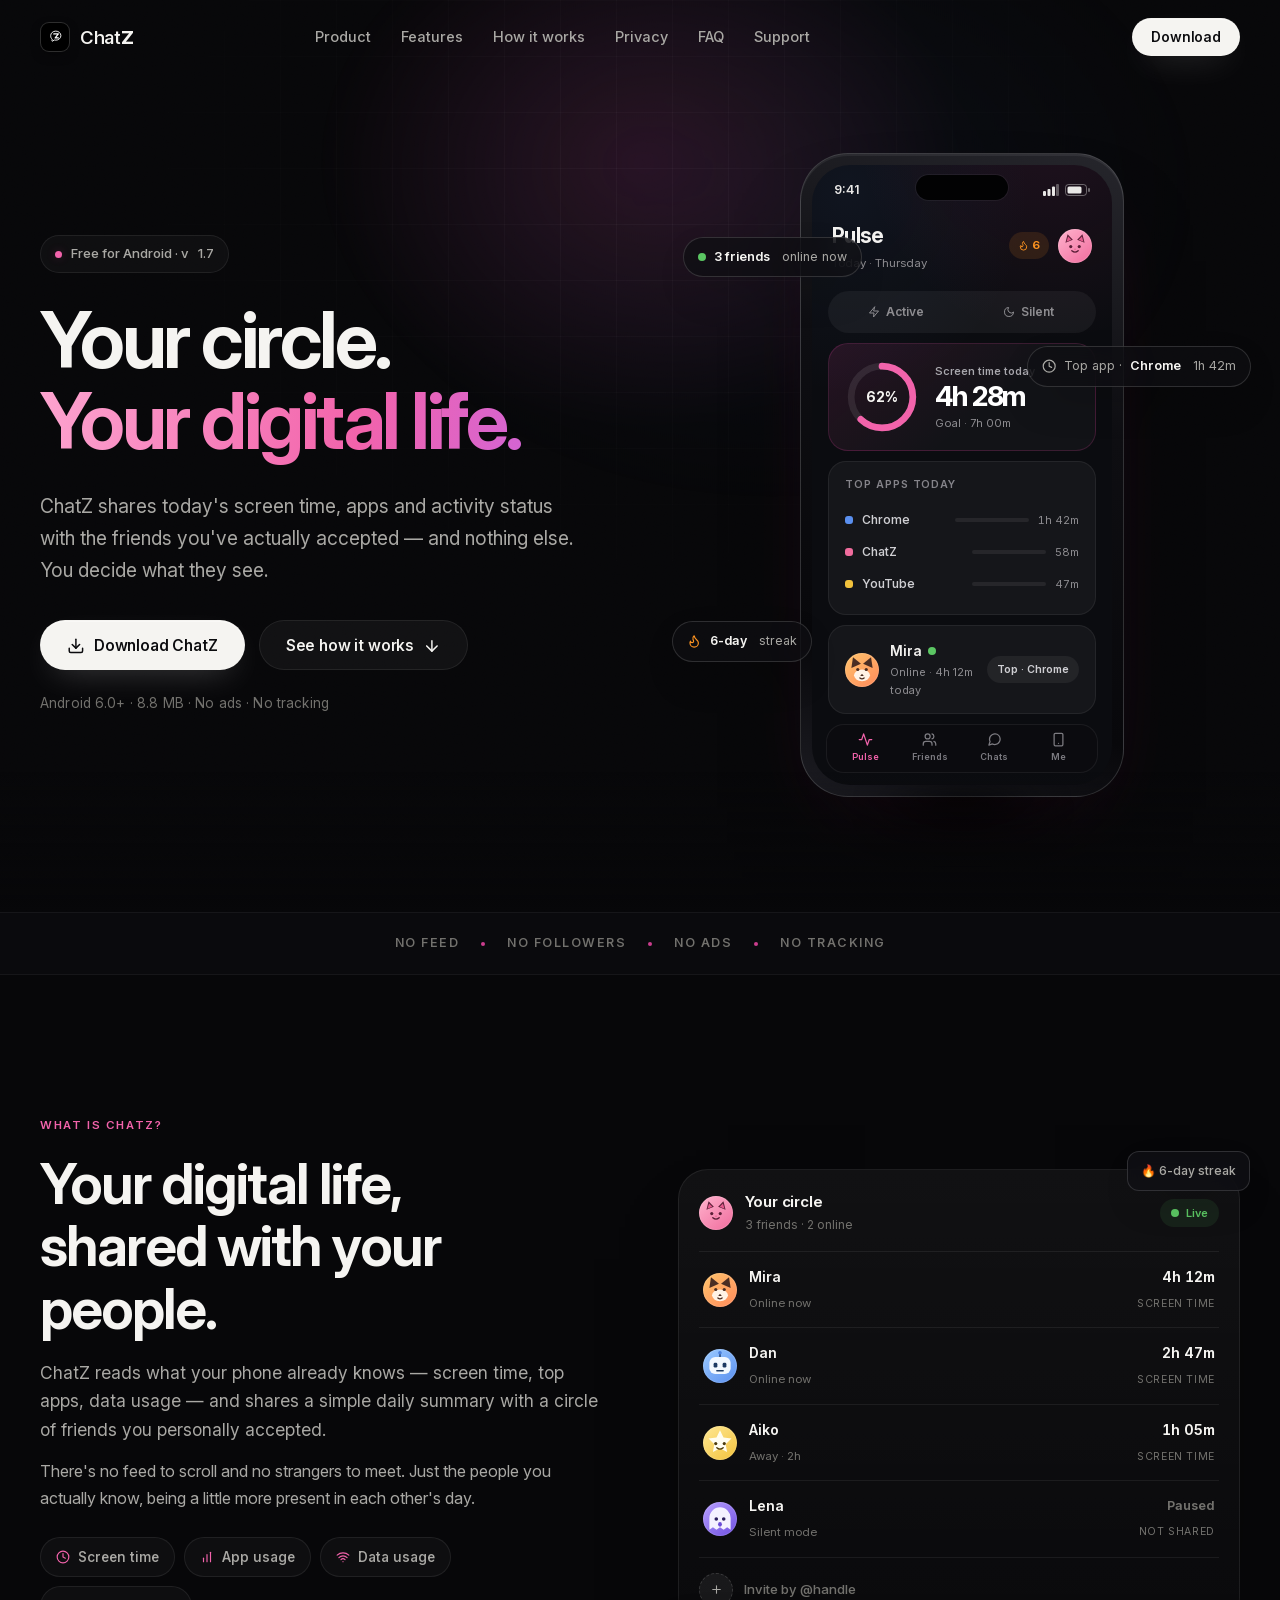
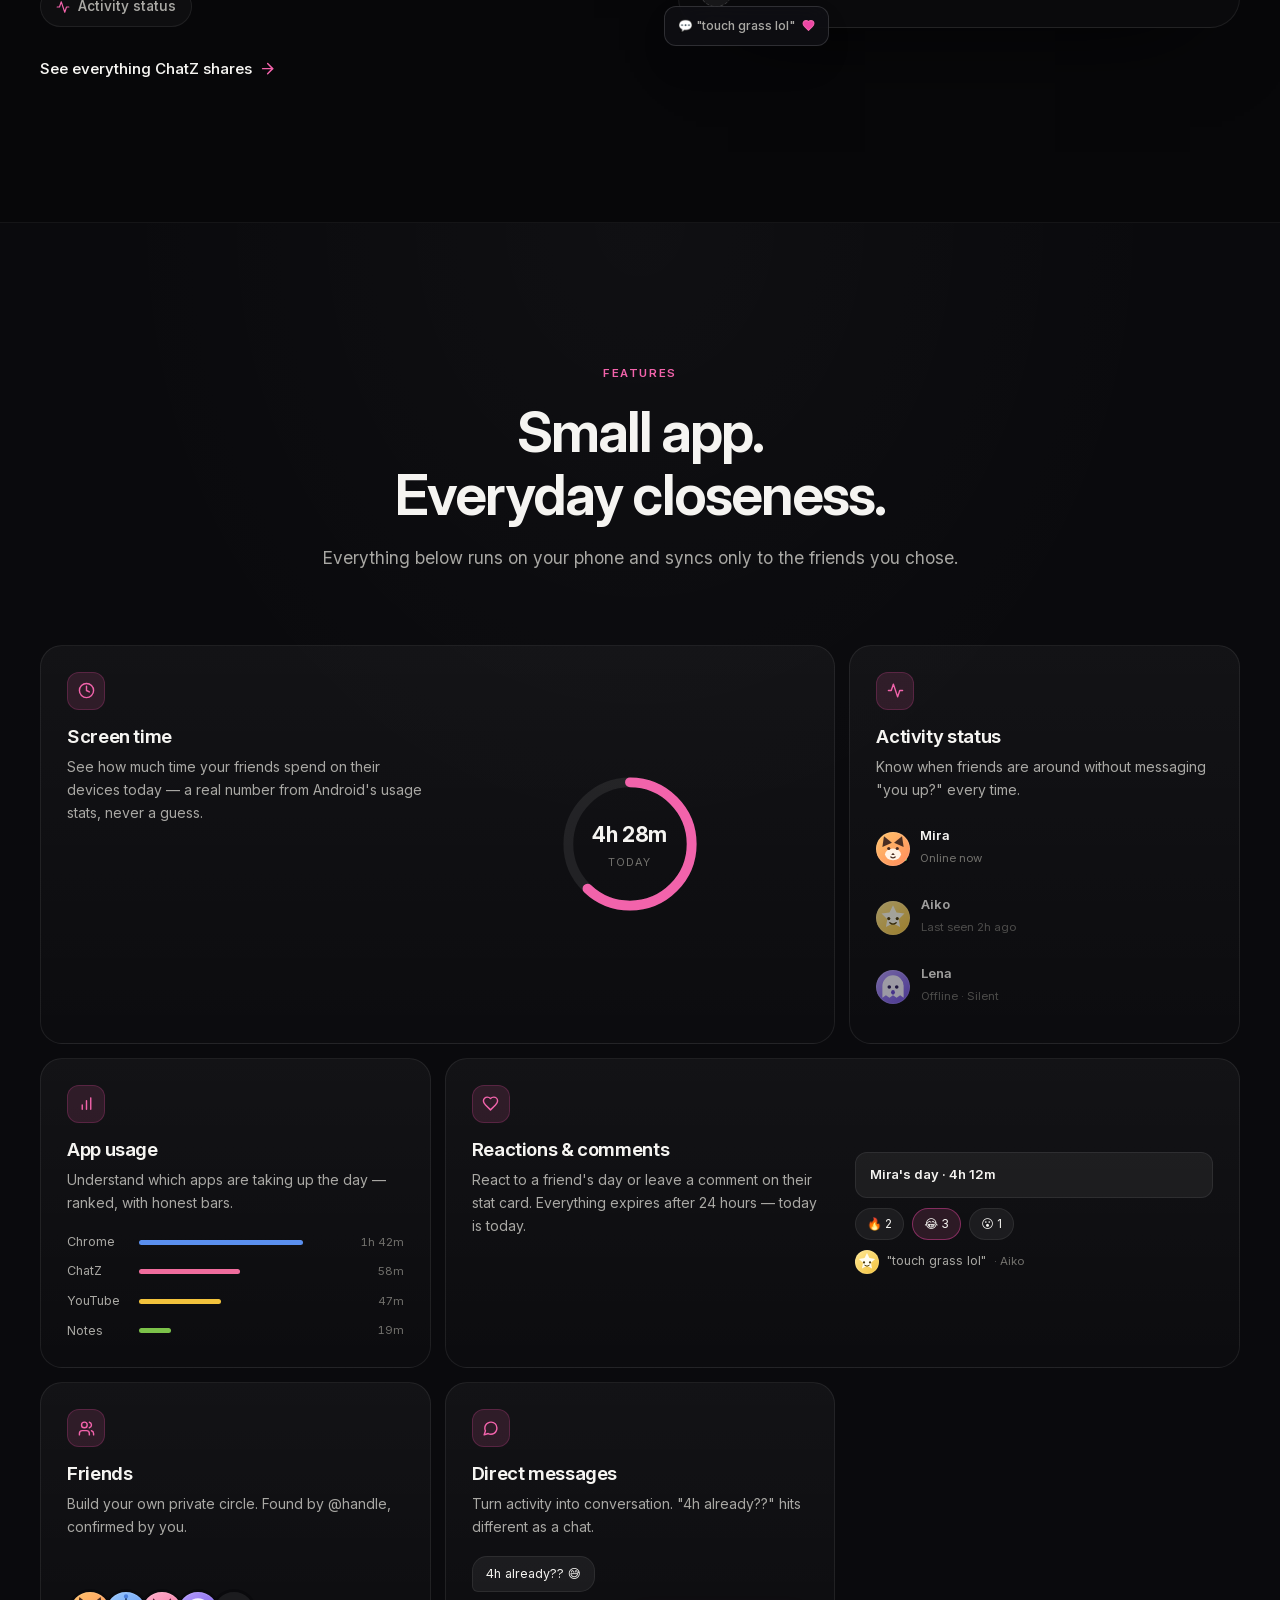
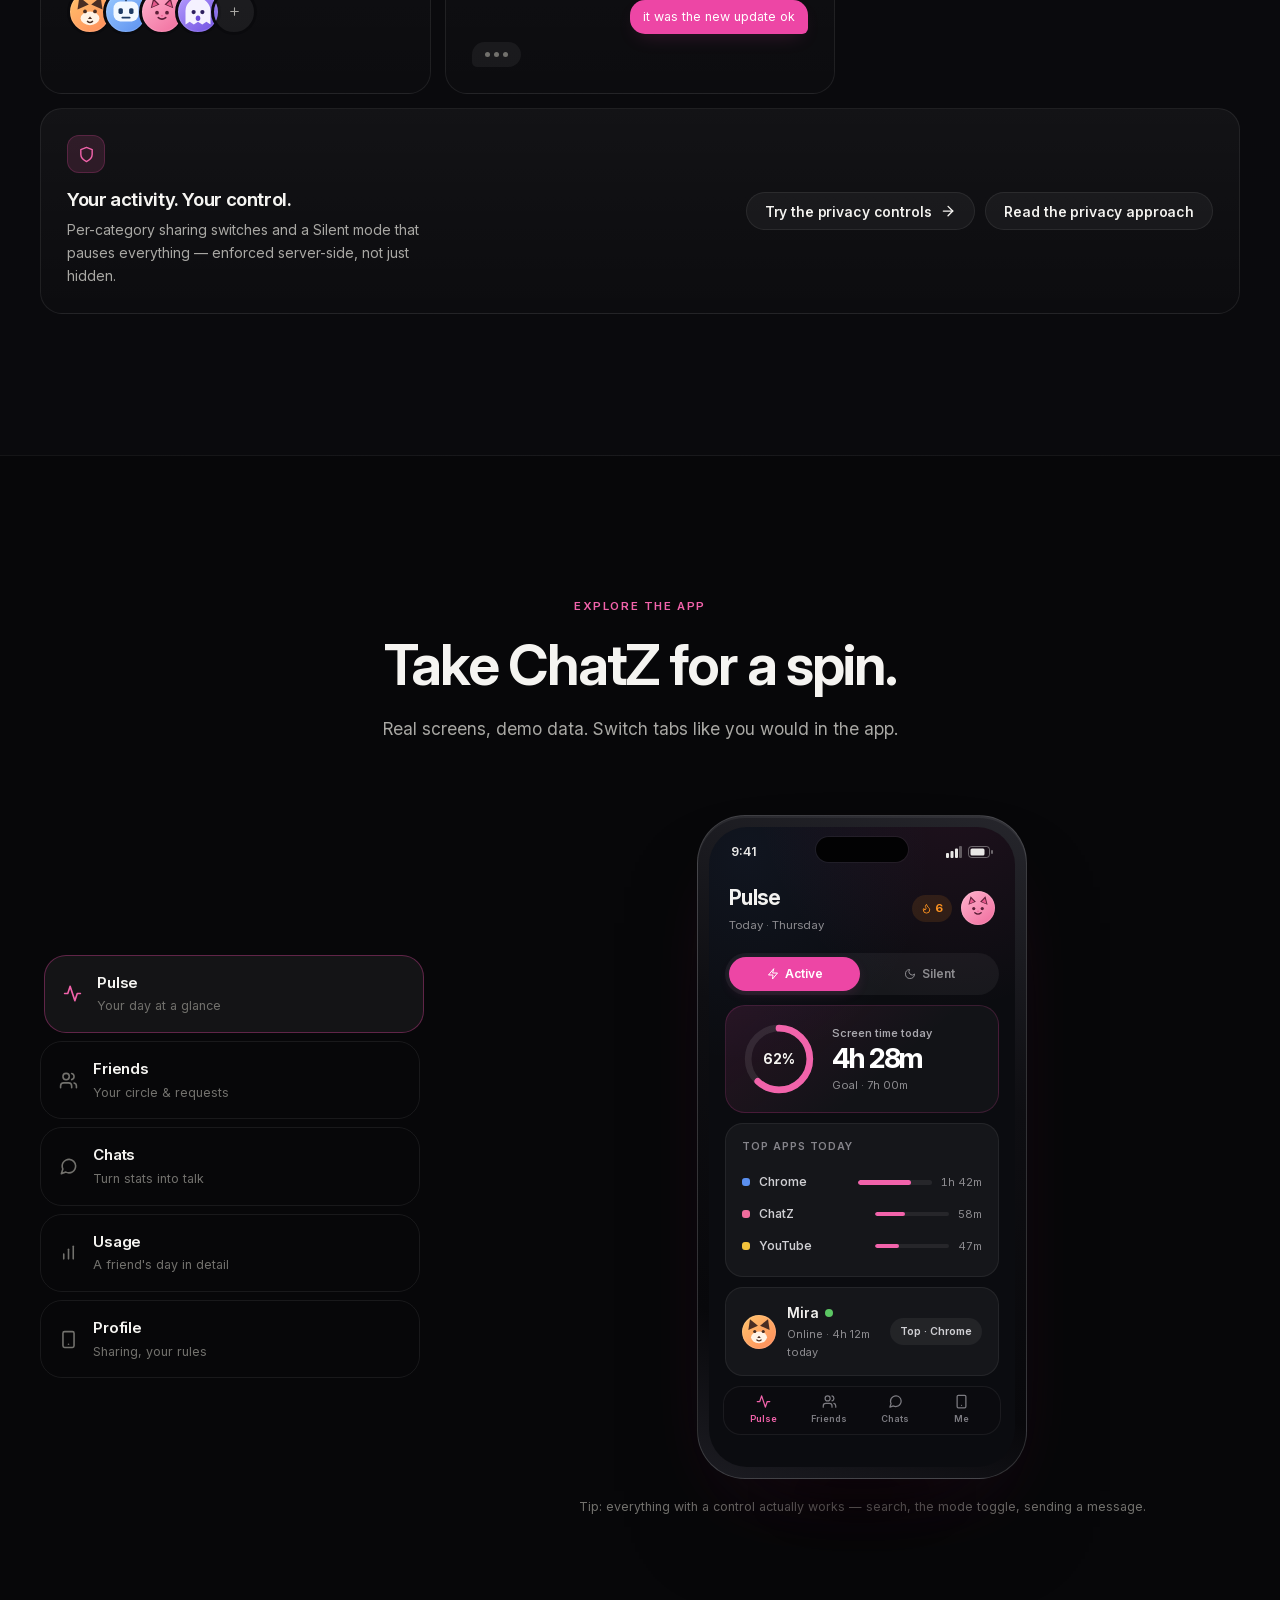
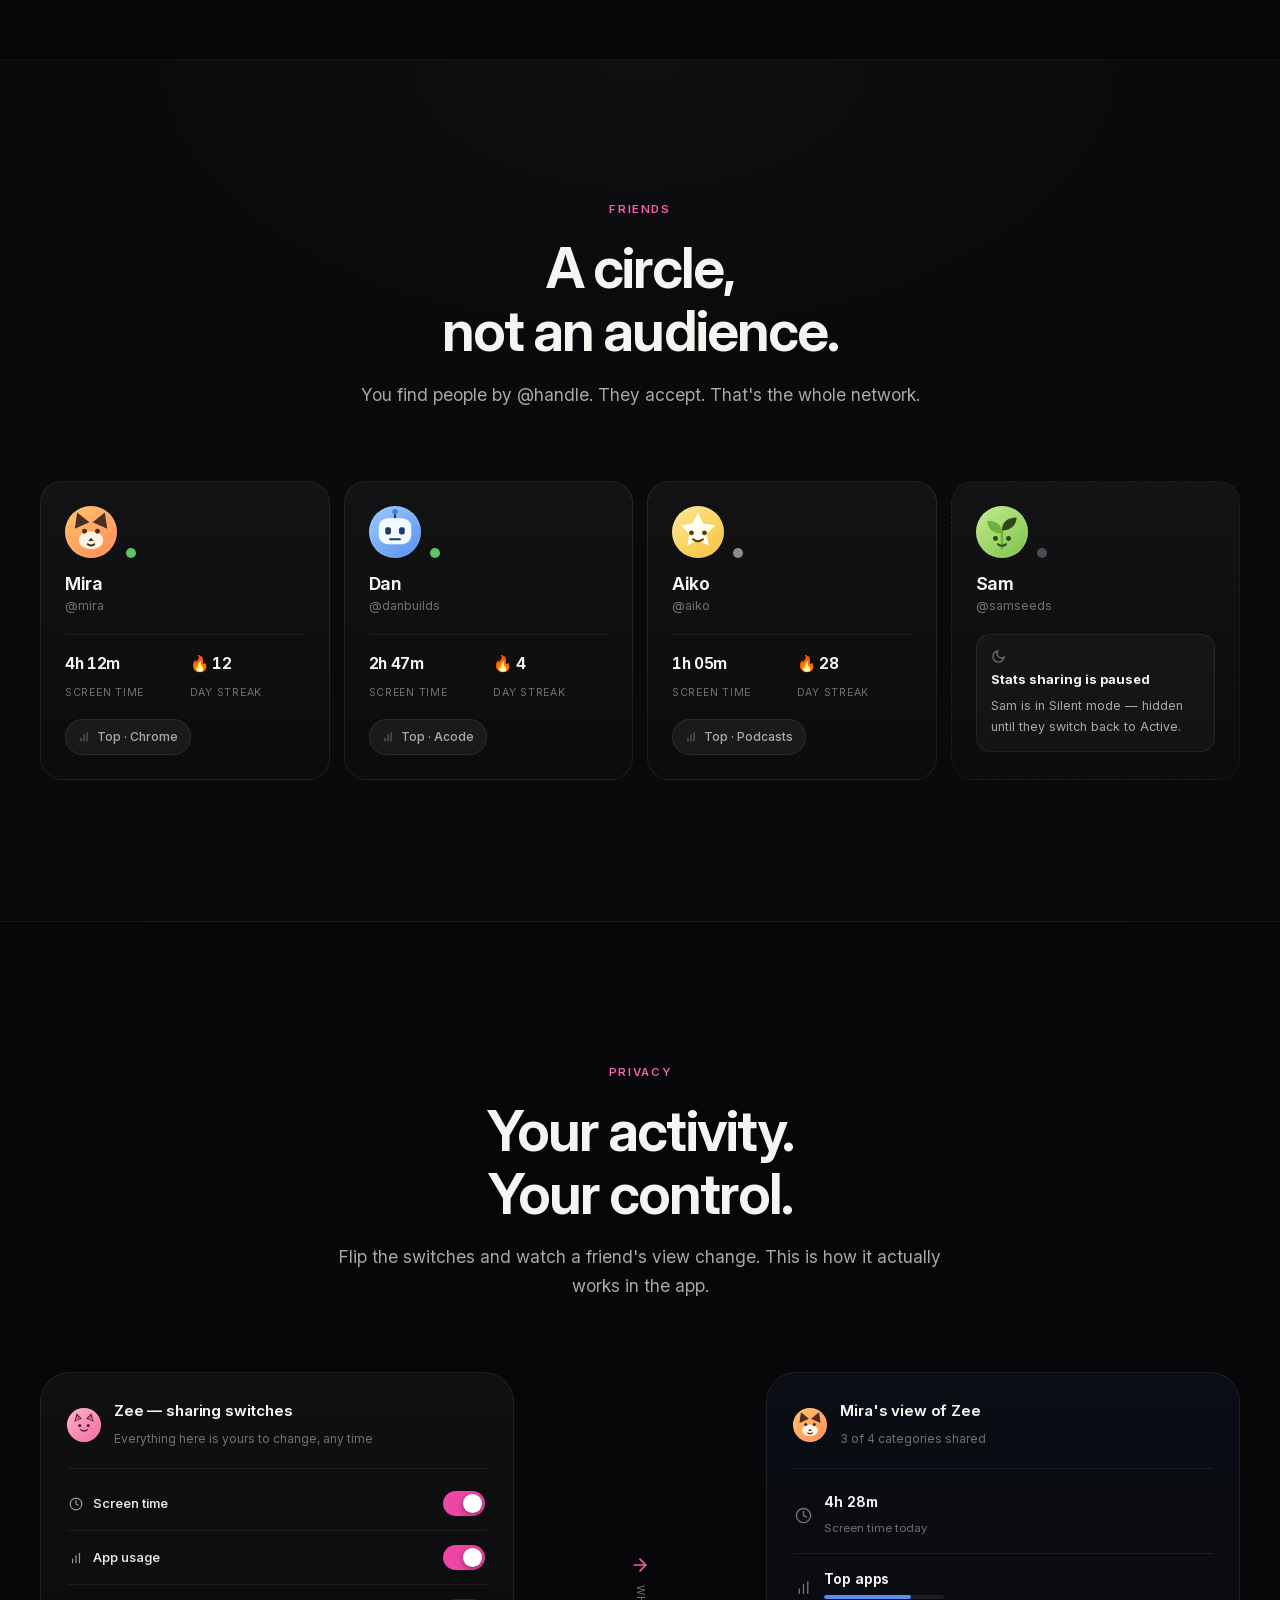
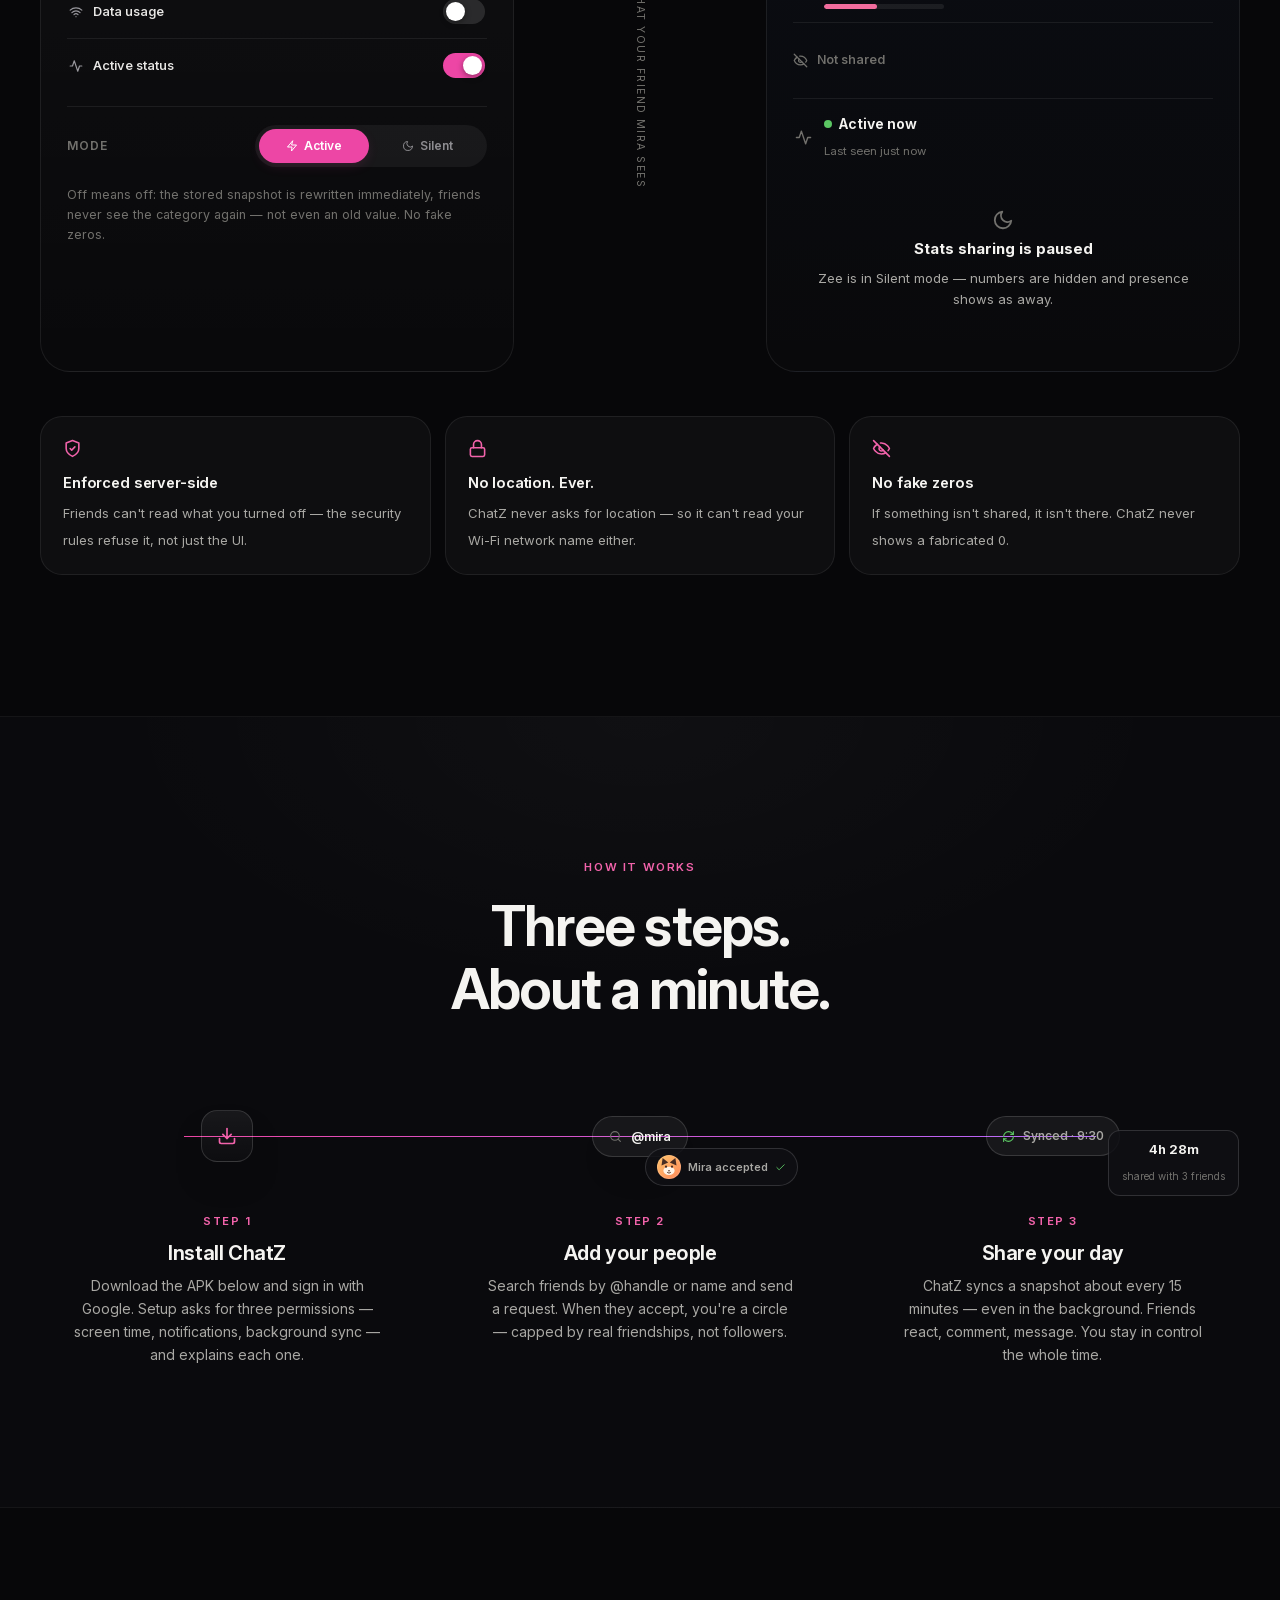
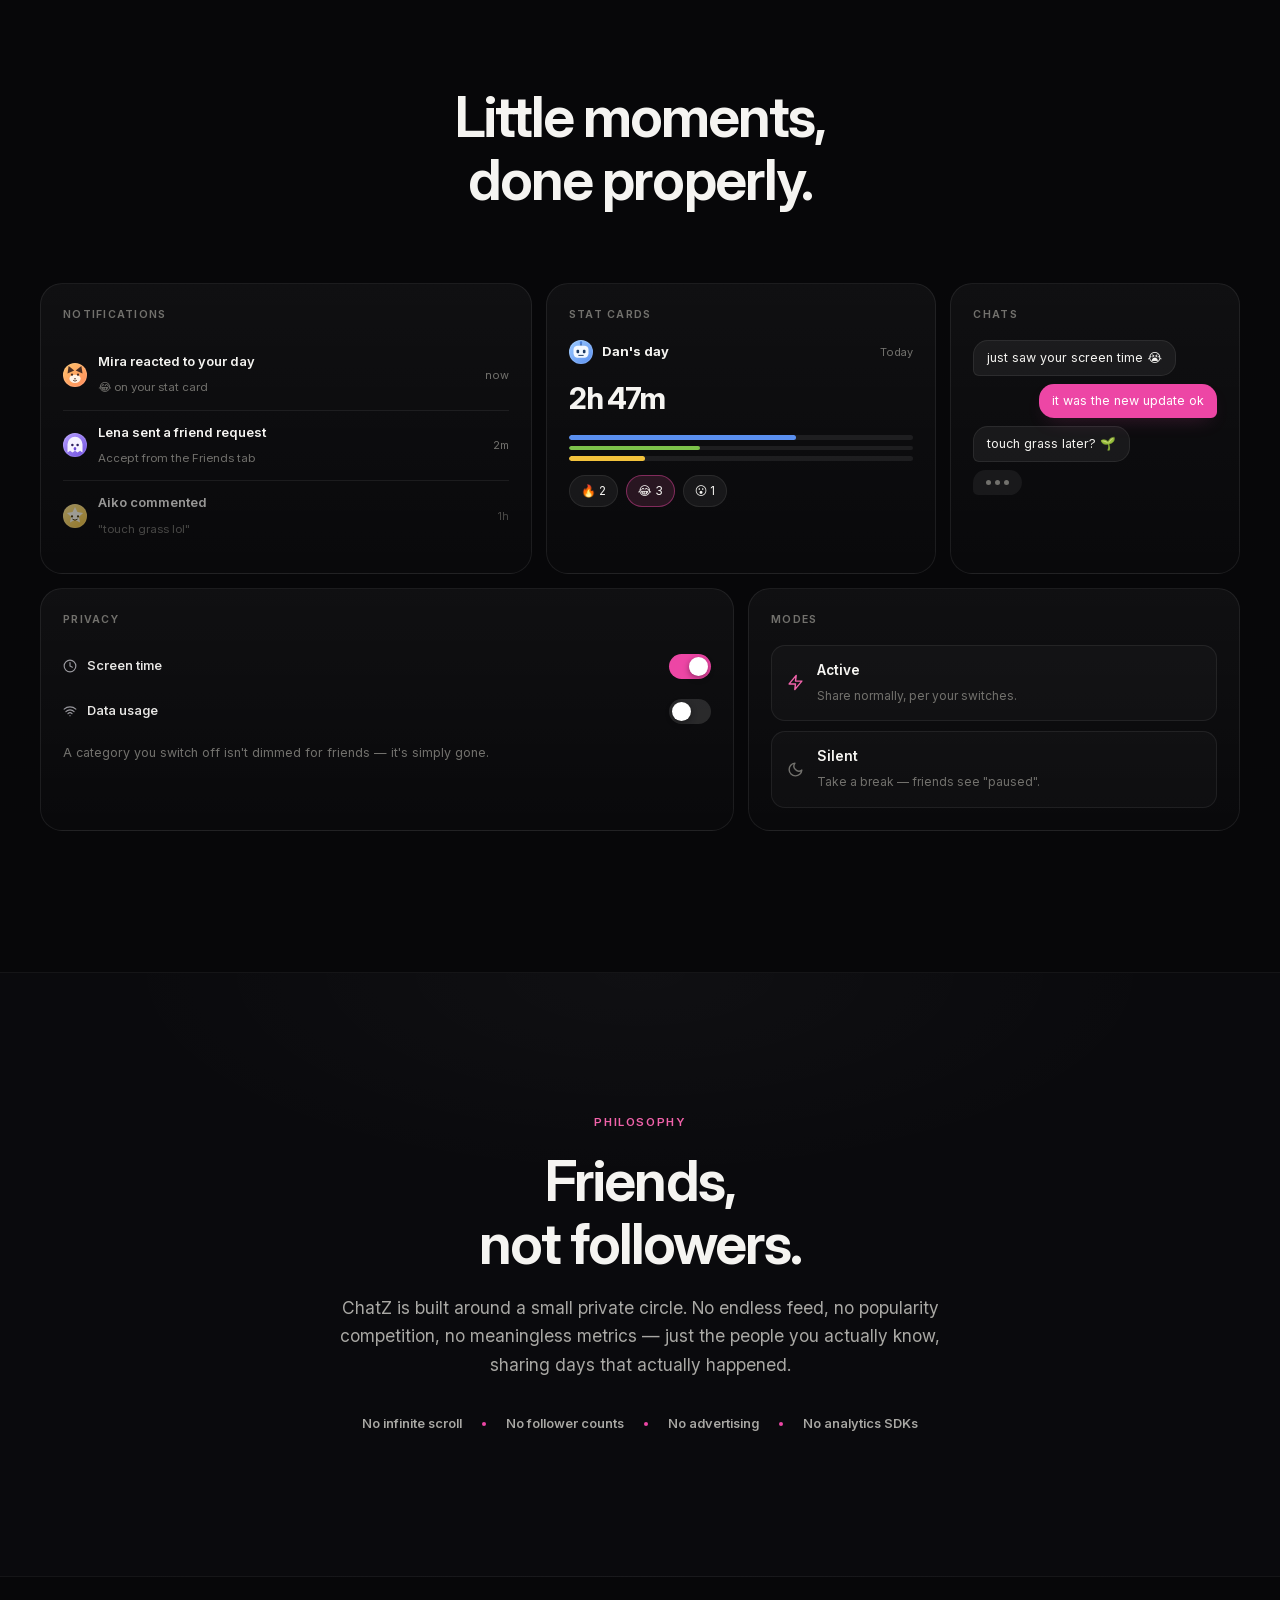
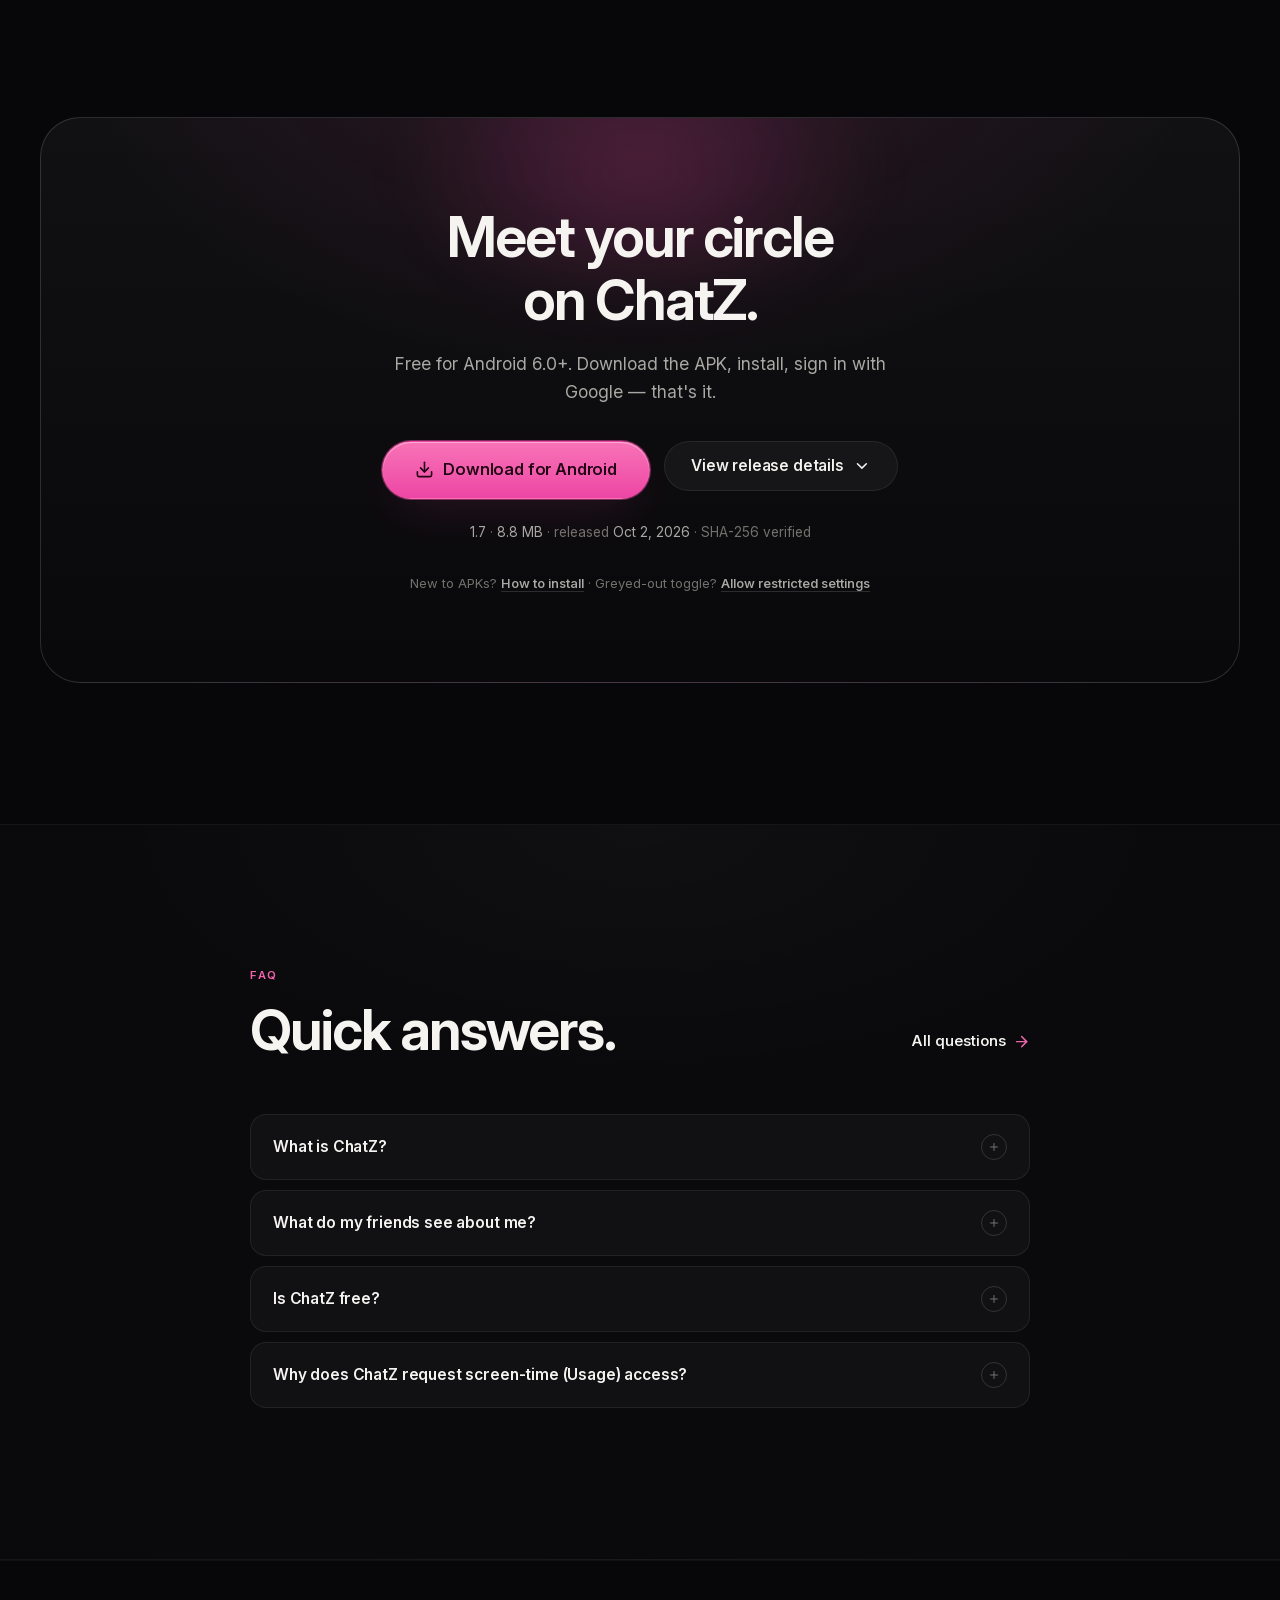
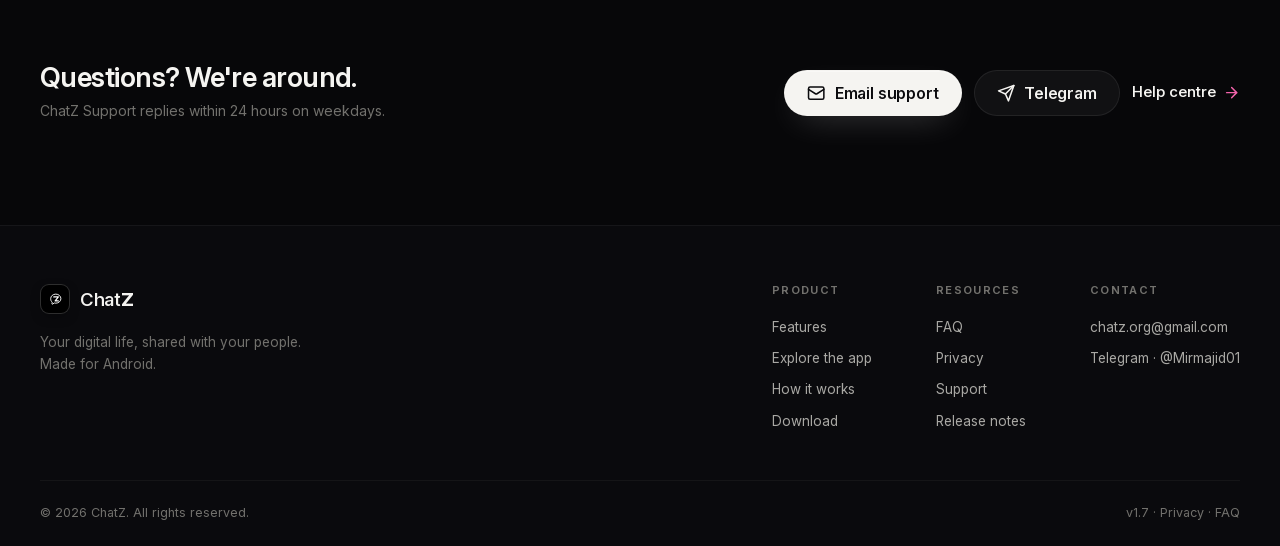
==== index.html @ f1f69fb7 "ChatZ official website — static site with live GitHub Releases integration" ====
<!DOCTYPE html>
<html lang="en">
<head>
  <meta charset="UTF-8" />
  <meta name="viewport" content="width=device-width, initial-scale=1.0, viewport-fit=cover" />
  <title>ChatZ — Screen time, shared with your circle</title>
  <meta name="description" content="ChatZ is a friend-only Android app that shares today's screen time, app usage and activity status with the people you've actually accepted. No feed. No followers. No tracking." />
  <meta name="theme-color" content="#070709" />
  <link rel="icon" type="image/svg+xml" href="assets/favicon.svg" />
  <link rel="preload" href="assets/fonts/InterVariable.woff2" as="font" type="font/woff2" crossorigin />
  <link rel="stylesheet" href="css/styles.css" />

  <!-- Open Graph / Twitter -->
  <meta property="og:type" content="website" />
  <meta property="og:site_name" content="ChatZ" />
  <meta property="og:title" content="ChatZ — Screen time, shared with your circle" />
  <meta property="og:description" content="Share today's screen time, apps and activity with the friends you've actually accepted. No feed. No followers. No tracking." />
  <meta property="og:image" content="assets/og.png" />
  <meta name="twitter:card" content="summary_large_image" />
  <meta name="twitter:title" content="ChatZ — Screen time, shared with your circle" />
  <meta name="twitter:description" content="Share today's screen time, apps and activity with the friends you've actually accepted. No feed. No followers. No tracking." />
  <meta name="twitter:image" content="assets/og.png" />
</head>
<body>

<a class="skip-link" href="#main">Skip to content</a>

<!-- ============ Icon sprite ============ -->
<svg xmlns="http://www.w3.org/2000/svg" style="display:none" aria-hidden="true">
  <symbol id="i-clock" viewBox="0 0 24 24"><circle cx="12" cy="12" r="10"/><polyline points="12 6 12 12 16 14"/></symbol>
  <symbol id="i-activity" viewBox="0 0 24 24"><polyline points="22 12 18 12 15 21 9 3 6 12 2 12"/></symbol>
  <symbol id="i-chart" viewBox="0 0 24 24"><line x1="6" y1="20" x2="6" y2="14"/><line x1="12" y1="20" x2="12" y2="8"/><line x1="18" y1="20" x2="18" y2="4"/></symbol>
  <symbol id="i-users" viewBox="0 0 24 24"><path d="M16 21v-2a4 4 0 0 0-4-4H6a4 4 0 0 0-4 4v2"/><circle cx="9" cy="7" r="4"/><path d="M22 21v-2a4 4 0 0 0-3-3.87"/><path d="M16 3.13a4 4 0 0 1 0 7.75"/></symbol>
  <symbol id="i-message" viewBox="0 0 24 24"><path d="M21 11.5a8.38 8.38 0 0 1-.9 3.8 8.5 8.5 0 0 1-7.6 4.7 8.38 8.38 0 0 1-3.8-.9L3 21l1.9-5.7a8.38 8.38 0 0 1-.9-3.8 8.5 8.5 0 0 1 4.7-7.6 8.38 8.38 0 0 1 3.8-.9h.5a8.48 8.48 0 0 1 8 8v.5z"/></symbol>
  <symbol id="i-shield" viewBox="0 0 24 24"><path d="M12 22s8-4 8-10V5l-8-3-8 3v7c0 6 8 10 8 10z"/></symbol>
  <symbol id="i-shield-check" viewBox="0 0 24 24"><path d="M12 22s8-4 8-10V5l-8-3-8 3v7c0 6 8 10 8 10z"/><path d="m9 12 2 2 4-4"/></symbol>
  <symbol id="i-moon" viewBox="0 0 24 24"><path d="M21 12.79A9 9 0 1 1 11.21 3 7 7 0 0 0 21 12.79z"/></symbol>
  <symbol id="i-zap" viewBox="0 0 24 24"><polygon points="13 2 3 14 12 14 11 22 21 10 12 10"/></symbol>
  <symbol id="i-download" viewBox="0 0 24 24"><path d="M21 15v4a2 2 0 0 1-2 2H5a2 2 0 0 1-2-2v-4"/><polyline points="7 10 12 15 17 10"/><line x1="12" y1="15" x2="12" y2="3"/></symbol>
  <symbol id="i-arrow-right" viewBox="0 0 24 24"><line x1="5" y1="12" x2="19" y2="12"/><polyline points="12 5 19 12 12 19"/></symbol>
  <symbol id="i-arrow-down" viewBox="0 0 24 24"><line x1="12" y1="5" x2="12" y2="19"/><polyline points="19 12 12 19 5 12"/></symbol>
  <symbol id="i-check" viewBox="0 0 24 24"><polyline points="20 6 9 17 4 12"/></symbol>
  <symbol id="i-x" viewBox="0 0 24 24"><line x1="18" y1="6" x2="6" y2="18"/><line x1="6" y1="6" x2="18" y2="18"/></symbol>
  <symbol id="i-eye-off" viewBox="0 0 24 24"><path d="M9.88 9.88a3 3 0 1 0 4.24 4.24"/><path d="M10.73 5.08A10.43 10.43 0 0 1 12 5c7 0 10 7 10 7a13.16 13.16 0 0 1-1.67 2.68"/><path d="M6.61 6.61A13.526 13.526 0 0 0 2 12s3 7 10 7a9.74 9.74 0 0 0 5.39-1.61"/><line x1="2" y1="2" x2="22" y2="22"/></symbol>
  <symbol id="i-eye" viewBox="0 0 24 24"><path d="M2 12s3-7 10-7 10 7 10 7-3 7-10 7-10-7-10-7Z"/><circle cx="12" cy="12" r="3"/></symbol>
  <symbol id="i-flame" viewBox="0 0 24 24"><path d="M8.5 14.5A2.5 2.5 0 0 0 11 12c0-1.38-.5-2-1-3-1.072-2.143-.224-4.054 2-6 .5 2.5 2 4.9 4 6.5 2 1.6 3 3.5 3 5.5a7 7 0 1 1-14 0c0-1.153.433-2.294 1-3a2.5 2.5 0 0 0 2.5 2.5z"/></symbol>
  <symbol id="i-search" viewBox="0 0 24 24"><circle cx="11" cy="11" r="8"/><line x1="21" y1="21" x2="16.65" y2="16.65"/></symbol>
  <symbol id="i-send" viewBox="0 0 24 24"><path d="m22 2-7 20-4-9-9-4Z"/><path d="M22 2 11 13"/></symbol>
  <symbol id="i-wifi" viewBox="0 0 24 24"><path d="M5 13a10 10 0 0 1 14 0"/><path d="M8.5 16.5a5 5 0 0 1 7 0"/><path d="M2 8.82a15 15 0 0 1 20 0"/><line x1="12" y1="20" x2="12.01" y2="20"/></symbol>
  <symbol id="i-battery" viewBox="0 0 24 24"><rect width="16" height="10" x="2" y="7" rx="2"/><line x1="22" y1="11" x2="22" y2="13"/></symbol>
  <symbol id="i-plus" viewBox="0 0 24 24"><line x1="12" y1="5" x2="12" y2="19"/><line x1="5" y1="12" x2="19" y2="12"/></symbol>
  <symbol id="i-chevron" viewBox="0 0 24 24"><polyline points="6 9 12 15 18 9"/></symbol>
  <symbol id="i-copy" viewBox="0 0 24 24"><rect width="13" height="13" x="9" y="9" rx="2"/><path d="M5 15H4a2 2 0 0 1-2-2V4a2 2 0 0 1 2-2h9a2 2 0 0 1 2 2v1"/></symbol>
  <symbol id="i-external" viewBox="0 0 24 24"><path d="M18 13v6a2 2 0 0 1-2 2H5a2 2 0 0 1-2-2V8a2 2 0 0 1 2-2h6"/><polyline points="15 3 21 3 21 9"/><line x1="10" y1="14" x2="21" y2="3"/></symbol>
  <symbol id="i-mail" viewBox="0 0 24 24"><rect width="20" height="16" x="2" y="4" rx="2"/><path d="m22 7-8.97 5.7a1.94 1.94 0 0 1-2.06 0L2 7"/></symbol>
  <symbol id="i-buoy" viewBox="0 0 24 24"><circle cx="12" cy="12" r="10"/><circle cx="12" cy="12" r="4"/><line x1="4.93" y1="4.93" x2="9.17" y2="9.17"/><line x1="14.83" y1="14.83" x2="19.07" y2="19.07"/><line x1="14.83" y1="9.17" x2="19.07" y2="4.93"/><line x1="4.93" y1="19.07" x2="9.17" y2="14.83"/></symbol>
  <symbol id="i-smartphone" viewBox="0 0 24 24"><rect width="14" height="20" x="5" y="2" rx="2"/><line x1="12" y1="18" x2="12.01" y2="18"/></symbol>
  <symbol id="i-refresh" viewBox="0 0 24 24"><path d="M3 12a9 9 0 0 1 9-9 9.75 9.75 0 0 1 6.74 2.74L21 8"/><path d="M21 3v5h-5"/><path d="M21 12a9 9 0 0 1-9 9 9.75 9.75 0 0 1-6.74-2.74L3 16"/><path d="M3 21v-5h5"/></symbol>
  <symbol id="i-lock" viewBox="0 0 24 24"><rect width="18" height="11" x="3" y="11" rx="2"/><path d="M7 11V7a5 5 0 0 1 10 0v4"/></symbol>
  <symbol id="i-github" viewBox="0 0 24 24"><path d="M15 22v-4a4.8 4.8 0 0 0-1-3.5c3 0 6-2 6-5.5.08-1.25-.27-2.48-1-3.5.28-1.15.28-2.35 0-3.5 0 0-1 0-3 1.5-2.64-.5-5.36-.5-8 0C6 2 5 2 5 2c-.3 1.15-.3 2.35 0 3.5A5.403 5.403 0 0 0 4 9c0 3.5 3 5.5 6 5.5-.39.49-.68 1.05-.85 1.65-.17.6-.22 1.23-.15 1.85v4"/><path d="M9 18c-4.51 2-5-2-7-2"/></symbol>
  <symbol id="i-heart" viewBox="0 0 24 24"><path d="M19 14c1.49-1.46 3-3.21 3-5.5A5.5 5.5 0 0 0 16.5 3c-1.76 0-3 .5-4.5 2-1.5-1.5-2.74-2-4.5-2A5.5 5.5 0 0 0 2 8.5c0 2.3 1.5 4.05 3 5.5l7 7Z"/></symbol>
</svg>

<!-- ============ Navigation ============ -->
<header class="nav" id="siteNav">
  <div class="container nav__inner">
    <a class="brand" href="index.html" aria-label="ChatZ — home">
      <span class="brand__mark" aria-hidden="true">
        <svg viewBox="0 0 120 120" width="26" height="26"><path d="M62 22c20.4 0 36 14.3 36 32 0 17.7-15.6 32-36 32-3.6 0-7.1-.5-10.3-1.3l-13.4 8.2c-1.6 1-3.7-.3-3.4-2.2l1.9-11.9C29.5 73.4 26 65.6 26 54c0-17.7 15.6-32 36-32z" fill="none" stroke="currentColor" stroke-width="6.5" stroke-linejoin="round"/><path d="M48 42h32l-22 28h22" fill="none" stroke="currentColor" stroke-width="9" stroke-linecap="round" stroke-linejoin="round"/></svg>
      </span>
      <span class="brand__word">Chat<b>Z</b></span>
    </a>
    <nav class="nav__links" aria-label="Primary">
      <a href="#product">Product</a>
      <a href="#features">Features</a>
      <a href="#how">How it works</a>
      <a href="privacy.html">Privacy</a>
      <a href="faq.html">FAQ</a>
      <a href="support.html">Support</a>
    </nav>
    <div class="nav__actions">
      <a class="btn btn--white btn--sm" href="#download">Download</a>
      <button class="nav__burger" type="button" aria-expanded="false" aria-controls="mobileMenu" aria-label="Open menu">
        <span></span><span></span>
      </button>
    </div>
  </div>
  <div class="mobile-menu" id="mobileMenu">
    <nav class="mobile-menu__links" aria-label="Mobile">
      <a href="#product">Product</a>
      <a href="#features">Features</a>
      <a href="#how">How it works</a>
      <a href="privacy.html">Privacy</a>
      <a href="faq.html">FAQ</a>
      <a href="support.html">Support</a>
    </nav>
    <div class="mobile-menu__foot">
      <a class="btn btn--pink" href="#download">Download ChatZ</a>
      <span class="mobile-menu__meta">Free · Android 6.0+ · <span data-release="version">1.7</span></span>
    </div>
  </div>
</header>

<main id="main">

<!-- ============ Hero ============ -->
<section class="hero" aria-label="Introduction">
  <div class="hero__bg" aria-hidden="true">
    <div class="hero__glow"></div>
    <div class="hero__grid"></div>
    <div class="hero__noise"></div>
  </div>

  <div class="container hero__inner">
    <div class="hero__copy">
      <a class="hero__chip reveal-hero rh-1" href="#download">
        <span class="hero__chip-dot" aria-hidden="true"></span>
        Free for Android · v<span data-release="version">1.7</span>
      </a>
      <h1 class="hero__title">
        <span class="hero__line reveal-hero rh-1">Your circle.</span>
        <span class="hero__line hero__line--accent reveal-hero rh-2">Your digital life.</span>
      </h1>
      <p class="hero__sub reveal-hero rh-3">
        ChatZ shares today's screen time, apps and activity status with the
        friends you've actually accepted — and nothing else.
        You decide what they see.
      </p>
      <div class="hero__ctas reveal-hero rh-4">
        <a class="btn btn--white btn--lg magnetic" href="#download">
          <svg class="icon" aria-hidden="true"><use href="#i-download"/></svg>
          Download ChatZ
        </a>
        <a class="btn btn--ghost btn--lg magnetic" href="#how">
          See how it works
          <svg class="icon" aria-hidden="true"><use href="#i-arrow-down"/></svg>
        </a>
      </div>
      <p class="hero__meta reveal-hero rh-5">
        Android 6.0+ · <span data-release="size">8.8 MB</span> · No ads · No tracking
      </p>
    </div>

    <div class="hero__stage reveal-hero rh-3">
      <!-- Floating chips -->
      <div class="hero-chip hero-chip--a" aria-hidden="true">
        <span class="dot dot--live"></span>
        <b>3 friends</b>&nbsp;online now
      </div>
      <div class="hero-chip hero-chip--b" aria-hidden="true">
        <svg class="icon icon--warn" aria-hidden="true"><use href="#i-flame"/></svg>
        <b>6-day</b>&nbsp;streak
      </div>
      <div class="hero-chip hero-chip--c" aria-hidden="true">
        <svg class="icon" aria-hidden="true"><use href="#i-clock"/></svg>
        Top app · <b>Chrome</b>&nbsp;1h 42m
      </div>

      <!-- Phone -->
      <div class="phone hero__phone" aria-hidden="true">
        <div class="phone__notch"></div>
        <div class="phone__screen phone__screen--pulse">
          <div class="p-status">
            <span class="p-status__time">9:41</span>
            <span class="p-status__icons">
              <svg viewBox="0 0 16 12" class="p-sig"><rect x="0" y="7" width="3" height="5" rx="1"/><rect x="4.5" y="5" width="3" height="7" rx="1"/><rect x="9" y="2.5" width="3" height="9.5" rx="1"/><rect x="13" y="0" width="3" height="12" rx="1" opacity=".35"/></svg>
              <svg class="p-batt" viewBox="0 0 25 12"><rect x="0.5" y="0.5" width="21" height="11" rx="3" fill="none" stroke="currentColor" opacity=".4"/><rect x="2.5" y="2.5" width="14" height="7" rx="1.5"/><rect x="23" y="4" width="2" height="4" rx="1" opacity=".4"/></svg>
            </span>
          </div>

          <div class="p-head">
            <div>
              <div class="p-head__title">Pulse</div>
              <div class="p-head__date">Today · Thursday</div>
            </div>
            <div class="p-head__side">
              <span class="p-streak"><svg class="icon"><use href="#i-flame"/></svg>6</span>
              <span class="p-avatar" data-avatar="cat" data-palette="4"></span>
            </div>
          </div>

          <div class="p-mode" role="presentation">
            <span class="p-mode__opt p-mode__opt--on"><svg class="icon"><use href="#i-zap"/></svg>Active</span>
            <span class="p-mode__opt"><svg class="icon"><use href="#i-moon"/></svg>Silent</span>
          </div>

          <div class="p-today">
            <div class="p-today__ringwrap">
              <svg class="p-today__ring" viewBox="0 0 72 72">
                <circle class="p-today__ring-bg" cx="36" cy="36" r="30"/>
                <circle class="p-today__ring-fg" cx="36" cy="36" r="30" data-ring="0.62"/>
              </svg>
              <div class="p-today__goal">62%</div>
            </div>
            <div class="p-today__nums">
              <div class="p-today__label">Screen time today</div>
              <div class="p-today__value"><span data-count="268" data-format="duration">4h 28m</span></div>
              <div class="p-today__sub">Goal · 7h 00m</div>
            </div>
          </div>

          <div class="p-card">
            <div class="p-card__label">Top apps today</div>
            <div class="p-app"><span class="p-app__dot" style="--c:#5A8FEF"></span><span class="p-app__name">Chrome</span><span class="p-app__bar"><i style="--w:72%"></i></span><span class="p-app__val">1h 42m</span></div>
            <div class="p-app"><span class="p-app__dot" style="--c:#F06C9D"></span><span class="p-app__name">ChatZ</span><span class="p-app__bar"><i style="--w:41%"></i></span><span class="p-app__val">58m</span></div>
            <div class="p-app"><span class="p-app__dot" style="--c:#F2C23C"></span><span class="p-app__name">YouTube</span><span class="p-app__bar"><i style="--w:33%"></i></span><span class="p-app__val">47m</span></div>
          </div>

          <div class="p-card p-friend">
            <div class="p-friend__row">
              <span class="p-avatar" data-avatar="fox" data-palette="0"></span>
              <div class="p-friend__meta">
                <div class="p-friend__name">Mira <span class="dot dot--live"></span></div>
                <div class="p-friend__sub">Online · 4h 12m today</div>
              </div>
              <span class="p-chip">Top · Chrome</span>
            </div>
          </div>

          <div class="p-tabs">
            <span class="p-tab p-tab--on"><svg class="icon"><use href="#i-activity"/></svg>Pulse</span>
            <span class="p-tab"><svg class="icon"><use href="#i-users"/></svg>Friends</span>
            <span class="p-tab"><svg class="icon"><use href="#i-message"/></svg>Chats</span>
            <span class="p-tab"><svg class="icon"><use href="#i-smartphone"/></svg>Me</span>
          </div>
        </div>
        <div class="phone__shadow" aria-hidden="true"></div>
      </div>
    </div>
  </div>

  <div class="hero__fade" aria-hidden="true"></div>
</section>

<!-- ============ Manifesto strip ============ -->
<div class="strip" role="presentation">
  <div class="container strip__inner">
    <span>No feed</span><i></i>
    <span>No followers</span><i></i>
    <span>No ads</span><i></i>
    <span>No tracking</span>
  </div>
</div>

<!-- ============ What is ChatZ ============ -->
<section class="section" id="product">
  <div class="container product">
    <div class="product__copy">
      <p class="eyebrow reveal">What is ChatZ?</p>
      <h2 class="h2 reveal">Your digital life,<br/>shared with your people.</h2>
      <p class="lede reveal">
        ChatZ reads what your phone already knows — screen time, top apps,
        data usage — and shares a simple daily summary with a circle of
        friends you personally accepted.
      </p>
      <p class="body reveal">
        There's no feed to scroll and no strangers to meet. Just the people
        you actually know, being a little more present in each other's day.
      </p>
      <ul class="product__list reveal">
        <li><svg class="icon"><use href="#i-clock"/></svg>Screen time</li>
        <li><svg class="icon"><use href="#i-chart"/></svg>App usage</li>
        <li><svg class="icon"><use href="#i-wifi"/></svg>Data usage</li>
        <li><svg class="icon"><use href="#i-activity"/></svg>Activity status</li>
      </ul>
      <a class="textlink reveal" href="#features">See everything ChatZ shares
        <svg class="icon"><use href="#i-arrow-right"/></svg></a>
    </div>

    <div class="product__visual reveal" aria-hidden="true">
      <div class="mini-ui">
        <div class="mini-ui__head">
          <span class="p-avatar" data-avatar="cat" data-palette="4"></span>
          <div>
            <div class="mini-ui__title">Your circle</div>
            <div class="mini-ui__sub">3 friends · 2 online</div>
          </div>
          <span class="mini-ui__badge"><span class="dot dot--live"></span>Live</span>
        </div>
        <div class="mini-ui__row" style="--i:0">
          <span class="p-avatar" data-avatar="fox" data-palette="0"></span>
          <div class="mini-ui__who"><b>Mira</b><span>Online now</span></div>
          <div class="mini-ui__stat"><b>4h 12m</b><span>Screen time</span></div>
        </div>
        <div class="mini-ui__row" style="--i:1">
          <span class="p-avatar" data-avatar="robot" data-palette="2"></span>
          <div class="mini-ui__who"><b>Dan</b><span>Online now</span></div>
          <div class="mini-ui__stat"><b>2h 47m</b><span>Screen time</span></div>
        </div>
        <div class="mini-ui__row mini-ui__row--away" style="--i:2">
          <span class="p-avatar" data-avatar="star" data-palette="9"></span>
          <div class="mini-ui__who"><b>Aiko</b><span>Away · 2h</span></div>
          <div class="mini-ui__stat"><b>1h 05m</b><span>Screen time</span></div>
        </div>
        <div class="mini-ui__row" style="--i:3">
          <span class="p-avatar" data-avatar="ghost" data-palette="8"></span>
          <div class="mini-ui__who"><b>Lena</b><span>Silent mode</span></div>
          <div class="mini-ui__stat mini-ui__stat--paused"><b>Paused</b><span>Not shared</span></div>
        </div>
        <div class="mini-ui__foot">
          <span class="p-avatar p-avatar--add"><svg class="icon"><use href="#i-plus"/></svg></span>
          <span>Invite by @handle</span>
        </div>
      </div>
      <div class="mini-float mini-float--a">🔥 6-day streak</div>
      <div class="mini-float mini-float--b">💬 "touch grass lol" <svg class="icon"><use href="#i-heart"/></svg></div>
    </div>
  </div>
</section>

<!-- ============ Features ============ -->
<section class="section section--tint" id="features">
  <div class="container">
    <div class="section-head">
      <p class="eyebrow reveal">Features</p>
      <h2 class="h2 reveal">Small app.<br/>Everyday closeness.</h2>
      <p class="lede lede--center reveal">Everything below runs on your phone and syncs only to the friends you chose.</p>
    </div>

    <div class="bento">
      <!-- Screen time — large -->
      <article class="bento__card bento__card--wide reveal" data-tilt>
        <div class="bento__body">
          <span class="bento__icon"><svg class="icon"><use href="#i-clock"/></svg></span>
          <h3>Screen time</h3>
          <p>See how much time your friends spend on their devices today — a real number from Android's usage stats, never a guess.</p>
        </div>
        <div class="bento__art" aria-hidden="true">
          <div class="ring-big">
            <svg viewBox="0 0 120 120">
              <circle class="ring-big__bg" cx="60" cy="60" r="50"/>
              <circle class="ring-big__fg" cx="60" cy="60" r="50" data-ring="0.62"/>
            </svg>
            <div class="ring-big__center"><b data-count="268" data-format="duration">4h 28m</b><span>today</span></div>
          </div>
        </div>
      </article>

      <!-- Activity status -->
      <article class="bento__card reveal" data-tilt>
        <div class="bento__body">
          <span class="bento__icon"><svg class="icon"><use href="#i-activity"/></svg></span>
          <h3>Activity status</h3>
          <p>Know when friends are around without messaging "you up?" every time.</p>
        </div>
        <div class="bento__art bento__art--presence" aria-hidden="true">
          <div class="presence"><span class="p-avatar" data-avatar="fox" data-palette="0"></span><span class="dot dot--live"></span><div><b>Mira</b><span>Online now</span></div></div>
          <div class="presence presence--dim"><span class="p-avatar" data-avatar="star" data-palette="9"></span><div><b>Aiko</b><span>Last seen 2h ago</span></div></div>
          <div class="presence presence--dim"><span class="p-avatar" data-avatar="ghost" data-palette="8"></span><div><b>Lena</b><span>Offline · Silent</span></div></div>
        </div>
      </article>

      <!-- App usage -->
      <article class="bento__card reveal" data-tilt>
        <div class="bento__body">
          <span class="bento__icon"><svg class="icon"><use href="#i-chart"/></svg></span>
          <h3>App usage</h3>
          <p>Understand which apps are taking up the day — ranked, with honest bars.</p>
        </div>
        <div class="bento__art" aria-hidden="true">
          <div class="bar-row"><span>Chrome</span><i style="--w:78%;--c:#5A8FEF"></i><em>1h 42m</em></div>
          <div class="bar-row"><span>ChatZ</span><i style="--w:44%;--c:#F06C9D"></i><em>58m</em></div>
          <div class="bar-row"><span>YouTube</span><i style="--w:36%;--c:#F2C23C"></i><em>47m</em></div>
          <div class="bar-row"><span>Notes</span><i style="--w:14%;--c:#7CC24A"></i><em>19m</em></div>
        </div>
      </article>

      <!-- Reactions & comments -->
      <article class="bento__card bento__card--wide reveal" data-tilt>
        <div class="bento__body">
          <span class="bento__icon"><svg class="icon"><use href="#i-heart"/></svg></span>
          <h3>Reactions &amp; comments</h3>
          <p>React to a friend's day or leave a comment on their stat card. Everything expires after 24 hours — today is today.</p>
        </div>
        <div class="bento__art" aria-hidden="true">
          <div class="react-demo">
            <div class="react-demo__card">Mira's day · 4h 12m</div>
            <div class="react-demo__chips">
              <span class="react-chip">🔥 2</span>
              <span class="react-chip react-chip--pop">😂 3</span>
              <span class="react-chip">😮 1</span>
            </div>
            <div class="react-demo__comment"><span class="p-avatar p-avatar--xs" data-avatar="star" data-palette="9"></span>"touch grass lol" <em>· Aiko</em></div>
          </div>
        </div>
      </article>

      <!-- Friends -->
      <article class="bento__card reveal" data-tilt>
        <div class="bento__body">
          <span class="bento__icon"><svg class="icon"><use href="#i-users"/></svg></span>
          <h3>Friends</h3>
          <p>Build your own private circle. Found by @handle, confirmed by you.</p>
        </div>
        <div class="bento__art bento__art--cluster" aria-hidden="true">
          <div class="cluster">
            <span class="p-avatar" data-avatar="fox" data-palette="0"></span>
            <span class="p-avatar" data-avatar="robot" data-palette="2"></span>
            <span class="p-avatar" data-avatar="cat" data-palette="4"></span>
            <span class="p-avatar" data-avatar="ghost" data-palette="8"></span>
            <span class="p-avatar p-avatar--add"><svg class="icon"><use href="#i-plus"/></svg></span>
          </div>
        </div>
      </article>

      <!-- Direct messages -->
      <article class="bento__card reveal" data-tilt>
        <div class="bento__body">
          <span class="bento__icon"><svg class="icon"><use href="#i-message"/></svg></span>
          <h3>Direct messages</h3>
          <p>Turn activity into conversation. "4h already??" hits different as a chat.</p>
        </div>
        <div class="bento__art" aria-hidden="true">
          <div class="dm-demo">
            <div class="dm-bubble dm-bubble--in">4h already?? 😅</div>
            <div class="dm-bubble dm-bubble--out">it was the new update ok</div>
            <div class="dm-typing"><i></i><i></i><i></i></div>
          </div>
        </div>
      </article>

      <!-- Privacy + mode banner -->
      <article class="bento__card bento__card--banner reveal">
        <div class="bento__body bento__body--row">
          <div>
            <span class="bento__icon"><svg class="icon"><use href="#i-shield"/></svg></span>
            <h3>Your activity. Your control.</h3>
            <p>Per-category sharing switches and a Silent mode that pauses everything — enforced server-side, not just hidden.</p>
          </div>
          <div class="bento__links">
            <a class="btn btn--ghost btn--sm" href="#privacy">Try the privacy controls <svg class="icon"><use href="#i-arrow-right"/></svg></a>
            <a class="btn btn--ghost btn--sm" href="privacy.html">Read the privacy approach</a>
          </div>
        </div>
      </article>
    </div>
  </div>
</section>

<!-- ============ Interactive demo ============ -->
<section class="section" id="explore">
  <div class="container">
    <div class="section-head">
      <p class="eyebrow reveal">Explore the app</p>
      <h2 class="h2 reveal">Take ChatZ for a spin.</h2>
      <p class="lede lede--center reveal">Real screens, demo data. Switch tabs like you would in the app.</p>
    </div>

    <div class="demo reveal">
      <div class="demo__tabs" role="tablist" aria-label="ChatZ screens">
        <button class="demo__tab is-active" role="tab" aria-selected="true" data-screen="pulse" id="tab-pulse" aria-controls="screen-pulse">
          <svg class="icon"><use href="#i-activity"/></svg>
          <span><b>Pulse</b><em>Your day at a glance</em></span>
        </button>
        <button class="demo__tab" role="tab" aria-selected="false" data-screen="friends" id="tab-friends" aria-controls="screen-friends">
          <svg class="icon"><use href="#i-users"/></svg>
          <span><b>Friends</b><em>Your circle &amp; requests</em></span>
        </button>
        <button class="demo__tab" role="tab" aria-selected="false" data-screen="messages" id="tab-messages" aria-controls="screen-messages">
          <svg class="icon"><use href="#i-message"/></svg>
          <span><b>Chats</b><em>Turn stats into talk</em></span>
        </button>
        <button class="demo__tab" role="tab" aria-selected="false" data-screen="usage" id="tab-usage" aria-controls="screen-usage">
          <svg class="icon"><use href="#i-chart"/></svg>
          <span><b>Usage</b><em>A friend's day in detail</em></span>
        </button>
        <button class="demo__tab" role="tab" aria-selected="false" data-screen="profile" id="tab-profile" aria-controls="screen-profile">
          <svg class="icon"><use href="#i-smartphone"/></svg>
          <span><b>Profile</b><em>Sharing, your rules</em></span>
        </button>
      </div>

      <div class="demo__stage">
        <div class="phone phone--demo">
          <div class="phone__notch"></div>
          <div class="phone__screen phone__screen--scroll" id="demoPhone">

            <!-- PULSE -->
            <div class="scr is-active" id="screen-pulse" role="tabpanel" aria-labelledby="tab-pulse">
              <div class="p-status">
                <span class="p-status__time">9:41</span>
                <span class="p-status__icons">
                  <svg viewBox="0 0 16 12" class="p-sig"><rect x="0" y="7" width="3" height="5" rx="1"/><rect x="4.5" y="5" width="3" height="7" rx="1"/><rect x="9" y="2.5" width="3" height="9.5" rx="1"/><rect x="13" y="0" width="3" height="12" rx="1" opacity=".35"/></svg>
                  <svg class="p-batt" viewBox="0 0 25 12"><rect x="0.5" y="0.5" width="21" height="11" rx="3" fill="none" stroke="currentColor" opacity=".4"/><rect x="2.5" y="2.5" width="14" height="7" rx="1.5"/><rect x="23" y="4" width="2" height="4" rx="1" opacity=".4"/></svg>
                </span>
              </div>
              <div class="p-head">
                <div><div class="p-head__title">Pulse</div><div class="p-head__date">Today · Thursday</div></div>
                <div class="p-head__side">
                  <span class="p-streak"><svg class="icon"><use href="#i-flame"/></svg>6</span>
                  <span class="p-avatar" data-avatar="cat" data-palette="4"></span>
                </div>
              </div>
              <div class="p-mode">
                <button class="p-mode__opt p-mode__opt--on is-on" type="button" data-demo-mode="active"><svg class="icon"><use href="#i-zap"/></svg>Active</button>
                <button class="p-mode__opt" type="button" data-demo-mode="silent"><svg class="icon"><use href="#i-moon"/></svg>Silent</button>
              </div>
              <div class="p-today">
                <div class="p-today__ringwrap">
                  <svg class="p-today__ring" viewBox="0 0 72 72">
                    <circle class="p-today__ring-bg" cx="36" cy="36" r="30"/>
                    <circle class="p-today__ring-fg" cx="36" cy="36" r="30" data-ring="0.62"/>
                  </svg>
                  <div class="p-today__goal">62%</div>
                </div>
                <div class="p-today__nums">
                  <div class="p-today__label">Screen time today</div>
                  <div class="p-today__value">4h 28m</div>
                  <div class="p-today__sub">Goal · 7h 00m</div>
                </div>
              </div>
              <div class="p-card">
                <div class="p-card__label">Top apps today</div>
                <div class="p-app"><span class="p-app__dot" style="--c:#5A8FEF"></span><span class="p-app__name">Chrome</span><span class="p-app__bar"><i style="--w:72%"></i></span><span class="p-app__val">1h 42m</span></div>
                <div class="p-app"><span class="p-app__dot" style="--c:#F06C9D"></span><span class="p-app__name">ChatZ</span><span class="p-app__bar"><i style="--w:41%"></i></span><span class="p-app__val">58m</span></div>
                <div class="p-app"><span class="p-app__dot" style="--c:#F2C23C"></span><span class="p-app__name">YouTube</span><span class="p-app__bar"><i style="--w:33%"></i></span><span class="p-app__val">47m</span></div>
              </div>
              <div class="p-card p-friend" data-goto-friend="mira" role="button" tabindex="0" aria-label="View Mira's usage">
                <div class="p-friend__row">
                  <span class="p-avatar" data-avatar="fox" data-palette="0"></span>
                  <div class="p-friend__meta"><div class="p-friend__name">Mira <span class="dot dot--live"></span></div><div class="p-friend__sub">Online · 4h 12m today</div></div>
                  <span class="p-chip">Top · Chrome</span>
                </div>
              </div>
              <div class="p-tabs">
                <span class="p-tab p-tab--on"><svg class="icon"><use href="#i-activity"/></svg>Pulse</span>
                <span class="p-tab"><svg class="icon"><use href="#i-users"/></svg>Friends</span>
                <span class="p-tab"><svg class="icon"><use href="#i-message"/></svg>Chats</span>
                <span class="p-tab"><svg class="icon"><use href="#i-smartphone"/></svg>Me</span>
              </div>
            </div>

            <!-- FRIENDS -->
            <div class="scr" id="screen-friends" role="tabpanel" aria-labelledby="tab-friends" hidden>
              <div class="p-status">
                <span class="p-status__time">9:41</span>
                <span class="p-status__icons">
                  <svg viewBox="0 0 16 12" class="p-sig"><rect x="0" y="7" width="3" height="5" rx="1"/><rect x="4.5" y="5" width="3" height="7" rx="1"/><rect x="9" y="2.5" width="3" height="9.5" rx="1"/><rect x="13" y="0" width="3" height="12" rx="1" opacity=".35"/></svg>
                  <svg class="p-batt" viewBox="0 0 25 12"><rect x="0.5" y="0.5" width="21" height="11" rx="3" fill="none" stroke="currentColor" opacity=".4"/><rect x="2.5" y="2.5" width="14" height="7" rx="1.5"/><rect x="23" y="4" width="2" height="4" rx="1" opacity=".4"/></svg>
                </span>
              </div>
              <div class="p-head"><div><div class="p-head__title">Friends</div><div class="p-head__date">4 friends · 1 request</div></div></div>
              <label class="p-search">
                <svg class="icon"><use href="#i-search"/></svg>
                <input type="text" id="demoFriendSearch" placeholder="Search @handle or name" autocomplete="off" spellcheck="false" />
              </label>
              <div class="p-card p-request">
                <div class="p-card__label">Friend request</div>
                <div class="p-friend__row">
                  <span class="p-avatar" data-avatar="ghost" data-palette="8"></span>
                  <div class="p-friend__meta"><div class="p-friend__name">Lena</div><div class="p-friend__sub">@lenaa</div></div>
                  <span class="p-btn p-btn--primary">Accept</span>
                  <span class="p-btn">Decline</span>
                </div>
              </div>
              <div id="demoFriendList">
                <div class="p-card p-friend" data-goto-friend="mira" data-name="mira" role="button" tabindex="0" aria-label="View Mira's usage">
                  <div class="p-friend__row">
                    <span class="p-avatar" data-avatar="fox" data-palette="0"></span>
                    <div class="p-friend__meta"><div class="p-friend__name">Mira <span class="dot dot--live"></span></div><div class="p-friend__sub">@mira · Online</div></div>
                    <span class="p-chip">4h 12m</span>
                  </div>
                </div>
                <div class="p-card p-friend" data-goto-friend="dan" data-name="dan" role="button" tabindex="0" aria-label="View Dan's usage">
                  <div class="p-friend__row">
                    <span class="p-avatar" data-avatar="robot" data-palette="2"></span>
                    <div class="p-friend__meta"><div class="p-friend__name">Dan <span class="dot dot--live"></span></div><div class="p-friend__sub">@danbuilds · Online</div></div>
                    <span class="p-chip">2h 47m</span>
                  </div>
                </div>
                <div class="p-card p-friend" data-goto-friend="aiko" data-name="aiko" role="button" tabindex="0" aria-label="View Aiko's usage">
                  <div class="p-friend__row">
                    <span class="p-avatar" data-avatar="star" data-palette="9"></span>
                    <div class="p-friend__meta"><div class="p-friend__name">Aiko</div><div class="p-friend__sub">@aiko · Away · 2h</div></div>
                    <span class="p-chip">1h 05m</span>
                  </div>
                </div>
                <div class="p-card p-friend p-friend--paused" data-name="sam">
                  <div class="p-friend__row">
                    <span class="p-avatar" data-avatar="sprout" data-palette="5"></span>
                    <div class="p-friend__meta"><div class="p-friend__name">Sam</div><div class="p-friend__sub">@samseeds · Away · 4h</div></div>
                    <span class="p-chip p-chip--muted"><svg class="icon"><use href="#i-moon"/></svg>Paused</span>
                  </div>
                </div>
              </div>
              <div class="p-tabs">
                <span class="p-tab"><svg class="icon"><use href="#i-activity"/></svg>Pulse</span>
                <span class="p-tab p-tab--on"><svg class="icon"><use href="#i-users"/></svg>Friends</span>
                <span class="p-tab"><svg class="icon"><use href="#i-message"/></svg>Chats</span>
                <span class="p-tab"><svg class="icon"><use href="#i-smartphone"/></svg>Me</span>
              </div>
            </div>

            <!-- MESSAGES -->
            <div class="scr" id="screen-messages" role="tabpanel" aria-labelledby="tab-messages" hidden>
              <div class="p-status">
                <span class="p-status__time">9:41</span>
                <span class="p-status__icons">
                  <svg viewBox="0 0 16 12" class="p-sig"><rect x="0" y="7" width="3" height="5" rx="1"/><rect x="4.5" y="5" width="3" height="7" rx="1"/><rect x="9" y="2.5" width="3" height="9.5" rx="1"/><rect x="13" y="0" width="3" height="12" rx="1" opacity=".35"/></svg>
                  <svg class="p-batt" viewBox="0 0 25 12"><rect x="0.5" y="0.5" width="21" height="11" rx="3" fill="none" stroke="currentColor" opacity=".4"/><rect x="2.5" y="2.5" width="14" height="7" rx="1.5"/><rect x="23" y="4" width="2" height="4" rx="1" opacity=".4"/></svg>
                </span>
              </div>
              <div class="p-head">
                <div><div class="p-head__title">Mira</div><div class="p-head__date"><span class="dot dot--live"></span> Online now</div></div>
                <div class="p-head__side"><span class="p-avatar" data-avatar="fox" data-palette="0"></span></div>
              </div>
              <div class="p-thread" id="demoThread">
                <div class="p-day">Today</div>
                <div class="p-msg p-msg--in">just saw your screen time 😭</div>
                <div class="p-msg p-msg--in">4h before lunch??</div>
                <div class="p-msg p-msg--out">it was the new update ok</div>
                <div class="p-msg p-msg--out">…and a friend's stats page</div>
                <div class="p-msg p-msg--in">sure sure 😌</div>
              </div>
              <form class="p-composer" id="demoComposer">
                <input type="text" id="demoInput" placeholder="Message Mira…" autocomplete="off" aria-label="Message Mira" />
                <button class="p-send" type="submit" aria-label="Send"><svg class="icon"><use href="#i-send"/></svg></button>
              </form>
              <div class="p-tabs">
                <span class="p-tab"><svg class="icon"><use href="#i-activity"/></svg>Pulse</span>
                <span class="p-tab"><svg class="icon"><use href="#i-users"/></svg>Friends</span>
                <span class="p-tab p-tab--on"><svg class="icon"><use href="#i-message"/></svg>Chats</span>
                <span class="p-tab"><svg class="icon"><use href="#i-smartphone"/></svg>Me</span>
              </div>
            </div>

            <!-- USAGE -->
            <div class="scr" id="screen-usage" role="tabpanel" aria-labelledby="tab-usage" hidden>
              <div class="p-status">
                <span class="p-status__time">9:41</span>
                <span class="p-status__icons">
                  <svg viewBox="0 0 16 12" class="p-sig"><rect x="0" y="7" width="3" height="5" rx="1"/><rect x="4.5" y="5" width="3" height="7" rx="1"/><rect x="9" y="2.5" width="3" height="9.5" rx="1"/><rect x="13" y="0" width="3" height="12" rx="1" opacity=".35"/></svg>
                  <svg class="p-batt" viewBox="0 0 25 12"><rect x="0.5" y="0.5" width="21" height="11" rx="3" fill="none" stroke="currentColor" opacity=".4"/><rect x="2.5" y="2.5" width="14" height="7" rx="1.5"/><rect x="23" y="4" width="2" height="4" rx="1" opacity=".4"/></svg>
                </span>
              </div>
              <div class="p-head">
                <div><div class="p-head__title" id="usageName">Mira</div><div class="p-head__date" id="usageHandle">@mira · Today</div></div>
                <div class="p-head__side"><span class="p-avatar" id="usageAvatar" data-avatar="fox" data-palette="0"></span></div>
              </div>
              <div class="p-usage-hero">
                <div class="p-usage-hero__num" id="usageTotal">4h 12m</div>
                <div class="p-usage-hero__label">Screen time today</div>
                <div class="p-usage-hero__sub" id="usageBattery"><svg class="icon"><use href="#i-battery"/></svg> 78% · charging</div>
              </div>
              <div class="p-card">
                <div class="p-card__label">Categories</div>
                <div class="p-cat"><span>Social</span><i style="--w:52%;--c:#F06C9D"></i><em>2h 10m</em></div>
                <div class="p-cat"><span>Entertainment</span><i style="--w:28%;--c:#5A8FEF"></i><em>1h 12m</em></div>
                <div class="p-cat"><span>Productivity</span><i style="--w:19%;--c:#7CC24A"></i><em>48m</em></div>
                <div class="p-cat"><span>Other</span><i style="--w:7%;--c:#8B8B92"></i><em>18m</em></div>
              </div>
              <div class="p-card">
                <div class="p-card__label">Top apps</div>
                <div class="p-app"><span class="p-app__dot" style="--c:#F06C9D"></span><span class="p-app__name">ChatZ</span><span class="p-app__bar"><i style="--w:64%"></i></span><span class="p-app__val">1h 06m</span></div>
                <div class="p-app"><span class="p-app__dot" style="--c:#5A8FEF"></span><span class="p-app__name">Chrome</span><span class="p-app__bar"><i style="--w:48%"></i></span><span class="p-app__val">52m</span></div>
                <div class="p-app"><span class="p-app__dot" style="--c:#F2C23C"></span><span class="p-app__name">Spotify</span><span class="p-app__bar"><i style="--w:30%"></i></span><span class="p-app__val">33m</span></div>
              </div>
              <div class="p-card p-data">
                <div class="p-data__row"><svg class="icon"><use href="#i-wifi"/></svg><span>Wi-Fi today</span><b>1.8 GB</b></div>
                <div class="p-data__row"><svg class="icon"><use href="#i-activity"/></svg><span>Mobile data</span><b>420 MB</b></div>
              </div>
              <div class="p-tabs">
                <span class="p-tab"><svg class="icon"><use href="#i-activity"/></svg>Pulse</span>
                <span class="p-tab p-tab--on"><svg class="icon"><use href="#i-users"/></svg>Friends</span>
                <span class="p-tab"><svg class="icon"><use href="#i-message"/></svg>Chats</span>
                <span class="p-tab"><svg class="icon"><use href="#i-smartphone"/></svg>Me</span>
              </div>
            </div>

            <!-- PROFILE -->
            <div class="scr" id="screen-profile" role="tabpanel" aria-labelledby="tab-profile" hidden>
              <div class="p-status">
                <span class="p-status__time">9:41</span>
                <span class="p-status__icons">
                  <svg viewBox="0 0 16 12" class="p-sig"><rect x="0" y="7" width="3" height="5" rx="1"/><rect x="4.5" y="5" width="3" height="7" rx="1"/><rect x="9" y="2.5" width="3" height="9.5" rx="1"/><rect x="13" y="0" width="3" height="12" rx="1" opacity=".35"/></svg>
                  <svg class="p-batt" viewBox="0 0 25 12"><rect x="0.5" y="0.5" width="21" height="11" rx="3" fill="none" stroke="currentColor" opacity=".4"/><rect x="2.5" y="2.5" width="14" height="7" rx="1.5"/><rect x="23" y="4" width="2" height="4" rx="1" opacity=".4"/></svg>
                </span>
              </div>
              <div class="p-head"><div><div class="p-head__title">Me</div><div class="p-head__date">Profile &amp; privacy</div></div></div>
              <div class="p-me">
                <span class="p-avatar p-avatar--lg" data-avatar="cat" data-palette="4"></span>
                <div class="p-me__meta">
                  <div class="p-me__name">Zee</div>
                  <div class="p-me__handle">@zee · <span class="p-streak"><svg class="icon"><use href="#i-flame"/></svg>6</span></div>
                </div>
              </div>
              <div class="p-card">
                <div class="p-card__label">Mode</div>
                <div class="p-mode p-mode--slim">
                  <button class="p-mode__opt p-mode__opt--on is-on" type="button" data-demo-mode="active"><svg class="icon"><use href="#i-zap"/></svg>Active</button>
                  <button class="p-mode__opt" type="button" data-demo-mode="silent"><svg class="icon"><use href="#i-moon"/></svg>Silent</button>
                </div>
                <p class="p-note" id="demoModeNote">Active — sharing today's stats with your circle.</p>
              </div>
              <div class="p-card">
                <div class="p-card__label">What friends can see</div>
                <label class="p-toggle"><span><svg class="icon"><use href="#i-clock"/></svg>Screen time</span><input type="checkbox" checked data-share="screen"/><i></i></label>
                <label class="p-toggle"><span><svg class="icon"><use href="#i-chart"/></svg>App usage</span><input type="checkbox" checked data-share="apps"/><i></i></label>
                <label class="p-toggle"><span><svg class="icon"><use href="#i-wifi"/></svg>Data usage</span><input type="checkbox" data-share="data"/><i></i></label>
                <label class="p-toggle"><span><svg class="icon"><use href="#i-activity"/></svg>Active status</span><input type="checkbox" checked data-share="status"/><i></i></label>
              </div>
              <p class="p-note p-note--foot">Changes apply immediately — friends never see a stale value.</p>
              <div class="p-tabs">
                <span class="p-tab"><svg class="icon"><use href="#i-activity"/></svg>Pulse</span>
                <span class="p-tab"><svg class="icon"><use href="#i-users"/></svg>Friends</span>
                <span class="p-tab"><svg class="icon"><use href="#i-message"/></svg>Chats</span>
                <span class="p-tab p-tab--on"><svg class="icon"><use href="#i-smartphone"/></svg>Me</span>
              </div>
            </div>

          </div>
          <div class="phone__shadow" aria-hidden="true"></div>
        </div>
        <p class="demo__hint">Tip: everything with a control actually works — search, the mode toggle, sending a message.</p>
      </div>
    </div>
  </div>
</section>

<!-- ============ Friends ============ -->
<section class="section section--tint" id="friends">
  <div class="container">
    <div class="section-head">
      <p class="eyebrow reveal">Friends</p>
      <h2 class="h2 reveal">A circle,<br/>not an audience.</h2>
      <p class="lede lede--center reveal">You find people by @handle. They accept. That's the whole network.</p>
    </div>

    <div class="friends-grid">
      <article class="fcard reveal" style="--d:0">
        <div class="fcard__top">
          <span class="p-avatar p-avatar--lg" data-avatar="fox" data-palette="0"></span>
          <span class="dot dot--live dot--lg"></span>
        </div>
        <h3 class="fcard__name">Mira</h3>
        <p class="fcard__handle">@mira</p>
        <div class="fcard__stats">
          <div class="fcard__stat"><b data-count="252" data-format="duration">4h 12m</b><span>screen time</span></div>
          <div class="fcard__stat"><b>🔥 12</b><span>day streak</span></div>
        </div>
        <div class="fcard__chip"><svg class="icon"><use href="#i-chart"/></svg>Top · Chrome</div>
      </article>

      <article class="fcard reveal" style="--d:1">
        <div class="fcard__top">
          <span class="p-avatar p-avatar--lg" data-avatar="robot" data-palette="2"></span>
          <span class="dot dot--live dot--lg"></span>
        </div>
        <h3 class="fcard__name">Dan</h3>
        <p class="fcard__handle">@danbuilds</p>
        <div class="fcard__stats">
          <div class="fcard__stat"><b data-count="167" data-format="duration">2h 47m</b><span>screen time</span></div>
          <div class="fcard__stat"><b>🔥 4</b><span>day streak</span></div>
        </div>
        <div class="fcard__chip"><svg class="icon"><use href="#i-chart"/></svg>Top · Acode</div>
      </article>

      <article class="fcard reveal" style="--d:2">
        <div class="fcard__top">
          <span class="p-avatar p-avatar--lg" data-avatar="star" data-palette="9"></span>
          <span class="dot dot--away dot--lg"></span>
        </div>
        <h3 class="fcard__name">Aiko</h3>
        <p class="fcard__handle">@aiko</p>
        <div class="fcard__stats">
          <div class="fcard__stat"><b data-count="65" data-format="duration">1h 05m</b><span>screen time</span></div>
          <div class="fcard__stat"><b>🔥 28</b><span>day streak</span></div>
        </div>
        <div class="fcard__chip"><svg class="icon"><use href="#i-chart"/></svg>Top · Podcasts</div>
      </article>

      <article class="fcard fcard--paused reveal" style="--d:3">
        <div class="fcard__top">
          <span class="p-avatar p-avatar--lg" data-avatar="sprout" data-palette="5"></span>
          <span class="dot dot--off dot--lg"></span>
        </div>
        <h3 class="fcard__name">Sam</h3>
        <p class="fcard__handle">@samseeds</p>
        <div class="fcard__paused">
          <svg class="icon"><use href="#i-moon"/></svg>
          <b>Stats sharing is paused</b>
          <span>Sam is in Silent mode — hidden until they switch back to Active.</span>
        </div>
      </article>
    </div>
  </div>
</section>

<!-- ============ Privacy ============ -->
<section class="section" id="privacy">
  <div class="container">
    <div class="section-head">
      <p class="eyebrow reveal">Privacy</p>
      <h2 class="h2 reveal">Your activity.<br/>Your control.</h2>
      <p class="lede lede--center reveal">Flip the switches and watch a friend's view change. This is how it actually works in the app.</p>
    </div>

    <div class="privacy reveal">
      <div class="privacy__panel">
        <div class="privacy__head">
          <span class="p-avatar" data-avatar="cat" data-palette="4"></span>
          <div><b>Zee — sharing switches</b><span>Everything here is yours to change, any time</span></div>
        </div>
        <div class="privacy__toggles">
          <label class="p-toggle p-toggle--lg"><span><svg class="icon"><use href="#i-clock"/></svg>Screen time</span><input type="checkbox" checked data-share="screen"/><i></i></label>
          <label class="p-toggle p-toggle--lg"><span><svg class="icon"><use href="#i-chart"/></svg>App usage</span><input type="checkbox" checked data-share="apps"/><i></i></label>
          <label class="p-toggle p-toggle--lg"><span><svg class="icon"><use href="#i-wifi"/></svg>Data usage</span><input type="checkbox" data-share="data"/><i></i></label>
          <label class="p-toggle p-toggle--lg"><span><svg class="icon"><use href="#i-activity"/></svg>Active status</span><input type="checkbox" checked data-share="status"/><i></i></label>
          <div class="privacy__mode">
            <span>Mode</span>
            <div class="p-mode p-mode--slim p-mode--panel">
              <button class="p-mode__opt p-mode__opt--on is-on" type="button" data-demo-mode="active"><svg class="icon"><use href="#i-zap"/></svg>Active</button>
              <button class="p-mode__opt" type="button" data-demo-mode="silent"><svg class="icon"><use href="#i-moon"/></svg>Silent</button>
            </div>
          </div>
        </div>
        <p class="privacy__note">Off means off: the stored snapshot is rewritten immediately, friends never see the category again — not even an old value. No fake zeros.</p>
      </div>

      <div class="privacy__arrow" aria-hidden="true">
        <svg class="icon"><use href="#i-arrow-right"/></svg>
        <span>what your friend Mira sees</span>
      </div>

      <div class="privacy__panel privacy__panel--friend">
        <div class="privacy__head">
          <span class="p-avatar" data-avatar="fox" data-palette="0"></span>
          <div><b>Mira's view of Zee</b><span id="privacySummary">2 of 4 categories shared</span></div>
        </div>
        <div class="privacy__view" id="privacyView">
          <div class="pv-row" data-pv="screen">
            <div class="pv-row__main"><svg class="icon"><use href="#i-clock"/></svg><div><b>4h 28m</b><span>Screen time today</span></div></div>
            <div class="pv-row__off"><svg class="icon"><use href="#i-eye-off"/></svg>Not shared</div>
          </div>
          <div class="pv-row" data-pv="apps">
            <div class="pv-row__main">
              <svg class="icon"><use href="#i-chart"/></svg>
              <div class="pv-row__apps"><b>Top apps</b>
                <span class="pv-bar"><i style="--w:72%;--c:#5A8FEF"></i></span>
                <span class="pv-bar"><i style="--w:44%;--c:#F06C9D"></i></span>
              </div>
            </div>
            <div class="pv-row__off"><svg class="icon"><use href="#i-eye-off"/></svg>Not shared</div>
          </div>
          <div class="pv-row pv-row--hidden-by-default" data-pv="data">
            <div class="pv-row__main"><svg class="icon"><use href="#i-wifi"/></svg><div><b>1.8 GB</b><span>Wi-Fi · 420 MB mobile</span></div></div>
            <div class="pv-row__off"><svg class="icon"><use href="#i-eye-off"/></svg>Not shared</div>
          </div>
          <div class="pv-row" data-pv="status">
            <div class="pv-row__main"><svg class="icon"><use href="#i-activity"/></svg><div><b><span class="dot dot--live"></span> Active now</b><span>Last seen just now</span></div></div>
            <div class="pv-row__off"><svg class="icon"><use href="#i-eye-off"/></svg>Not shared</div>
          </div>
        </div>
        <div class="privacy__paused" id="privacyPaused" hidden>
          <svg class="icon"><use href="#i-moon"/></svg>
          <b>Stats sharing is paused</b>
          <span>Zee is in Silent mode — numbers are hidden and presence shows as away.</span>
        </div>
      </div>
    </div>

    <div class="trust">
      <div class="trust__item reveal"><svg class="icon"><use href="#i-shield-check"/></svg><b>Enforced server-side</b><span>Friends can't read what you turned off — the security rules refuse it, not just the UI.</span></div>
      <div class="trust__item reveal"><svg class="icon"><use href="#i-lock"/></svg><b>No location. Ever.</b><span>ChatZ never asks for location — so it can't read your Wi-Fi network name either.</span></div>
      <div class="trust__item reveal"><svg class="icon"><use href="#i-eye-off"/></svg><b>No fake zeros</b><span>If something isn't shared, it isn't there. ChatZ never shows a fabricated 0.</span></div>
    </div>
  </div>
</section>

<!-- ============ How it works ============ -->
<section class="section section--tint" id="how">
  <div class="container">
    <div class="section-head">
      <p class="eyebrow reveal">How it works</p>
      <h2 class="h2 reveal">Three steps.<br/>About a minute.</h2>
    </div>

    <div class="steps">
      <div class="steps__track" aria-hidden="true"><i></i></div>
      <article class="step reveal">
        <div class="step__art" aria-hidden="true">
          <div class="step__phone"><svg class="icon"><use href="#i-download"/></svg></div>
        </div>
        <span class="step__num">Step 1</span>
        <h3>Install ChatZ</h3>
        <p>Download the APK below and sign in with Google. Setup asks for three permissions — screen time, notifications, background sync — and explains each one.</p>
      </article>
      <article class="step reveal">
        <div class="step__art" aria-hidden="true">
          <div class="step__search"><svg class="icon"><use href="#i-search"/></svg><span>@mira</span></div>
          <div class="step__accept"><span class="p-avatar p-avatar--xs" data-avatar="fox" data-palette="0"></span>Mira accepted <svg class="icon"><use href="#i-check"/></svg></div>
        </div>
        <span class="step__num">Step 2</span>
        <h3>Add your people</h3>
        <p>Search friends by @handle or name and send a request. When they accept, you're a circle — capped by real friendships, not followers.</p>
      </article>
      <article class="step reveal">
        <div class="step__art" aria-hidden="true">
          <div class="step__sync"><svg class="icon"><use href="#i-refresh"/></svg><span>Synced · 9:30</span></div>
          <div class="step__card"><b>4h 28m</b><span>shared with 3 friends</span></div>
        </div>
        <span class="step__num">Step 3</span>
        <h3>Share your day</h3>
        <p>ChatZ syncs a snapshot about every 15 minutes — even in the background. Friends react, comment, message. You stay in control the whole time.</p>
      </article>
    </div>
  </div>
</section>

<!-- ============ Showcase ============ -->
<section class="section" id="showcase">
  <div class="container">
    <div class="section-head">
      <p class="eyebrow reveal">The details</p>
      <h2 class="h2 reveal">Little moments,<br/>done properly.</h2>
    </div>

    <div class="showcase">
      <!-- notifications -->
      <article class="sc-card sc-card--notif reveal">
        <div class="sc-card__label">Notifications</div>
        <div class="sc-notif">
          <span class="p-avatar p-avatar--xs" data-avatar="fox" data-palette="0"></span>
          <div><b>Mira reacted to your day</b><span>😂 on your stat card</span></div>
          <em>now</em>
        </div>
        <div class="sc-notif">
          <span class="p-avatar p-avatar--xs" data-avatar="ghost" data-palette="8"></span>
          <div><b>Lena sent a friend request</b><span>Accept from the Friends tab</span></div>
          <em>2m</em>
        </div>
        <div class="sc-notif sc-notif--dim">
          <span class="p-avatar p-avatar--xs" data-avatar="star" data-palette="9"></span>
          <div><b>Aiko commented</b><span>"touch grass lol"</span></div>
          <em>1h</em>
        </div>
      </article>

      <!-- reaction card -->
      <article class="sc-card sc-card--stat reveal">
        <div class="sc-card__label">Stat cards</div>
        <div class="sc-stat">
          <div class="sc-stat__head"><span class="p-avatar p-avatar--xs" data-avatar="robot" data-palette="2"></span><b>Dan's day</b><em>Today</em></div>
          <div class="sc-stat__num">2h 47m</div>
          <div class="sc-stat__bars">
            <span class="pv-bar"><i style="--w:66%;--c:#5A8FEF"></i></span>
            <span class="pv-bar"><i style="--w:38%;--c:#7CC24A"></i></span>
            <span class="pv-bar"><i style="--w:22%;--c:#F2C23C"></i></span>
          </div>
          <div class="react-demo__chips">
            <span class="react-chip">🔥 2</span><span class="react-chip react-chip--pop">😂 3</span><span class="react-chip">😮 1</span>
          </div>
        </div>
      </article>

      <!-- messages -->
      <article class="sc-card sc-card--dm reveal">
        <div class="sc-card__label">Chats</div>
        <div class="dm-demo">
          <div class="dm-bubble dm-bubble--in">just saw your screen time 😭</div>
          <div class="dm-bubble dm-bubble--out">it was the new update ok</div>
          <div class="dm-bubble dm-bubble--in">touch grass later? 🌱</div>
          <div class="dm-typing"><i></i><i></i><i></i></div>
        </div>
      </article>

      <!-- privacy -->
      <article class="sc-card sc-card--privacy reveal">
        <div class="sc-card__label">Privacy</div>
        <div class="sc-privacy">
          <label class="p-toggle p-toggle--lg"><span><svg class="icon"><use href="#i-clock"/></svg>Screen time</span><input type="checkbox" checked data-share="screen"/><i></i></label>
          <label class="p-toggle p-toggle--lg"><span><svg class="icon"><use href="#i-wifi"/></svg>Data usage</span><input type="checkbox" data-share="data"/><i></i></label>
        </div>
        <p class="sc-privacy__note">A category you switch off isn't dimmed for friends — it's simply gone.</p>
      </article>

      <!-- modes -->
      <article class="sc-card sc-card--modes reveal">
        <div class="sc-card__label">Modes</div>
        <div class="sc-modes">
          <div class="sc-mode">
            <svg class="icon sc-mode__zap"><use href="#i-zap"/></svg>
            <div><b>Active</b><span>Share normally, per your switches.</span></div>
          </div>
          <div class="sc-mode">
            <svg class="icon sc-mode__moon"><use href="#i-moon"/></svg>
            <div><b>Silent</b><span>Take a break — friends see "paused".</span></div>
          </div>
        </div>
      </article>
    </div>
  </div>
</section>

<!-- ============ About ============ -->
<section class="section section--tint about" id="about">
  <div class="container about__inner">
    <p class="eyebrow reveal">Philosophy</p>
    <h2 class="h2 h2--center reveal">Friends,<br/>not followers.</h2>
    <p class="lede lede--center reveal">
      ChatZ is built around a small private circle. No endless feed,
      no popularity competition, no meaningless metrics — just the
      people you actually know, sharing days that actually happened.
    </p>
    <div class="about__row reveal">
      <span>No infinite scroll</span><i></i>
      <span>No follower counts</span><i></i>
      <span>No advertising</span><i></i>
      <span>No analytics SDKs</span>
    </div>
  </div>
</section>

<!-- ============ Download ============ -->
<section class="section" id="download">
  <div class="container">
    <div class="dl reveal">
      <div class="dl__glow" aria-hidden="true"></div>
      <h2 class="h2">Meet your circle<br/>on ChatZ.</h2>
      <p class="lede">Free for Android 6.0+. Download the APK, install, sign in with Google — that's it.</p>
      <div class="dl__ctas">
        <a class="btn btn--pink btn--xl magnetic" id="dlButton" data-release="download" href="https://github.com/editsu4k-coder/chatz/releases/download/v1.7/chatz-v1.7.apk">
          <svg class="icon"><use href="#i-download"/></svg>
          Download for Android
        </a>
        <button class="btn btn--ghost btn--lg" type="button" id="dlDetailsBtn" aria-expanded="false" aria-controls="releaseCard">
          View release details
          <svg class="icon"><use href="#i-chevron"/></svg>
        </button>
      </div>
      <p class="dl__meta">
        <span data-release="version">1.7</span> · <span data-release="size">8.8 MB</span> · released <span data-release="date">Oct 2, 2026</span>
        · SHA-256 verified
      </p>

      <div class="release" id="releaseCard" hidden>
        <div class="release__head">
          <div>
            <div class="release__title">ChatZ <span data-release="version">1.7</span></div>
            <div class="release__date">Released <span data-release="date">Oct 2, 2026</span> · via GitHub Releases</div>
          </div>
          <span class="release__badge"><svg class="icon"><use href="#i-shield-check"/></svg>Latest</span>
        </div>
        <ul class="release__notes" id="releaseNotes">
          <li>Restricted-settings guidance</li>
          <li>Floating update card</li>
          <li>Honest not-syncing stats state</li>
          <li>Toggle flicker fix</li>
        </ul>
        <div class="release__sha">
          <span>SHA-256</span>
          <code id="releaseSha">2d3077af…d6e72a</code>
          <button class="release__copy" type="button" id="shaCopy" aria-label="Copy full SHA-256 checksum">
            <svg class="icon"><use href="#i-copy"/></svg>
          </button>
        </div>
        <div class="release__foot">
          <a data-release="releasePage" href="https://github.com/editsu4k-coder/chatz/releases" target="_blank" rel="noopener noreferrer">
            <svg class="icon"><use href="#i-github"/></svg>All releases</a>
          <span>ChatZ also checks for updates inside the app — you'll be notified when a new version lands.</span>
        </div>
      </div>

      <p class="dl__install">New to APKs? <a href="faq.html#install-apk">How to install</a> · Greyed-out toggle? <a href="support.html#restricted-settings">Allow restricted settings</a></p>
    </div>
  </div>
</section>

<!-- ============ FAQ (index teaser) ============ -->
<section class="section section--tint" id="faq">
  <div class="container faq-teaser">
    <div class="faq-teaser__head">
      <div class="faq-teaser__titles">
        <p class="eyebrow reveal">FAQ</p>
        <h2 class="h2 reveal">Quick answers.</h2>
      </div>
      <a class="textlink reveal" href="faq.html">All questions
        <svg class="icon"><use href="#i-arrow-right"/></svg></a>
    </div>
    <div class="accordion reveal">
      <details class="acc">
        <summary>What is ChatZ?<span class="acc__icon"><svg class="icon"><use href="#i-plus"/></svg></span></summary>
        <div class="acc__body"><p>A friend-only Android app that shares a summary of your digital day — screen time, top apps, data usage and activity status — with a circle of friends you personally accepted. There is no feed, no followers, no advertising, and no third-party analytics SDKs.</p></div>
      </details>
      <details class="acc">
        <summary>What do my friends see about me?<span class="acc__icon"><svg class="icon"><use href="#i-plus"/></svg></span></summary>
        <div class="acc__body"><p>Only what you allow in Profile → Privacy, and only today's summary — never your bio, date of birth or education. A category you switch off isn't shown at all (no “0”, no old value — it's simply absent). In Silent mode, friends see “Stats sharing is paused” instead of any numbers.</p></div>
      </details>
      <details class="acc">
        <summary>Is ChatZ free?<span class="acc__icon"><svg class="icon"><use href="#i-plus"/></svg></span></summary>
        <div class="acc__body"><p>Yes — ChatZ is free to download and use. There are no ads and no in-app purchases.</p></div>
      </details>
      <details class="acc">
        <summary>Why does ChatZ request screen-time (Usage) access?<span class="acc__icon"><svg class="icon"><use href="#i-plus"/></svg></span></summary>
        <div class="acc__body"><p>Real screen-time numbers can only be read with Android's Usage access permission. ChatZ uses it solely to build your daily summary on your device — raw app lists, screenshots, browser history, message contents and credentials are never uploaded.</p></div>
      </details>
    </div>
  </div>
</section>

<!-- ============ Support band ============ -->
<section class="section support-band" id="support">
  <div class="container support-band__inner">
    <div>
      <h2 class="h3">Questions? We're around.</h2>
      <p>ChatZ Support replies within 24 hours on weekdays.</p>
    </div>
    <div class="support-band__actions">
      <a class="btn btn--white magnetic" href="mailto:chatz.org@gmail.com"><svg class="icon"><use href="#i-mail"/></svg>Email support</a>
      <a class="btn btn--ghost magnetic" href="https://t.me/Mirmajid01" target="_blank" rel="noopener noreferrer"><svg class="icon"><use href="#i-send"/></svg>Telegram</a>
      <a class="textlink" href="support.html">Help centre<svg class="icon"><use href="#i-arrow-right"/></svg></a>
    </div>
  </div>
</section>

</main>

<!-- ============ Footer ============ -->
<footer class="footer">
  <div class="container footer__inner">
    <div class="footer__brand">
      <a class="brand" href="index.html" aria-label="ChatZ — home">
        <span class="brand__mark" aria-hidden="true">
          <svg viewBox="0 0 120 120" width="26" height="26"><path d="M62 22c20.4 0 36 14.3 36 32 0 17.7-15.6 32-36 32-3.6 0-7.1-.5-10.3-1.3l-13.4 8.2c-1.6 1-3.7-.3-3.4-2.2l1.9-11.9C29.5 73.4 26 65.6 26 54c0-17.7 15.6-32 36-32z" fill="none" stroke="currentColor" stroke-width="6.5" stroke-linejoin="round"/><path d="M48 42h32l-22 28h22" fill="none" stroke="currentColor" stroke-width="9" stroke-linecap="round" stroke-linejoin="round"/></svg>
        </span>
        <span class="brand__word">Chat<b>Z</b></span>
      </a>
      <p>Your digital life, shared with your people. Made for Android.</p>
    </div>
    <nav class="footer__cols" aria-label="Footer">
      <div>
        <h4>Product</h4>
        <a href="#features">Features</a>
        <a href="#explore">Explore the app</a>
        <a href="#how">How it works</a>
        <a href="#download">Download</a>
      </div>
      <div>
        <h4>Resources</h4>
        <a href="faq.html">FAQ</a>
        <a href="privacy.html">Privacy</a>
        <a href="support.html">Support</a>
        <a href="https://github.com/editsu4k-coder/chatz/releases" target="_blank" rel="noopener noreferrer">Release notes</a>
      </div>
      <div>
        <h4>Contact</h4>
        <a href="mailto:chatz.org@gmail.com">chatz.org@gmail.com</a>
        <a href="https://t.me/Mirmajid01" target="_blank" rel="noopener noreferrer">Telegram · @Mirmajid01</a>
      </div>
    </nav>
  </div>
  <div class="container footer__base">
    <span>© 2026 ChatZ. All rights reserved.</span>
    <span>v<span data-release="version">1.7</span> · <a href="privacy.html">Privacy</a> · <a href="faq.html">FAQ</a></span>
  </div>
</footer>

<div class="cursor" id="cursor" aria-hidden="true"></div>

<script src="js/site-config.js"></script>
<script src="js/main.js"></script>
<script src="js/release.js"></script>
</body>
</html>
---- css/styles.css ----
/* ==========================================================================
   ChatZ — website design system
   Dark, editorial, restrained. Accent: the app's own pink (oklch .66/.22/350
   ≈ #ED46A5), lifted slightly for contrast on near-black.
   ========================================================================== */

@font-face {
  font-family: "Inter";
  src: url("../assets/fonts/InterVariable.woff2") format("woff2");
  font-weight: 100 900;
  font-style: normal;
  font-display: swap;
}

:root {
  /* Surfaces */
  --bg: #070709;
  --bg-2: #0a0a0d;
  --surface: rgba(255, 255, 255, 0.032);
  --surface-2: rgba(255, 255, 255, 0.055);
  --line: rgba(255, 255, 255, 0.075);
  --line-2: rgba(255, 255, 255, 0.14);

  /* Type */
  --t1: #f5f4f1;
  --t2: #a9a8a4;
  --t3: #72716d;

  /* Accent — the ChatZ app pink */
  --accent: #f263ab;
  --accent-deep: #ed46a5;
  --accent-soft: rgba(242, 99, 171, 0.13);
  --accent-glow: rgba(237, 70, 165, 0.22);
  --on-accent: #200413;

  /* Semantic */
  --ok: #5bc663;
  --warn: #fd9320;

  /* In-app mockup surfaces */
  --app-bg: #0b0c10;
  --app-card: rgba(255, 255, 255, 0.045);
  --app-card-2: rgba(255, 255, 255, 0.07);
  --app-line: rgba(255, 255, 255, 0.065);

  /* Shape */
  --r-sm: 10px;
  --r-md: 16px;
  --r-lg: 22px;
  --r-xl: 30px;

  /* Motion */
  --ease: cubic-bezier(0.22, 1, 0.36, 1);
  --ease-io: cubic-bezier(0.65, 0, 0.35, 1);
  --t-fast: 180ms;
  --t-med: 320ms;

  --container: 1200px;
  --gutter: clamp(18px, 4vw, 32px);
  --sec: clamp(88px, 11vw, 152px);
}

/* ---------- Reset & base ---------- */
*, *::before, *::after { box-sizing: border-box; }
* { margin: 0; }

html {
  scroll-behavior: smooth;
  scroll-padding-top: 88px;
  -webkit-text-size-adjust: 100%;
}

body {
  background: var(--bg);
  color: var(--t1);
  font-family: "Inter", system-ui, -apple-system, "Segoe UI", Roboto, sans-serif;
  font-size: 16px;
  line-height: 1.65;
  -webkit-font-smoothing: antialiased;
  text-rendering: optimizeLegibility;
  overflow-x: clip;
}

img, svg { display: block; }
a { color: inherit; text-decoration: none; }
button { font: inherit; color: inherit; background: none; border: 0; cursor: pointer; }
input { font: inherit; color: inherit; }
ul, ol { padding: 0; }
h1, h2, h3, h4 { line-height: 1.12; text-wrap: balance; }

::selection { background: rgba(242, 99, 171, 0.32); color: #fff; }

:focus-visible {
  outline: 2px solid var(--accent);
  outline-offset: 3px;
  border-radius: 4px;
}

.skip-link {
  position: fixed; top: -60px; left: 16px; z-index: 200;
  background: var(--accent-deep); color: #fff;
  padding: 10px 18px; border-radius: 999px;
  font-size: 14px; font-weight: 600;
  transition: top var(--t-fast) var(--ease);
}
.skip-link:focus-visible { top: 14px; }

.icon { width: 1.15em; height: 1.15em; fill: none; stroke: currentColor; stroke-width: 2; stroke-linecap: round; stroke-linejoin: round; flex: none; }

/* Scrollbars (WebKit) — subtle */
::-webkit-scrollbar { width: 10px; height: 10px; }
::-webkit-scrollbar-thumb { background: rgba(255, 255, 255, 0.12); border-radius: 8px; border: 3px solid var(--bg); }
::-webkit-scrollbar-track { background: transparent; }

/* ---------- Layout primitives ---------- */
.container { width: min(var(--container), 100% - var(--gutter) * 2); margin-inline: auto; }

.section { padding-block: var(--sec); position: relative; }
.section--tint {
  background:
    radial-gradient(60% 50% at 50% 0%, rgba(255, 255, 255, 0.022), transparent 70%),
    var(--bg-2);
  border-block: 1px solid rgba(255, 255, 255, 0.045);
}

.section-head { max-width: 720px; margin: 0 auto clamp(40px, 6vw, 72px); text-align: center; }

.eyebrow {
  font-size: 11.5px;
  font-weight: 600;
  letter-spacing: 0.14em;
  text-transform: uppercase;
  color: var(--accent);
  margin-bottom: 18px;
}

.h2 { font-size: clamp(2.05rem, 4.4vw, 3.5rem); font-weight: 650; letter-spacing: -0.035em; }
.h2--center { text-align: center; }
.h3 { font-size: clamp(1.3rem, 2.2vw, 1.7rem); font-weight: 620; letter-spacing: -0.02em; }

.lede { font-size: clamp(1.03rem, 1.35vw, 1.2rem); color: var(--t2); max-width: 58ch; margin-top: 18px; }
.lede--center { margin-inline: auto; }
.body { color: var(--t2); margin-top: 14px; max-width: 56ch; }

.textlink {
  display: inline-flex; align-items: center; gap: 7px;
  color: var(--t1); font-weight: 550; font-size: 15px;
  transition: color var(--t-fast) var(--ease), gap var(--t-fast) var(--ease);
}
.textlink .icon { color: var(--accent); transition: transform var(--t-fast) var(--ease); }
.textlink:hover { color: #fff; }
.textlink:hover .icon { transform: translateX(3px); }

/* ---------- Buttons ---------- */
.btn {
  display: inline-flex; align-items: center; justify-content: center; gap: 9px;
  font-weight: 570; letter-spacing: -0.01em;
  height: 46px; padding-inline: 22px;
  border-radius: 999px;
  border: 1px solid transparent;
  transition: transform var(--t-fast) var(--ease), box-shadow var(--t-fast) var(--ease),
    background var(--t-fast) var(--ease), border-color var(--t-fast) var(--ease), color var(--t-fast) var(--ease);
  white-space: nowrap;
  user-select: none;
}
.btn:active { transform: scale(0.97); }

.btn--sm { height: 38px; padding-inline: 18px; font-size: 14px; }
.btn--lg { height: 50px; padding-inline: 26px; font-size: 15.5px; }
.btn--xl { height: 58px; padding-inline: 32px; font-size: 16.5px; }

.btn--white {
  background: #f5f4f1; color: #0b0b0e;
  box-shadow: 0 1px 0 rgba(255, 255, 255, 0.35) inset, 0 12px 34px -14px rgba(255, 255, 255, 0.28);
}
.btn--white:hover { background: #fff; box-shadow: 0 1px 0 rgba(255,255,255,.35) inset, 0 16px 44px -14px rgba(255, 255, 255, 0.42); transform: translateY(-1px); }

.btn--ghost {
  background: rgba(255, 255, 255, 0.045); color: var(--t1);
  border-color: var(--line);
}
.btn--ghost:hover { background: rgba(255, 255, 255, 0.085); border-color: var(--line-2); transform: translateY(-1px); }

.btn--pink {
  background: linear-gradient(180deg, #f873b6, var(--accent-deep));
  color: var(--on-accent);
  box-shadow: 0 1px 0 rgba(255, 255, 255, 0.4) inset, 0 18px 50px -16px var(--accent-glow), 0 0 0 1px rgba(237, 70, 165, 0.5);
}
.btn--pink:hover { box-shadow: 0 1px 0 rgba(255,255,255,.4) inset, 0 22px 64px -14px rgba(237, 70, 165, 0.5), 0 0 0 1px rgba(237,70,165,.65); transform: translateY(-1px); }

/* ---------- Reveal system ---------- */
.js .reveal {
  opacity: 0;
  transform: translateY(26px);
  transition: opacity 0.9s var(--ease) var(--rd, 0s), transform 0.9s var(--ease) var(--rd, 0s);
  transition-delay: calc(var(--d, 0) * 90ms);
}
.js .reveal.in { opacity: 1; transform: none; }

/* ---------- Navigation ---------- */
.nav {
  position: fixed; inset-inline: 0; top: 0; z-index: 60;
  transition: background var(--t-med) var(--ease), border-color var(--t-med) var(--ease), backdrop-filter var(--t-med) var(--ease);
  border-bottom: 1px solid transparent;
}
.nav.is-scrolled {
  background: rgba(7, 7, 9, 0.68);
  -webkit-backdrop-filter: blur(18px) saturate(1.5);
  backdrop-filter: blur(18px) saturate(1.5);
  border-bottom-color: var(--line);
}

.nav__inner { display: flex; align-items: center; gap: 28px; height: 74px; transition: height var(--t-med) var(--ease); position: relative; z-index: 61; }
.nav.is-scrolled .nav__inner { height: 62px; }

.brand { display: inline-flex; align-items: center; gap: 10px; flex: none; }
.brand__mark {
  width: 30px; height: 30px; border-radius: 9px;
  display: grid; place-items: center;
  background: #000; color: #fff;
  border: 1px solid rgba(255, 255, 255, 0.18);
  box-shadow: 0 4px 14px -6px rgba(0, 0, 0, 0.8);
}
.brand__mark svg { width: 17px; height: 17px; }
.brand__word { font-size: 18.5px; font-weight: 550; letter-spacing: -0.02em; }
.brand__word b { font-weight: 780; }

.nav__links { display: flex; gap: 4px; margin-inline: auto; }
.nav__links a {
  font-size: 14.5px; font-weight: 500; color: var(--t2);
  padding: 8px 13px; border-radius: 999px;
  white-space: nowrap;
  transition: color var(--t-fast) var(--ease), background var(--t-fast) var(--ease);
}
.nav__links a:hover { color: var(--t1); background: rgba(255, 255, 255, 0.05); }
.nav__links a[aria-current="page"] { color: var(--t1); }

.nav__actions { display: flex; align-items: center; gap: 12px; margin-left: auto; flex: none; }

.nav__burger {
  display: none;
  width: 40px; height: 40px; border-radius: 12px;
  border: 1px solid var(--line);
  position: relative;
}
.nav__burger span {
  position: absolute; left: 11px; right: 11px; height: 1.6px;
  background: var(--t1); border-radius: 2px;
  transition: transform var(--t-med) var(--ease), top var(--t-med) var(--ease), opacity var(--t-med) var(--ease);
}
.nav__burger span:nth-child(1) { top: 15px; }
.nav__burger span:nth-child(2) { top: 23px; }
.nav__burger[aria-expanded="true"] span:nth-child(1) { top: 19px; transform: rotate(45deg); }
.nav__burger[aria-expanded="true"] span:nth-child(2) { top: 19px; transform: rotate(-45deg); }

.mobile-menu {
  position: fixed; inset: 0; z-index: 55;
  background: rgba(7, 7, 9, 0.92);
  -webkit-backdrop-filter: blur(24px);
  backdrop-filter: blur(24px);
  display: flex; flex-direction: column; justify-content: center;
  padding: 100px var(--gutter) 48px;
  opacity: 0; visibility: hidden; transition: opacity var(--t-med) var(--ease), visibility 0s linear var(--t-med);
}
.mobile-menu.is-open { opacity: 1; visibility: visible; transition: opacity var(--t-med) var(--ease); }
.mobile-menu__links { display: flex; flex-direction: column; gap: 4px; }
.mobile-menu__links a {
  font-size: clamp(1.7rem, 7vw, 2.3rem); font-weight: 620; letter-spacing: -0.03em;
  padding: 10px 0; color: var(--t1);
  opacity: 0; transform: translateY(16px);
  transition: opacity .5s var(--ease), transform .5s var(--ease), color var(--t-fast);
  transition-delay: calc(var(--i) * 45ms);
}
.mobile-menu.is-open .mobile-menu__links a { opacity: 1; transform: none; }
.mobile-menu__links a:hover { color: var(--accent); }
.mobile-menu__foot { margin-top: 42px; display: grid; gap: 14px; justify-items: start; }
.mobile-menu__meta { font-size: 13px; color: var(--t3); }

/* ---------- Hero ---------- */
.hero { position: relative; padding-top: clamp(150px, 17vh, 200px); overflow: clip; }
.hero__bg { position: absolute; inset: 0; pointer-events: none; }
.hero__glow {
  position: absolute; left: 50%; top: -16%;
  width: min(1100px, 96vw); aspect-ratio: 1.5; translate: -50% 0;
  background:
    radial-gradient(42% 52% at 50% 42%, rgba(237, 70, 165, 0.13), transparent 70%),
    radial-gradient(55% 60% at 62% 46%, rgba(90, 143, 239, 0.055), transparent 72%);
  filter: blur(6px);
}
.hero__grid {
  position: absolute; inset: 0;
  background-image:
    linear-gradient(rgba(255, 255, 255, 0.032) 1px, transparent 1px),
    linear-gradient(90deg, rgba(255, 255, 255, 0.032) 1px, transparent 1px);
  background-size: 56px 56px;
  -webkit-mask-image: radial-gradient(58% 62% at 50% 22%, #000 0%, transparent 78%);
  mask-image: radial-gradient(58% 62% at 50% 22%, #000 0%, transparent 78%);
}
.hero__noise {
  position: absolute; inset: 0; opacity: 0.05; mix-blend-mode: overlay;
  background-image: url("data:image/svg+xml,%3Csvg xmlns='http://www.w3.org/2000/svg' width='160' height='160'%3E%3Cfilter id='n'%3E%3CfeTurbulence type='fractalNoise' baseFrequency='0.9' numOctaves='2'/%3E%3C/filter%3E%3Crect width='160' height='160' filter='url(%23n)'/%3E%3C/svg%3E");
}
.hero__fade { position: absolute; inset-inline: 0; bottom: 0; height: 140px; background: linear-gradient(transparent, var(--bg)); pointer-events: none; }

.hero__inner {
  position: relative;
  display: grid; grid-template-columns: minmax(0, 1.02fr) minmax(0, 0.98fr);
  align-items: center; gap: clamp(28px, 5vw, 64px);
  padding-bottom: clamp(72px, 9vw, 128px);
}

.hero__chip {
  display: inline-flex; align-items: center; gap: 9px;
  font-size: 13px; font-weight: 530; color: var(--t2);
  border: 1px solid var(--line); border-radius: 999px;
  padding: 7px 14px; margin-bottom: 26px;
  background: rgba(255, 255, 255, 0.03);
  transition: border-color var(--t-fast) var(--ease), color var(--t-fast) var(--ease);
}
.hero__chip:hover { border-color: var(--line-2); color: var(--t1); }
.hero__chip-dot { width: 7px; height: 7px; border-radius: 50%; background: var(--accent); box-shadow: 0 0 10px var(--accent-glow); animation: chipPulse 2.6s ease-in-out infinite; }
@keyframes chipPulse { 0%, 100% { opacity: 1; } 50% { opacity: 0.45; } }

.hero__title { font-size: clamp(2.6rem, 6.1vw, 5.15rem); font-weight: 660; letter-spacing: -0.045em; line-height: 1.04; }
.hero__line { display: block; }
.hero__line--accent {
  background: linear-gradient(100deg, #fda4cf 0%, var(--accent) 55%, #b366ff 115%);
  -webkit-background-clip: text; background-clip: text; color: transparent;
  padding-bottom: 0.08em;
}

.hero__sub { margin-top: 24px; font-size: clamp(1.06rem, 1.5vw, 1.24rem); color: var(--t2); max-width: 46ch; }

.hero__ctas { display: flex; flex-wrap: wrap; gap: 14px; margin-top: 34px; }
.hero__meta { margin-top: 22px; font-size: 13.5px; color: var(--t3); letter-spacing: 0.01em; }

/* Hero entrance choreography */
@keyframes riseIn { from { opacity: 0; transform: translateY(26px); } to { opacity: 1; transform: none; } }
.reveal-hero { opacity: 0; animation: riseIn 0.9s var(--ease) forwards; }
.rh-1 { animation-delay: 0.08s; }
.rh-2 { animation-delay: 0.16s; }
.rh-3 { animation-delay: 0.28s; }
.rh-4 { animation-delay: 0.4s; }
.rh-5 { animation-delay: 0.5s; }

/* Hero stage */
.hero__stage { position: relative; display: grid; place-items: center; perspective: 1400px; }

@keyframes phoneIn {
  from { opacity: 0; transform: translateY(54px) scale(0.94); }
  to { opacity: 1; transform: translateY(0) scale(1); }
}

.hero-chip {
  position: absolute; z-index: 3;
  display: inline-flex; align-items: center; gap: 8px;
  font-size: 12.5px; color: var(--t2);
  background: rgba(14, 14, 18, 0.72);
  -webkit-backdrop-filter: blur(14px);
  backdrop-filter: blur(14px);
  border: 1px solid var(--line-2);
  border-radius: 999px;
  padding: 9px 14px;
  box-shadow: 0 18px 44px -18px rgba(0, 0, 0, 0.85);
  opacity: 0; animation: riseIn 0.8s var(--ease) forwards, chipFloat 7s ease-in-out infinite;
  white-space: nowrap;
}
.hero-chip b { color: var(--t1); font-weight: 620; }
.hero-chip--a { top: 13%; left: max(0%, calc(50% - 330px)); animation-delay: 0.9s, 2s; }
.hero-chip--b { bottom: 21%; left: max(-2%, calc(50% - 345px)); animation-delay: 1.05s, 2.6s; }
.hero-chip--c { top: 30%; right: max(-2%, calc(50% - 335px)); animation-delay: 1.2s, 2.3s; }
@keyframes chipFloat { 0%, 100% { margin-top: 0; } 50% { margin-top: -9px; } }

/* ---------- Phone mockup ---------- */
.phone {
  position: relative;
  width: clamp(272px, 26vw, 324px);
  border-radius: 48px;
  padding: 11px;
  background: linear-gradient(200deg, #26262c, #0e0e12 38%, #08080b 78%, #1c1c22);
  border: 1px solid rgba(255, 255, 255, 0.16);
  box-shadow:
    0 2px 0 rgba(255, 255, 255, 0.06) inset,
    0 60px 110px -48px rgba(0, 0, 0, 0.92),
    0 34px 90px -42px var(--accent-glow);
}
.hero__phone { animation: phoneIn 1.1s var(--ease) 0.32s both, phoneFloat 9s ease-in-out 2.2s infinite; transform: rotateY(var(--ry, -9deg)) rotateX(var(--rx, 4deg)); will-change: transform; }
@keyframes phoneFloat { 0%, 100% { transform: rotateY(var(--ry, -9deg)) rotateX(var(--rx, 4deg)) translateY(0); } 50% { transform: rotateY(var(--ry, -9deg)) rotateX(var(--rx, 4deg)) translateY(-12px); } }

.phone__notch {
  position: absolute; top: 21px; left: 50%; translate: -50% 0;
  width: 92px; height: 25px; border-radius: 999px;
  background: #020203; z-index: 5;
  box-shadow: 0 0 0 1px rgba(255, 255, 255, 0.05);
}
.phone__screen {
  position: relative;
  border-radius: 38px;
  background:
    radial-gradient(120% 70% at 80% -10%, rgba(237, 70, 165, 0.1), transparent 55%),
    radial-gradient(110% 60% at 12% 4%, rgba(90, 143, 239, 0.07), transparent 55%),
    var(--app-bg);
  overflow: hidden;
}
.phone__shadow {
  position: absolute; z-index: -1; left: 8%; right: 8%; bottom: -44px; height: 60px;
  background: radial-gradient(50% 100% at 50% 50%, rgba(0, 0, 0, 0.6), transparent 70%);
  filter: blur(14px);
}

/* ---------- In-app UI (p-*) ---------- */
.p-status {
  display: flex; justify-content: space-between; align-items: center;
  padding: 15px 22px 4px;
  font-size: 12.5px; font-weight: 600; color: #e9e8e6;
}
.p-status__icons { display: flex; gap: 6px; align-items: center; color: #e9e8e6; }
.p-sig { width: 16px; height: 12px; fill: currentColor; }
.p-batt { width: 25px; height: 12px; fill: currentColor; }

.p-head { display: flex; justify-content: space-between; align-items: center; padding: 14px 20px 8px; }
.p-head__title { font-size: 21px; font-weight: 680; letter-spacing: -0.03em; color: #f3f2f0; }
.p-head__date { font-size: 11.5px; color: #8d8c90; margin-top: 1px; display: flex; align-items: center; gap: 5px; }
.p-head__side { display: flex; align-items: center; gap: 9px; }

.p-streak {
  display: inline-flex; align-items: center; gap: 3px;
  font-size: 11.5px; font-weight: 650; color: var(--warn);
  background: rgba(253, 147, 32, 0.12);
  padding: 4px 9px; border-radius: 999px;
}
.p-streak .icon { width: 11px; height: 11px; }

.p-mode {
  display: grid; grid-template-columns: 1fr 1fr; gap: 4px;
  margin: 10px 16px 4px; padding: 4px;
  background: rgba(255, 255, 255, 0.05); border-radius: 999px;
}
.p-mode__opt {
  display: inline-flex; align-items: center; justify-content: center; gap: 6px;
  font-size: 12px; font-weight: 600; color: #8d8c90;
  padding: 7px 4px; border-radius: 999px;
  transition: background var(--t-med) var(--ease), color var(--t-med) var(--ease);
}
.p-mode__opt .icon { width: 12px; height: 12px; }
.p-mode__opt.is-on { background: var(--accent-deep); color: #fff; box-shadow: 0 4px 14px -4px var(--accent-glow); }

.p-today {
  display: flex; align-items: center; gap: 16px;
  margin: 10px 16px; padding: 16px;
  background: linear-gradient(140deg, rgba(237, 70, 165, 0.12), rgba(255, 255, 255, 0.03) 60%);
  border: 1px solid rgba(237, 70, 165, 0.18);
  border-radius: 20px;
}
.p-today__ringwrap { position: relative; width: 74px; height: 74px; flex: none; }
.p-today__ring { width: 100%; height: 100%; transform: rotate(-90deg); }
.p-today__ring-bg { fill: none; stroke: rgba(255, 255, 255, 0.09); stroke-width: 6.5; }
.p-today__ring-fg {
  fill: none; stroke: var(--accent); stroke-width: 6.5; stroke-linecap: round;
  stroke-dasharray: 188.5;
  stroke-dashoffset: calc(188.5 * (1 - var(--r, 0.62)));
  transition: stroke-dashoffset 1.6s var(--ease) 0.5s;
}
.p-today__goal { position: absolute; inset: 0; display: grid; place-items: center; font-size: 13.5px; font-weight: 700; letter-spacing: -0.02em; }
.p-today__label { font-size: 11px; color: #a9a8ae; font-weight: 550; }
.p-today__value { font-size: 28px; font-weight: 720; letter-spacing: -0.04em; color: #fff; line-height: 1.15; white-space: nowrap; }
.p-today__sub { font-size: 11px; color: #8d8c90; margin-top: 2px; }

.p-card { margin: 10px 16px; padding: 14px 16px; background: var(--app-card); border: 1px solid var(--app-line); border-radius: 18px; }
.p-card__label { font-size: 10.5px; font-weight: 620; letter-spacing: 0.09em; text-transform: uppercase; color: #85848a; margin-bottom: 11px; }

.p-app, .p-cat { display: grid; grid-template-columns: auto 1fr 74px auto; align-items: center; gap: 9px; padding: 6px 0; font-size: 12px; color: #cfcfd3; }
.p-cat { grid-template-columns: 88px 1fr auto; }
.p-app__dot { width: 8px; height: 8px; border-radius: 3px; background: var(--c, #888); flex: none; }
.p-app__name { font-weight: 550; white-space: nowrap; overflow: hidden; text-overflow: ellipsis; }
.p-app__bar, .pv-bar { height: 4.5px; border-radius: 99px; background: rgba(255, 255, 255, 0.07); overflow: hidden; }
.p-app__bar i, .pv-bar i, .bar-row i {
  display: block; height: 100%; width: var(--w, 0%);
  border-radius: 99px; background: var(--c, var(--accent));
  transform: scaleX(0); transform-origin: left;
  transition: transform 1.3s var(--ease) 0.35s;
}
.in .p-app__bar i, .in .pv-bar i, .in .bar-row i,
.is-active .p-app__bar i, .is-active .pv-bar i { transform: scaleX(1); }
.p-app__val { font-size: 11px; color: #8d8c90; font-variant-numeric: tabular-nums; white-space: nowrap; }

.p-friend__row { display: flex; align-items: center; gap: 11px; }
.p-friend__meta { flex: 1; min-width: 0; }
.p-friend__name { font-size: 13.5px; font-weight: 620; color: #f0efed; display: flex; align-items: center; gap: 6px; }
.p-friend__sub { font-size: 11px; color: #8d8c90; display: flex; align-items: center; gap: 5px; margin-top: 1px; }
.p-chip {
  font-size: 10.5px; font-weight: 620; color: #cfcfd3;
  background: rgba(255, 255, 255, 0.06);
  padding: 5px 10px; border-radius: 999px; white-space: nowrap;
  display: inline-flex; align-items: center; gap: 4px;
}
.p-chip .icon { width: 10px; height: 10px; }
.p-chip--muted { color: #8d8c90; }

.p-btn { font-size: 11px; font-weight: 640; padding: 7px 12px; border-radius: 999px; background: rgba(255,255,255,.07); color: #cfcfd3; }
.p-btn--primary { background: var(--accent-deep); color: #fff; box-shadow: 0 4px 12px -4px var(--accent-glow); }

.p-tabs {
  display: grid; grid-template-columns: repeat(4, 1fr);
  margin: 8px 14px 12px; padding: 7px 6px;
  background: rgba(12, 12, 16, 0.9);
  border: 1px solid var(--app-line);
  border-radius: 18px;
}
.p-tab { display: inline-flex; flex-direction: column; align-items: center; gap: 3px; font-size: 9px; font-weight: 600; color: #7c7b81; }
.p-tab .icon { width: 15px; height: 15px; }
.p-tab--on { color: var(--accent); }

/* Shared mock atoms */
.p-avatar {
  width: 34px; height: 34px; border-radius: 50%; flex: none;
  background: linear-gradient(140deg, var(--av-from, #777), var(--av-to, #444));
  position: relative;
  box-shadow: inset 0 0 0 1px rgba(255, 255, 255, 0.12);
}
.p-avatar--xs { width: 24px; height: 24px; }
.p-avatar--lg { width: 52px; height: 52px; }
.p-avatar--add { display: grid; place-items: center; background: rgba(255,255,255,.06); border: 1px dashed var(--line-2); box-shadow: none; color: var(--t2); }
.p-avatar--add .icon { width: 13px; height: 13px; }
.dot { width: 8px; height: 8px; border-radius: 50%; flex: none; display: inline-block; }
.dot--live { background: var(--ok); box-shadow: 0 0 0 0 rgba(91, 198, 99, 0.5); animation: livePulse 2.2s ease-out infinite; }
.dot--away { background: #8d8c90; }
.dot--off { background: #4a4a50; }
.dot--lg { width: 10px; height: 10px; }
@keyframes livePulse { 0% { box-shadow: 0 0 0 0 rgba(91, 198, 99, 0.45); } 70% { box-shadow: 0 0 0 7px rgba(91, 198, 99, 0); } 100% { box-shadow: 0 0 0 0 rgba(91, 198, 99, 0); } }

.icon--warn { color: var(--warn); }

/* ---------- Manifesto strip ---------- */
.strip { border-block: 1px solid rgba(255, 255, 255, 0.05); background: var(--bg-2); }
.strip__inner {
  display: flex; align-items: center; justify-content: center; flex-wrap: wrap;
  gap: 14px 22px; padding-block: 20px;
  font-size: 12.5px; font-weight: 570; letter-spacing: 0.12em; text-transform: uppercase; color: var(--t3);
}
.strip__inner i { width: 4px; height: 4px; border-radius: 50%; background: var(--accent-deep); opacity: 0.85; }

/* ---------- Product ---------- */
.product { display: grid; grid-template-columns: minmax(0, 1fr) minmax(0, 1fr); gap: clamp(36px, 6vw, 88px); align-items: center; }
.product__list { list-style: none; display: flex; flex-wrap: wrap; gap: 9px; margin-top: 26px; }
.product__list li {
  display: inline-flex; align-items: center; gap: 8px;
  font-size: 13.5px; font-weight: 550; color: var(--t2);
  border: 1px solid var(--line); border-radius: 999px; padding: 8px 15px;
  background: var(--surface);
}
.product__list .icon { color: var(--accent); width: 14px; height: 14px; }
.product__copy .textlink { margin-top: 30px; }

.product__visual { position: relative; }

.mini-ui {
  border: 1px solid var(--line); border-radius: var(--r-xl);
  background: linear-gradient(180deg, rgba(255, 255, 255, 0.045), rgba(255, 255, 255, 0.015));
  padding: 20px;
  box-shadow: 0 40px 90px -50px rgba(0, 0, 0, 0.9);
}
.mini-ui__head { display: flex; align-items: center; gap: 12px; padding-bottom: 16px; border-bottom: 1px solid var(--app-line); }
.mini-ui__title { font-weight: 640; font-size: 15px; letter-spacing: -0.01em; }
.mini-ui__sub { font-size: 12px; color: var(--t3); }
.mini-ui__badge {
  margin-left: auto; display: inline-flex; align-items: center; gap: 7px;
  font-size: 11px; font-weight: 600; color: var(--ok);
  background: rgba(91, 198, 99, 0.1); padding: 5px 11px; border-radius: 999px;
}
.mini-ui__row {
  display: flex; align-items: center; gap: 12px;
  padding: 13px 4px; border-bottom: 1px solid var(--app-line);
  opacity: 0; transform: translateY(14px);
  transition: opacity 0.7s var(--ease) calc(0.15s + var(--i) * 0.13s), transform 0.7s var(--ease) calc(0.15s + var(--i) * 0.13s);
}
.in .mini-ui__row { opacity: 1; transform: none; }
.mini-ui__row--away { opacity: 0.72; }
.mini-ui__who { flex: 1; min-width: 0; }
.mini-ui__who b { display: block; font-size: 14px; font-weight: 620; }
.mini-ui__who span { font-size: 11.5px; color: var(--t3); }
.mini-ui__stat { text-align: right; }
.mini-ui__stat b { display: block; font-size: 14px; font-weight: 650; font-variant-numeric: tabular-nums; }
.mini-ui__stat span { font-size: 10.5px; color: var(--t3); text-transform: uppercase; letter-spacing: 0.06em; }
.mini-ui__stat--paused b { color: var(--t3); font-size: 12.5px; }
.mini-ui__foot { display: flex; align-items: center; gap: 11px; padding-top: 15px; font-size: 13px; color: var(--t3); font-weight: 530; }

.mini-float {
  position: absolute; z-index: 2;
  font-size: 12px; color: var(--t2); font-weight: 530;
  background: rgba(16, 16, 20, 0.8);
  -webkit-backdrop-filter: blur(12px);
  backdrop-filter: blur(12px);
  border: 1px solid var(--line-2); border-radius: 12px;
  padding: 9px 13px;
  box-shadow: 0 16px 40px -18px rgba(0, 0, 0, 0.9);
  animation: chipFloat 8s ease-in-out infinite;
}
.mini-float--a { top: -18px; right: -10px; }
.mini-float--b { bottom: -18px; left: -14px; display: inline-flex; align-items: center; gap: 7px; }
.mini-float--b .icon { color: var(--accent); width: 13px; height: 13px; fill: var(--accent-deep); }

/* ---------- Bento features ---------- */
.bento { display: grid; grid-template-columns: repeat(12, 1fr); gap: 14px; }
.bento__card {
  grid-column: span 4;
  display: flex; flex-direction: column; gap: 18px;
  border: 1px solid var(--line); border-radius: var(--r-lg);
  background: linear-gradient(180deg, rgba(255, 255, 255, 0.038), rgba(255, 255, 255, 0.012));
  padding: 26px;
  min-height: 264px;
  position: relative; overflow: hidden;
  transition: border-color var(--t-med) var(--ease), transform var(--t-med) var(--ease), box-shadow var(--t-med) var(--ease);
}
.bento__card:hover { border-color: var(--line-2); transform: translateY(-3px); box-shadow: 0 30px 70px -40px rgba(0, 0, 0, 0.9); }
.bento__card--wide { grid-column: span 8; flex-direction: row; align-items: stretch; gap: 26px; }
.bento__card--banner { grid-column: span 12; min-height: 0; }

.bento__body { flex: 1; min-width: 0; }
.bento__body--row { display: flex; gap: 30px; align-items: center; flex-wrap: wrap; justify-content: space-between; }
.bento__body--row .bento__links { display: flex; gap: 10px; flex-wrap: wrap; }
.bento__body h3 { font-size: 18.5px; font-weight: 640; letter-spacing: -0.02em; margin-bottom: 8px; }
.bento__body p { font-size: 14px; color: var(--t2); max-width: 42ch; }
.bento__icon {
  width: 38px; height: 38px; border-radius: 12px;
  display: grid; place-items: center;
  color: var(--accent);
  background: var(--accent-soft);
  border: 1px solid rgba(237, 70, 165, 0.22);
  margin-bottom: 16px;
}
.bento__icon .icon { width: 17px; height: 17px; }
.bento__art { flex: 1; display: flex; flex-direction: column; justify-content: center; gap: 9px; min-width: 0; }

.ring-big { position: relative; width: 148px; height: 148px; margin: auto; }
.ring-big svg { width: 100%; height: 100%; transform: rotate(-90deg); }
.ring-big__bg { fill: none; stroke: rgba(255, 255, 255, 0.08); stroke-width: 8; }
.ring-big__fg {
  fill: none; stroke: var(--accent); stroke-width: 8; stroke-linecap: round;
  stroke-dasharray: 314.16;
  stroke-dashoffset: calc(314.16 * (1 - var(--r, 0.62)));
  transition: stroke-dashoffset 1.8s var(--ease) 0.4s;
}
.ring-big__center { position: absolute; inset: 0; display: grid; place-content: center; text-align: center; }
.ring-big__center b { font-size: 21px; font-weight: 700; letter-spacing: -0.03em; font-variant-numeric: tabular-nums; }
.ring-big__center span { font-size: 11px; color: var(--t3); text-transform: uppercase; letter-spacing: 0.1em; }

.bar-row { display: grid; grid-template-columns: 62px 1fr auto; align-items: center; gap: 10px; font-size: 12.5px; color: var(--t2); }
.bar-row em { font-style: normal; font-size: 11.5px; color: var(--t3); font-variant-numeric: tabular-nums; }
.bar-row i { height: 5px; }

.presence { display: flex; align-items: center; gap: 11px; padding: 9px 0; }
.presence .dot { margin-left: -20px; margin-top: 20px; border: 2px solid var(--bg-2); }
.presence b { font-size: 13px; font-weight: 620; display: block; line-height: 1.2; }
.presence span { font-size: 11.5px; color: var(--t3); }
.presence--dim { opacity: 0.62; }

.react-demo { display: grid; gap: 10px; }
.react-demo__card {
  font-size: 13px; font-weight: 600; color: var(--t1);
  background: var(--surface-2); border: 1px solid var(--line);
  border-radius: 12px; padding: 11px 14px;
}
.react-demo__chips { display: flex; gap: 8px; }
.react-chip {
  font-size: 12px; background: var(--surface-2); border: 1px solid var(--line);
  border-radius: 999px; padding: 5px 11px; color: var(--t1);
}
.react-chip--pop { border-color: rgba(237, 70, 165, 0.45); background: var(--accent-soft); animation: popIn 3.4s var(--ease) infinite; }
@keyframes popIn { 0%, 12% { transform: scale(0.6); opacity: 0; } 22%, 88% { transform: scale(1); opacity: 1; } 96%, 100% { transform: scale(0.6); opacity: 0; } }
.react-demo__comment { display: flex; align-items: center; gap: 8px; font-size: 12.5px; color: var(--t2); }
.react-demo__comment em { font-style: normal; color: var(--t3); font-size: 11.5px; }

.cluster { display: flex; }
.cluster .p-avatar { width: 46px; height: 46px; border: 3px solid var(--bg-2); margin-left: -10px; }
.cluster .p-avatar:first-child { margin-left: 0; }

.dm-demo { display: grid; gap: 8px; justify-items: start; }
.dm-bubble {
  font-size: 12.5px; line-height: 1.45; max-width: 85%;
  padding: 8px 13px; border-radius: 15px;
}
.dm-bubble--in { background: var(--surface-2); border: 1px solid var(--line); border-bottom-left-radius: 6px; color: var(--t1); }
.dm-bubble--out { background: var(--accent-deep); color: #fff; border-bottom-right-radius: 6px; justify-self: end; box-shadow: 0 8px 20px -8px var(--accent-glow); }
.dm-typing { display: inline-flex; gap: 4px; padding: 10px 13px; background: var(--surface-2); border-radius: 15px; border-bottom-left-radius: 6px; }
.dm-typing i { width: 5px; height: 5px; border-radius: 50%; background: var(--t3); animation: typing 1.2s ease-in-out infinite; }
.dm-typing i:nth-child(2) { animation-delay: 0.15s; }
.dm-typing i:nth-child(3) { animation-delay: 0.3s; }
@keyframes typing { 0%, 60%, 100% { transform: none; opacity: 0.5; } 30% { transform: translateY(-4px); opacity: 1; } }

/* ---------- Interactive demo ---------- */
.demo { display: grid; grid-template-columns: minmax(300px, 380px) 1fr; gap: clamp(30px, 5vw, 70px); align-items: center; }

.demo__tabs { display: grid; gap: 8px; }
.demo__tab {
  display: flex; align-items: center; gap: 15px; text-align: left;
  padding: 15px 18px;
  border: 1px solid var(--line); border-radius: var(--r-lg);
  background: transparent; color: var(--t2);
  transition: background var(--t-med) var(--ease), border-color var(--t-med) var(--ease), transform var(--t-fast) var(--ease);
}
.demo__tab .icon { width: 19px; height: 19px; color: var(--t3); transition: color var(--t-med) var(--ease); }
.demo__tab b { display: block; font-size: 15px; font-weight: 620; color: var(--t1); letter-spacing: -0.01em; }
.demo__tab em { font-style: normal; font-size: 12.5px; color: var(--t3); display: block; margin-top: 1px; }
.demo__tab:hover { background: var(--surface); border-color: var(--line-2); }
.demo__tab.is-active { background: var(--surface-2); border-color: rgba(237, 70, 165, 0.35); transform: translateX(4px); }
.demo__tab.is-active .icon { color: var(--accent); }

.demo__stage { display: flex; flex-direction: column; align-items: center; gap: 18px; }
.phone--demo { width: clamp(280px, 30vw, 330px); transition: transform var(--t-med) var(--ease), box-shadow var(--t-med) var(--ease); }
.phone--demo:hover { transform: translateY(-4px); }

.phone__screen--scroll { height: 640px; }
.phone__screen--scroll .scr { position: absolute; inset: 0; overflow-y: auto; scrollbar-width: none; padding-bottom: 4px; }
.phone__screen--scroll .scr::-webkit-scrollbar { display: none; }
.scr { display: none; }
.scr.is-active { display: block; animation: scrIn 0.5s var(--ease); }
.scr.is-active.scr--back { animation: scrInBack 0.5s var(--ease); }
@keyframes scrIn { from { opacity: 0; transform: translateX(30px); } to { opacity: 1; transform: none; } }
@keyframes scrInBack { from { opacity: 0; transform: translateX(-30px); } to { opacity: 1; transform: none; } }

.demo__hint { font-size: 12.5px; color: var(--t3); }

/* In-phone extras */
.p-search {
  display: flex; align-items: center; gap: 9px;
  margin: 6px 16px 12px; padding: 10px 14px;
  background: rgba(255, 255, 255, 0.055); border: 1px solid var(--app-line);
  border-radius: 14px;
}
.p-search .icon { width: 14px; height: 14px; color: #8d8c90; }
.p-search input { flex: 1; background: none; border: 0; outline: none; font-size: 13px; color: #f0efed; min-width: 0; }
.p-search input::placeholder { color: #77767c; }

.p-request .p-card__label { color: var(--accent); }

.p-thread { display: flex; flex-direction: column; gap: 7px; padding: 14px 16px; flex: 1; min-height: 0; }
.scr .p-thread { overflow-y: auto; scrollbar-width: none; }
.p-day { text-align: center; font-size: 10.5px; color: #77767c; padding: 6px 0 2px; }
.p-msg { max-width: 78%; font-size: 12.5px; line-height: 1.45; padding: 8px 13px; border-radius: 15px; }
.p-msg--in { background: var(--surface-2); border: 1px solid var(--app-line); border-bottom-left-radius: 6px; align-self: flex-start; }
.p-msg--out { background: var(--accent-deep); color: #fff; border-bottom-right-radius: 6px; align-self: flex-end; }

.p-composer {
  display: flex; align-items: center; gap: 9px;
  margin: 8px 16px 12px; padding: 6px 6px 6px 15px;
  background: rgba(255, 255, 255, 0.06); border: 1px solid var(--app-line);
  border-radius: 999px;
}
.p-composer input { flex: 1; background: none; border: 0; outline: none; font-size: 13px; min-width: 0; color: #f0efed; }
.p-composer input::placeholder { color: #77767c; }
.p-send {
  width: 34px; height: 34px; border-radius: 50%;
  display: grid; place-items: center;
  background: var(--accent-deep); color: #fff;
  transition: transform var(--t-fast) var(--ease);
}
.p-send:active { transform: scale(0.9); }
.p-send .icon { width: 14px; height: 14px; }

.p-usage-hero { margin: 8px 16px; padding: 20px 16px; text-align: center; background: linear-gradient(150deg, rgba(90, 143, 239, 0.1), rgba(255, 255, 255, 0.03) 65%); border: 1px solid var(--app-line); border-radius: 20px; }
.p-usage-hero__num { font-size: 32px; font-weight: 720; letter-spacing: -0.04em; color: #fff; }
.p-usage-hero__label { font-size: 11px; color: #a9a8ae; margin-top: 3px; }
.p-usage-hero__sub { display: flex; justify-content: center; align-items: center; gap: 6px; font-size: 11px; color: #8d8c90; margin-top: 9px; }
.p-usage-hero__sub .icon { width: 12px; height: 12px; }

.p-data__row { display: flex; align-items: center; gap: 10px; font-size: 12.5px; color: #cfcfd3; padding: 7px 0; }
.p-data__row .icon { width: 14px; height: 14px; color: #8d8c90; }
.p-data__row span { flex: 1; }
.p-data__row b { font-variant-numeric: tabular-nums; }

.p-me { display: flex; align-items: center; gap: 14px; padding: 8px 18px 14px; }
.p-me__name { font-size: 18px; font-weight: 680; letter-spacing: -0.02em; }
.p-me__handle { font-size: 12px; color: #8d8c90; display: flex; align-items: center; gap: 7px; }
.p-avatar--xl { width: 56px; height: 56px; }

.p-mode--slim { margin: 0; }
.p-note { font-size: 11.5px; color: #8d8c90; padding: 4px 6px 2px; line-height: 1.5; }
.p-note--foot { margin: 2px 18px; }

.p-toggle {
  display: flex; align-items: center; justify-content: space-between; gap: 12px;
  padding: 11px 2px; cursor: pointer;
  border-bottom: 1px solid var(--app-line);
}
.p-toggle:last-of-type { border-bottom: 0; }
.p-toggle span { display: inline-flex; align-items: center; gap: 10px; font-size: 13px; font-weight: 550; color: #e8e7e5; }
.p-toggle span .icon { width: 14px; height: 14px; color: #9a999f; }
.p-toggle input { position: absolute; opacity: 0; width: 1px; height: 1px; }
.p-toggle i {
  width: 42px; height: 25px; border-radius: 999px; flex: none;
  background: rgba(255, 255, 255, 0.12);
  position: relative; transition: background var(--t-med) var(--ease);
}
.p-toggle i::after {
  content: ""; position: absolute; top: 3px; left: 3px;
  width: 19px; height: 19px; border-radius: 50%;
  background: #fff;
  box-shadow: 0 2px 6px rgba(0, 0, 0, 0.4);
  transition: transform var(--t-med) var(--ease);
}
.p-toggle input:checked + i { background: var(--accent-deep); }
.p-toggle input:checked + i::after { transform: translateX(17px); }
.p-toggle input:focus-visible + i { outline: 2px solid var(--accent); outline-offset: 3px; }

/* ---------- Friends section ---------- */
.friends-grid { display: grid; grid-template-columns: repeat(4, 1fr); gap: 14px; }
.fcard {
  border: 1px solid var(--line); border-radius: var(--r-lg);
  background: linear-gradient(180deg, rgba(255, 255, 255, 0.038), rgba(255, 255, 255, 0.012));
  padding: 24px;
  transition: transform var(--t-med) var(--ease), border-color var(--t-med) var(--ease), box-shadow var(--t-med) var(--ease);
}
.fcard:hover { transform: translateY(-4px); border-color: var(--line-2); box-shadow: 0 30px 70px -42px rgba(0, 0, 0, 0.95); }
.fcard__top { display: flex; align-items: flex-end; gap: 9px; margin-bottom: 16px; }
.fcard__name { font-size: 17.5px; font-weight: 650; letter-spacing: -0.02em; }
.fcard__handle { font-size: 12.5px; color: var(--t3); margin-top: 2px; }
.fcard__stats { display: grid; grid-template-columns: 1fr 1fr; gap: 10px; margin-top: 18px; padding-top: 16px; border-top: 1px solid var(--app-line); }
.fcard__stat b { display: block; font-size: 15.5px; font-weight: 660; letter-spacing: -0.02em; font-variant-numeric: tabular-nums; }
.fcard__stat span { font-size: 10.5px; color: var(--t3); text-transform: uppercase; letter-spacing: 0.07em; }
.fcard__chip {
  display: inline-flex; align-items: center; gap: 7px;
  margin-top: 16px; font-size: 12px; color: var(--t2); font-weight: 530;
  background: var(--surface-2); border: 1px solid var(--line);
  padding: 7px 12px; border-radius: 999px;
}
.fcard__chip .icon { width: 12px; height: 12px; color: var(--t3); }
.fcard--paused { border-style: dashed; }
.fcard__paused { display: grid; gap: 5px; justify-items: start; margin-top: 18px; padding: 14px; border-radius: 14px; background: rgba(255, 255, 255, 0.03); border: 1px solid var(--app-line); color: var(--t2); font-size: 12.5px; }
.fcard__paused .icon { width: 15px; height: 15px; color: var(--t3); }
.fcard__paused b { color: var(--t1); font-size: 13px; }

/* ---------- Privacy demo ---------- */
.privacy { display: grid; grid-template-columns: 1fr minmax(120px, 0.5fr) 1fr; align-items: stretch; gap: 8px; }

.privacy__panel {
  border: 1px solid var(--line); border-radius: var(--r-xl);
  background: linear-gradient(180deg, rgba(255, 255, 255, 0.04), rgba(255, 255, 255, 0.012));
  padding: 26px;
}
.privacy__panel--friend { background: linear-gradient(180deg, rgba(90, 143, 239, 0.05), rgba(255, 255, 255, 0.012)); }
.privacy__head { display: flex; align-items: center; gap: 13px; padding-bottom: 18px; border-bottom: 1px solid var(--app-line); margin-bottom: 8px; }
.privacy__head b { display: block; font-size: 15px; font-weight: 640; letter-spacing: -0.01em; }
.privacy__head span { font-size: 12px; color: var(--t3); }
.privacy__toggles { display: grid; }
.privacy__toggles .p-toggle { padding: 14px 2px; }
.privacy__mode { display: flex; align-items: center; justify-content: space-between; gap: 16px; margin-top: 14px; padding-top: 18px; border-top: 1px solid var(--app-line); }
.privacy__mode > span { font-size: 12px; font-weight: 620; letter-spacing: 0.08em; text-transform: uppercase; color: var(--t3); }
.p-mode--panel { margin: 0; width: 232px; }
.privacy__note { font-size: 12.5px; color: var(--t3); line-height: 1.6; margin-top: 18px; }

.privacy__arrow { display: flex; flex-direction: column; align-items: center; justify-content: center; gap: 10px; color: var(--t3); }
.privacy__arrow .icon { color: var(--accent); width: 20px; height: 20px; }
.privacy__arrow span { writing-mode: vertical-rl; font-size: 10.5px; letter-spacing: 0.14em; text-transform: uppercase; }

.pv-row { position: relative; padding: 13px 2px; border-bottom: 1px solid var(--app-line); min-height: 62px; display: grid; align-content: center; }
.pv-row:last-child { border-bottom: 0; }
.pv-row__main { display: flex; align-items: center; gap: 12px; transition: opacity 0.45s var(--ease), transform 0.45s var(--ease), filter 0.45s var(--ease); }
.pv-row__main > .icon { width: 17px; height: 17px; color: var(--t3); flex: none; }
.pv-row__main b { display: flex; align-items: center; gap: 7px; font-size: 14px; font-weight: 650; letter-spacing: -0.01em; font-variant-numeric: tabular-nums; }
.pv-row__main span { font-size: 11.5px; color: var(--t3); }
.pv-row__apps { display: grid; gap: 5px; min-width: 0; }
.pv-row__apps .pv-bar { width: 120px; }
.pv-row__off {
  position: absolute; inset: 0;
  display: flex; align-items: center; gap: 9px;
  font-size: 12.5px; font-weight: 570; color: var(--t3);
  opacity: 0; transform: translateY(4px);
  transition: opacity 0.45s var(--ease) 0.1s, transform 0.45s var(--ease) 0.1s;
  pointer-events: none;
}
.pv-row__off .icon { width: 15px; height: 15px; }
.pv-row.is-off .pv-row__main { opacity: 0; transform: scale(0.97); filter: blur(3px); }
.pv-row.is-off .pv-row__off { opacity: 1; transform: none; }

.privacy__paused { display: grid; gap: 6px; justify-items: center; text-align: center; padding: 34px 20px; color: var(--t2); font-size: 13px; }
.privacy__paused .icon { width: 22px; height: 22px; color: var(--t3); }
.privacy__paused b { color: var(--t1); font-size: 15px; }

.trust { display: grid; grid-template-columns: repeat(3, 1fr); gap: 14px; margin-top: clamp(28px, 4vw, 44px); }
.trust__item { border: 1px solid var(--line); border-radius: var(--r-lg); padding: 22px; background: var(--surface); }
.trust__item .icon { width: 19px; height: 19px; color: var(--accent); margin-bottom: 13px; }
.trust__item b { display: block; font-size: 14.5px; font-weight: 630; margin-bottom: 5px; letter-spacing: -0.01em; }
.trust__item span { font-size: 13px; color: var(--t2); line-height: 1.6; }

/* ---------- How it works ---------- */
.steps { position: relative; display: grid; grid-template-columns: repeat(3, 1fr); gap: clamp(20px, 3vw, 40px); }
.steps__track { position: absolute; top: 44px; left: 12%; right: 12%; height: 1px; background: var(--line); }
.steps__track i { display: block; height: 100%; width: 100%; background: linear-gradient(90deg, var(--accent-deep), #b366ff); transform: scaleX(0); transform-origin: left; transition: transform 2s var(--ease) 0.3s; }
.steps.in .steps__track, .steps__track.in i { transform: scaleX(1); }
.step { position: relative; text-align: center; padding-inline: 8px; }
.step__art {
  position: relative; height: 88px; margin-bottom: 26px;
  display: grid; place-items: center;
}
.step__num { font-size: 11px; font-weight: 640; letter-spacing: 0.13em; text-transform: uppercase; color: var(--accent); }
.step h3 { font-size: 20px; font-weight: 650; letter-spacing: -0.02em; margin: 9px 0 10px; }
.step p { font-size: 14px; color: var(--t2); max-width: 34ch; margin-inline: auto; }

.step__phone {
  width: 52px; height: 52px; border-radius: 16px;
  display: grid; place-items: center;
  background: linear-gradient(180deg, rgba(255, 255, 255, 0.06), rgba(255, 255, 255, 0.015));
  border: 1px solid var(--line-2);
  box-shadow: 0 20px 44px -20px rgba(0, 0, 0, 0.9);
}
.step__phone .icon { width: 20px; height: 20px; color: var(--accent); }
.step__search {
  display: inline-flex; align-items: center; gap: 9px;
  background: var(--surface-2); border: 1px solid var(--line-2);
  border-radius: 999px; padding: 9px 16px;
  font-size: 13px; font-weight: 570; font-variant-numeric: tabular-nums;
  box-shadow: 0 20px 44px -20px rgba(0, 0, 0, 0.9);
}
.step__search .icon { width: 13px; height: 13px; color: var(--t3); }
.step__accept {
  position: absolute; right: 6%; bottom: -6px;
  display: inline-flex; align-items: center; gap: 7px;
  font-size: 11px; font-weight: 570; color: var(--t2);
  background: rgba(16, 16, 20, 0.85); border: 1px solid var(--line-2);
  border-radius: 999px; padding: 6px 11px;
  animation: chipFloat 7s ease-in-out infinite;
}
.step__accept .icon { width: 11px; height: 11px; color: var(--ok); }
.step__sync {
  display: inline-flex; align-items: center; gap: 8px;
  font-size: 12px; font-weight: 570; color: var(--t2);
  background: var(--surface-2); border: 1px solid var(--line-2);
  border-radius: 999px; padding: 9px 15px;
  box-shadow: 0 20px 44px -20px rgba(0, 0, 0, 0.9);
}
.step__sync .icon { width: 13px; height: 13px; color: var(--ok); }
.step__card {
  position: absolute; right: -2%; bottom: -16px;
  background: rgba(16, 16, 20, 0.85); border: 1px solid var(--line-2);
  border-radius: 12px; padding: 8px 13px;
  animation: chipFloat 7.6s ease-in-out 1s infinite;
}
.step__card b { display: block; font-size: 13px; font-weight: 660; }
.step__card span { font-size: 10px; color: var(--t3); }

/* ---------- Showcase ---------- */
.showcase { display: grid; grid-template-columns: repeat(12, 1fr); gap: 14px; }
.sc-card {
  border: 1px solid var(--line); border-radius: var(--r-lg);
  background: linear-gradient(180deg, rgba(255, 255, 255, 0.038), rgba(255, 255, 255, 0.012));
  padding: 22px;
  transition: transform var(--t-med) var(--ease), border-color var(--t-med) var(--ease);
}
.sc-card:hover { transform: translateY(-3px); border-color: var(--line-2); }
.sc-card__label { font-size: 10.5px; font-weight: 640; letter-spacing: 0.12em; text-transform: uppercase; color: var(--t3); margin-bottom: 16px; }
.sc-card--notif { grid-column: span 5; }
.sc-card--stat { grid-column: span 4; }
.sc-card--dm { grid-column: span 3; }
.sc-card--privacy { grid-column: span 7; }
.sc-card--modes { grid-column: span 5; }

.sc-notif { display: flex; align-items: center; gap: 11px; padding: 11px 0; border-bottom: 1px solid var(--app-line); }
.sc-notif:last-child { border-bottom: 0; }
.sc-notif b { display: block; font-size: 13px; font-weight: 600; }
.sc-notif span { font-size: 11.5px; color: var(--t3); }
.sc-notif em { font-style: normal; margin-left: auto; font-size: 11px; color: var(--t3); white-space: nowrap; }
.sc-notif--dim { opacity: 0.6; }

.sc-stat__head { display: flex; align-items: center; gap: 9px; font-size: 13px; }
.sc-stat__head em { font-style: normal; margin-left: auto; font-size: 11px; color: var(--t3); }
.sc-stat__num { font-size: 30px; font-weight: 720; letter-spacing: -0.04em; margin: 10px 0 12px; }
.sc-stat__bars { display: grid; gap: 6px; margin-bottom: 14px; }
.sc-stat__bars .pv-bar { width: 100%; }

.sc-privacy { display: grid; gap: 2px; }
.sc-privacy .p-toggle { border-bottom: 0; padding: 9px 0; }
.sc-privacy__note { font-size: 12.5px; color: var(--t3); margin-top: 10px; }
.sc-modes { display: grid; gap: 10px; }
.sc-mode { display: flex; gap: 13px; align-items: center; padding: 13px 15px; border: 1px solid var(--app-line); border-radius: 14px; background: rgba(255, 255, 255, 0.025); }
.sc-mode .icon { width: 17px; height: 17px; }
.sc-mode__zap { color: var(--accent); }
.sc-mode__moon { color: var(--t3); }
.sc-mode b { display: block; font-size: 13.5px; font-weight: 630; }
.sc-mode span { font-size: 12px; color: var(--t3); }

/* ---------- About ---------- */
.about__inner { max-width: 760px; margin-inline: auto; text-align: center; }
.about__row {
  display: flex; align-items: center; justify-content: center; flex-wrap: wrap; gap: 14px 20px;
  margin-top: 34px; font-size: 13px; font-weight: 570; color: var(--t2);
}
.about__row i { width: 4px; height: 4px; border-radius: 50%; background: var(--accent-deep); }

/* ---------- Download ---------- */
.dl {
  position: relative; overflow: clip;
  border: 1px solid var(--line-2); border-radius: clamp(24px, 4vw, 40px);
  background:
    radial-gradient(80% 110% at 50% -20%, rgba(237, 70, 165, 0.14), transparent 60%),
    linear-gradient(180deg, rgba(255, 255, 255, 0.045), rgba(255, 255, 255, 0.012));
  padding: clamp(44px, 7vw, 88px) clamp(22px, 5vw, 72px);
  text-align: center;
}
.dl__glow { position: absolute; left: 50%; top: -140px; width: 640px; height: 320px; translate: -50% 0; background: radial-gradient(50% 60% at 50% 60%, var(--accent-glow), transparent 75%); filter: blur(30px); pointer-events: none; }
.dl .h2 { position: relative; }
.dl .lede { margin-inline: auto; position: relative; max-width: 46ch; }
.dl__ctas { position: relative; display: flex; flex-wrap: wrap; justify-content: center; gap: 14px; margin-top: 34px; }
.dl__meta { position: relative; margin-top: 22px; font-size: 13.5px; color: var(--t3); }
.dl__meta [data-release] { color: var(--t2); }
.dl__install { position: relative; margin-top: 30px; font-size: 13px; color: var(--t3); }
.dl__install a { color: var(--t2); font-weight: 550; border-bottom: 1px solid var(--line-2); transition: color var(--t-fast); }
.dl__install a:hover { color: var(--accent); border-color: rgba(237, 70, 165, 0.4); }

.release {
  position: relative; text-align: left;
  max-width: 620px; margin: 38px auto 0;
  border: 1px solid var(--line); border-radius: var(--r-lg);
  background: rgba(10, 10, 13, 0.72);
  -webkit-backdrop-filter: blur(10px);
  backdrop-filter: blur(10px);
  padding: 24px;
  animation: riseIn 0.6s var(--ease);
}
.release[hidden] { display: none; }
.release__head { display: flex; align-items: center; justify-content: space-between; gap: 16px; }
.release__title { font-size: 18px; font-weight: 660; letter-spacing: -0.02em; }
.release__date { font-size: 12.5px; color: var(--t3); margin-top: 2px; }
.release__badge {
  display: inline-flex; align-items: center; gap: 7px;
  font-size: 11.5px; font-weight: 640; color: var(--ok);
  background: rgba(91, 198, 99, 0.1); border: 1px solid rgba(91, 198, 99, 0.25);
  padding: 6px 12px; border-radius: 999px; white-space: nowrap;
}
.release__badge .icon { width: 12px; height: 12px; }
.release__notes { margin: 18px 0 0; padding-left: 0; list-style: none; display: grid; gap: 8px; }
.release__notes li { display: flex; gap: 10px; align-items: baseline; font-size: 13.5px; color: var(--t2); }
.release__notes li::before { content: ""; width: 5px; height: 5px; border-radius: 50%; background: var(--accent-deep); flex: none; translate: 0 -2px; }
.release__sha {
  display: flex; align-items: center; gap: 12px;
  margin-top: 20px; padding: 12px 14px;
  background: rgba(255, 255, 255, 0.03); border: 1px solid var(--app-line);
  border-radius: 12px;
}
.release__sha span { font-size: 10.5px; font-weight: 650; letter-spacing: 0.1em; color: var(--t3); flex: none; }
.release__sha code { font-family: ui-monospace, "Cascadia Mono", Consolas, monospace; font-size: 12px; color: var(--t2); overflow: hidden; text-overflow: ellipsis; white-space: nowrap; }
.release__copy { margin-left: auto; width: 30px; height: 30px; border-radius: 9px; display: grid; place-items: center; color: var(--t3); border: 1px solid transparent; transition: color var(--t-fast), border-color var(--t-fast), background var(--t-fast); flex: none; }
.release__copy:hover { color: var(--t1); border-color: var(--line-2); background: var(--surface-2); }
.release__copy .icon { width: 13px; height: 13px; }
.release__foot { display: flex; align-items: center; gap: 14px; margin-top: 18px; flex-wrap: wrap; }
.release__foot a { display: inline-flex; align-items: center; gap: 8px; font-size: 13px; font-weight: 570; color: var(--t2); transition: color var(--t-fast); }
.release__foot a:hover { color: var(--t1); }
.release__foot span { font-size: 12px; color: var(--t3); line-height: 1.55; }

/* ---------- Accordion ---------- */
.faq-teaser__head { display: flex; align-items: flex-end; justify-content: space-between; gap: 20px; max-width: 780px; margin: 0 auto clamp(32px, 5vw, 52px); flex-wrap: wrap; }
.faq-teaser__head .eyebrow { margin-bottom: 14px; }
.faq-teaser__head .textlink { padding-bottom: 8px; }
.accordion { max-width: 780px; margin-inline: auto; }
.acc { border: 1px solid var(--line); border-radius: var(--r-md); background: var(--surface); margin-bottom: 10px; overflow: clip; transition: border-color var(--t-med) var(--ease), background var(--t-med) var(--ease); }
.acc:hover { border-color: var(--line-2); }
.acc[open] { border-color: rgba(237, 70, 165, 0.3); background: linear-gradient(180deg, rgba(237, 70, 165, 0.045), rgba(255, 255, 255, 0.012)); }
.acc summary {
  display: flex; align-items: center; justify-content: space-between; gap: 16px;
  list-style: none; cursor: pointer;
  padding: 19px 22px;
  font-size: 15.5px; font-weight: 590; letter-spacing: -0.01em;
}
.acc summary::-webkit-details-marker { display: none; }
.acc__icon { width: 26px; height: 26px; border-radius: 50%; display: grid; place-items: center; border: 1px solid var(--line-2); color: var(--t3); flex: none; transition: transform var(--t-med) var(--ease), color var(--t-med) var(--ease), border-color var(--t-med) var(--ease); }
.acc__icon .icon { width: 12px; height: 12px; }
.acc[open] .acc__icon { transform: rotate(45deg); color: var(--accent); border-color: rgba(237, 70, 165, 0.4); }
.acc__body { padding: 0 54px 20px 22px; color: var(--t2); font-size: 14.5px; line-height: 1.7; }
.acc__body a { color: var(--accent); }

/* ---------- Support band ---------- */
.support-band { border-top: 1px solid rgba(255, 255, 255, 0.045); padding-block: clamp(64px, 8vw, 104px); }
.support-band__inner { display: flex; align-items: center; justify-content: space-between; gap: 26px; flex-wrap: wrap; }
.support-band__inner p { color: var(--t3); font-size: 14px; margin-top: 6px; }
.support-band__actions { display: flex; align-items: center; gap: 12px; flex-wrap: wrap; }

/* ---------- Footer ---------- */
.footer { border-top: 1px solid rgba(255, 255, 255, 0.05); background: var(--bg-2); }
.footer__inner { display: grid; grid-template-columns: 1fr auto; gap: 44px; padding-block: 58px 44px; }
.footer__brand p { margin-top: 16px; font-size: 13.5px; color: var(--t3); max-width: 30ch; }
.footer__cols { display: flex; gap: clamp(32px, 5vw, 72px); flex-wrap: wrap; }
.footer__cols h4 { font-size: 11px; font-weight: 650; letter-spacing: 0.12em; text-transform: uppercase; color: var(--t3); margin-bottom: 15px; }
.footer__cols a { display: block; font-size: 13.5px; color: var(--t2); padding: 4.5px 0; transition: color var(--t-fast); }
.footer__cols a:hover { color: var(--t1); }
.footer__base { display: flex; align-items: center; justify-content: space-between; gap: 14px; flex-wrap: wrap; padding-block: 22px; border-top: 1px solid rgba(255, 255, 255, 0.045); font-size: 12.5px; color: var(--t3); }
.footer__base a { color: var(--t3); transition: color var(--t-fast); }
.footer__base a:hover { color: var(--t1); }

/* ---------- Cursor ---------- */
.cursor {
  position: fixed; z-index: 100; top: 0; left: 0;
  width: 7px; height: 7px; border-radius: 50%;
  background: #fff; opacity: 0;
  pointer-events: none;
  translate: -50% -50%;
  transition: opacity 0.3s ease, width 0.25s var(--ease), height 0.25s var(--ease), background 0.25s ease;
}
.cursor.is-on { opacity: 0.85; }
.cursor.is-link { width: 30px; height: 30px; background: rgba(255, 255, 255, 0.1); border: 1px solid rgba(255, 255, 255, 0.35); }
@media (pointer: coarse) { .cursor { display: none; } }

/* ---------- Breakpoints ---------- */
@media (max-width: 1080px) {
  .demo { grid-template-columns: 1fr; }
  .demo__tabs { grid-template-columns: repeat(5, 1fr); gap: 8px; }
  .demo__tab { flex-direction: column; text-align: center; gap: 8px; padding: 13px 8px; }
  .demo__tab em { display: none; }
  .demo__tab.is-active { transform: translateY(-2px); }
  .demo__stage { order: -1; }
  .privacy { grid-template-columns: 1fr; gap: 20px; }
  .privacy__arrow { flex-direction: row; justify-content: center; padding: 4px 0; }
  .privacy__arrow span { writing-mode: horizontal-tb; }
  .sc-card--notif, .sc-card--stat, .sc-card--dm, .sc-card--privacy, .sc-card--modes { grid-column: span 6; }
  .friends-grid { grid-template-columns: repeat(2, 1fr); }
}

@media (max-width: 960px) {
  .hero__inner { grid-template-columns: 1fr; text-align: center; padding-bottom: 40px; }
  .hero__copy { display: flex; flex-direction: column; align-items: center; }
  .hero__sub { max-width: 54ch; }
  .hero__stage { margin-top: 26px; }
  .hero__phone { transform: none; --ry: 0deg; --rx: 0deg; }
  @keyframes phoneFloat { 0%, 100% { transform: translateY(0); } 50% { transform: translateY(-12px); } }
  .hero-chip--a { left: 2%; top: 8%; }
  .hero-chip--b { left: 0%; bottom: 16%; }
  .hero-chip--c { right: 0%; top: 30%; }
  .product { grid-template-columns: 1fr; }
  .doc__layout { grid-template-columns: 1fr; }
  .doc__toc { position: static; grid-template-columns: repeat(2, 1fr); gap: 8px; }
  .bento__card, .bento__card--wide { grid-column: span 6; flex-direction: column; }
  .bento__card--banner { grid-column: span 12; }
  .steps { grid-template-columns: 1fr; gap: 40px; max-width: 460px; margin-inline: auto; }
  .steps__track { display: none; }
  .footer__inner { grid-template-columns: 1fr; }
}

@media (max-width: 900px) {
  .nav__links { display: none; }
  .nav__burger { display: block; }
  .nav__inner { height: 64px; }
  .nav.is-scrolled .nav__inner { height: 58px; }
  html { scroll-padding-top: 76px; }
}

@media (max-width: 760px) {
  .bento__card, .bento__card--wide { grid-column: span 12; min-height: 0; }
  .sc-card--notif, .sc-card--stat, .sc-card--dm, .sc-card--privacy, .sc-card--modes { grid-column: span 12; }
  .trust { grid-template-columns: 1fr; }
  .faq-teaser__head { flex-direction: column; align-items: flex-start; }
  .support-band__inner { flex-direction: column; align-items: flex-start; }
}

@media (max-width: 620px) {
  .friends-grid { grid-template-columns: 1fr; }
  .demo__tabs { grid-template-columns: repeat(5, 1fr); }
  .demo__tab b { font-size: 12.5px; }
  .phone { width: min(300px, 86vw); }
  .phone__screen--scroll { height: 600px; }
  .hero__ctas .btn { flex: 1 1 auto; }
  .release__sha code { font-size: 10.5px; }
  .p-mode--panel { width: 100%; }
  .privacy__mode { flex-direction: column; align-items: flex-start; gap: 12px; }
}

@media (max-width: 420px) {
  .hero-chip { display: none; }
  .demo__tabs { grid-template-columns: repeat(5, 1fr); gap: 5px; }
  .demo__tab { padding: 10px 2px; }
  .demo__tab .icon { width: 15px; height: 15px; }
  .demo__tab b { font-size: 11px; }
  .bento__card { padding: 20px; }
  .dl__ctas { flex-direction: column; }
  .dl__ctas .btn { width: 100%; }
}

/* ---------- Subpage hero ---------- */
.page-hero { position: relative; padding: clamp(140px, 16vh, 185px) 0 clamp(20px, 3vw, 36px); overflow: clip; }
.page-hero .container { position: relative; }
.h1 { font-size: clamp(2.5rem, 5.8vw, 4.5rem); font-weight: 660; letter-spacing: -0.04em; line-height: 1.05; }
.page-hero .lede { max-width: 52ch; }

/* ---------- Doc layout (privacy / faq / support) ---------- */
.doc { padding-top: clamp(26px, 4vw, 44px); }
.doc__layout { display: grid; grid-template-columns: 220px minmax(0, 1fr); gap: clamp(36px, 5vw, 76px); align-items: start; }
.doc__layout--solo { grid-template-columns: 1fr; max-width: 800px; }
.doc__toc { position: sticky; top: 108px; display: grid; gap: 10px; }
.doc__toc h4 { font-size: 10.5px; font-weight: 650; letter-spacing: 0.13em; text-transform: uppercase; color: var(--t3); margin-bottom: 6px; }
.doc__toc a { font-size: 13.5px; color: var(--t2); transition: color var(--t-fast); border-left: 1px solid var(--line); padding-left: 14px; margin-left: -15.5px; }
.doc__toc a:hover { color: var(--accent); }
.doc__body { max-width: 720px; }
.doc__updated {
  display: flex; gap: 13px; align-items: flex-start;
  border: 1px solid var(--line); border-radius: var(--r-md);
  background: var(--surface); padding: 17px 19px;
  font-size: 13.5px; color: var(--t2); margin-bottom: 44px;
}
.doc__updated .icon { color: var(--accent); margin-top: 2px; }
.doc__updated b { color: var(--t1); font-weight: 620; }
.doc__sec { margin-bottom: 46px; scroll-margin-top: 100px; }
.doc__sec h2 { font-size: 21px; font-weight: 650; letter-spacing: -0.02em; margin-bottom: 14px; }
.doc__sec p { color: var(--t2); font-size: 15px; line-height: 1.75; margin-bottom: 13px; }
.doc__sec p:last-child { margin-bottom: 0; }
.doc__sec b { color: var(--t1); font-weight: 600; }
.doc__sec ul { padding-left: 20px; display: grid; gap: 9px; color: var(--t2); font-size: 15px; line-height: 1.7; margin-bottom: 13px; }
.doc__link { color: var(--accent); }
.doc__link:hover { text-decoration: underline; }

/* Contact cards */
.contact-cards { display: grid; gap: 10px; }
.contact-card {
  display: flex; align-items: center; gap: 14px;
  border: 1px solid var(--line); border-radius: var(--r-md);
  background: var(--surface); padding: 16px 18px;
  transition: border-color var(--t-med) var(--ease), transform var(--t-med) var(--ease), background var(--t-med) var(--ease);
}
.contact-card:hover { border-color: var(--line-2); transform: translateY(-2px); background: var(--surface-2); }
.contact-card .icon { width: 18px; height: 18px; color: var(--accent); flex: none; }
.contact-card b { display: block; font-size: 14.5px; font-weight: 630; letter-spacing: -0.01em; }
.contact-card span { font-size: 12.5px; color: var(--t3); }
.contact-card em {
  margin-left: auto; font-style: normal; font-size: 11px; font-weight: 620; color: var(--ok);
  background: rgba(91, 198, 99, 0.1); padding: 4px 11px; border-radius: 999px; white-space: nowrap; flex: none;
}

/* FAQ page */
.faq-search {
  display: flex; align-items: center; gap: 11px;
  margin-top: 30px; max-width: 440px;
  background: var(--surface-2); border: 1px solid var(--line);
  border-radius: 999px; padding: 13px 20px;
  transition: border-color var(--t-fast);
}
.faq-search:focus-within { border-color: rgba(237, 70, 165, 0.4); }
.faq-search .icon { width: 15px; height: 15px; color: var(--t3); }
.faq-search input { background: none; border: 0; outline: none; flex: 1; font-size: 15px; color: var(--t1); min-width: 0; }
.faq-search input::placeholder { color: var(--t3); }
.faq-count { font-size: 12.5px; color: var(--t3); margin-bottom: 6px; }
.faq-group { font-size: 11.5px; font-weight: 650; letter-spacing: 0.13em; text-transform: uppercase; color: var(--t3); margin: 46px 0 14px; }
.faq-foot {
  display: flex; gap: 13px; align-items: center;
  margin-top: 48px; padding: 20px 22px;
  border: 1px solid var(--line); border-radius: var(--r-md);
  background: var(--surface); color: var(--t2); font-size: 14px;
}
.faq-foot .icon { color: var(--accent); flex: none; }
.faq-foot a { color: var(--accent); }
.faq-foot a:hover { text-decoration: underline; }

/* Support guides */
.guide { border: 1px solid var(--line); border-radius: var(--r-lg); padding: 26px; margin-bottom: 16px; background: var(--surface); scroll-margin-top: 100px; }
.guide__head { display: flex; gap: 12px; align-items: center; margin-bottom: 13px; }
.guide__head .icon { color: var(--accent); width: 18px; height: 18px; }
.guide__head h3 { font-size: 16.5px; font-weight: 640; letter-spacing: -0.015em; }
.guide p { color: var(--t2); font-size: 14.5px; line-height: 1.7; margin-bottom: 13px; }
.guide p:last-child { margin-bottom: 0; }
.guide__steps { padding-left: 21px; display: grid; gap: 10px; color: var(--t2); font-size: 14.5px; line-height: 1.65; margin-bottom: 13px; }
.guide__steps b { color: var(--t1); }
.guide__fine { font-size: 12.5px !important; color: var(--t3) !important; }

/* Footer solo variant */
.footer__base--solo { padding-block: 30px; }

/* Demo phone silent state */
.phone--silent .dot--live { background: #6d6c72; box-shadow: none; animation: none; }
.is-silent .p-today { background: linear-gradient(140deg, rgba(255, 255, 255, 0.05), rgba(255, 255, 255, 0.02)); border-color: var(--app-line); }
.is-silent .p-today__ring-fg { stroke: #6d6c72; }
.is-silent .p-today__goal { color: #8d8c90; }

.release__copy.is-copied { color: var(--ok) !important; border-color: rgba(91, 198, 99, 0.4) !important; }

/* ---------- 404 ---------- */
.nf { min-height: 100vh; display: grid; place-items: center; padding: 24px; }
.nf__card { text-align: center; max-width: 420px; padding: 48px 40px; border: 1px solid var(--line); border-radius: var(--r-xl); background: var(--surface); }
.nf__code { display: inline-block; font-size: 12px; font-weight: 650; letter-spacing: 0.16em; color: var(--accent); border: 1px solid rgba(237, 70, 165, 0.3); border-radius: 999px; padding: 6px 14px; margin-bottom: 20px; }
.nf__card h1 { font-size: 30px; font-weight: 660; letter-spacing: -0.03em; margin-bottom: 12px; }
.nf__card p { color: var(--t2); font-size: 14.5px; margin-bottom: 26px; }

/* ---------- Reduced motion ---------- */
@media (prefers-reduced-motion: reduce) {
  html { scroll-behavior: auto; }
  *, *::before, *::after {
    animation-duration: 0.01ms !important;
    animation-iteration-count: 1 !important;
    transition-duration: 0.01ms !important;
  }
  .reveal-hero, .reveal { opacity: 1 !important; transform: none !important; }
  .cursor { display: none; }
}
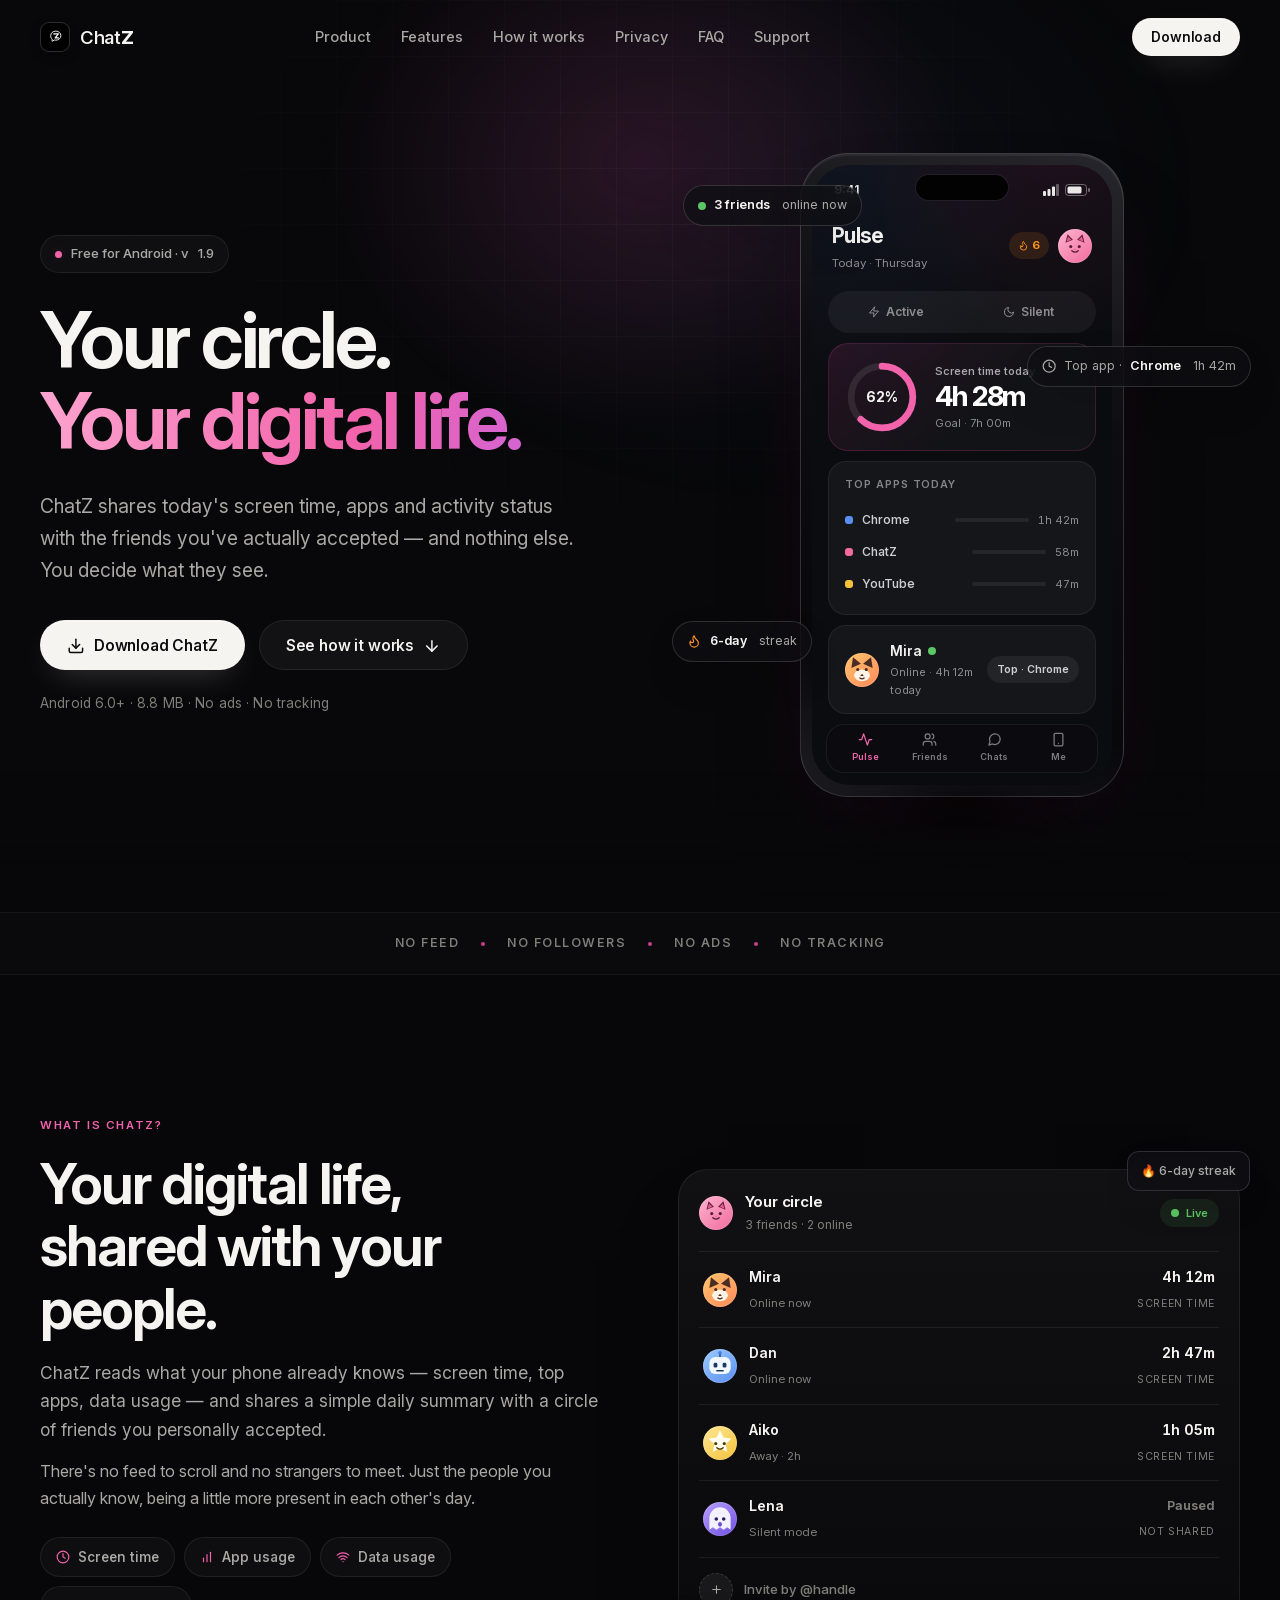
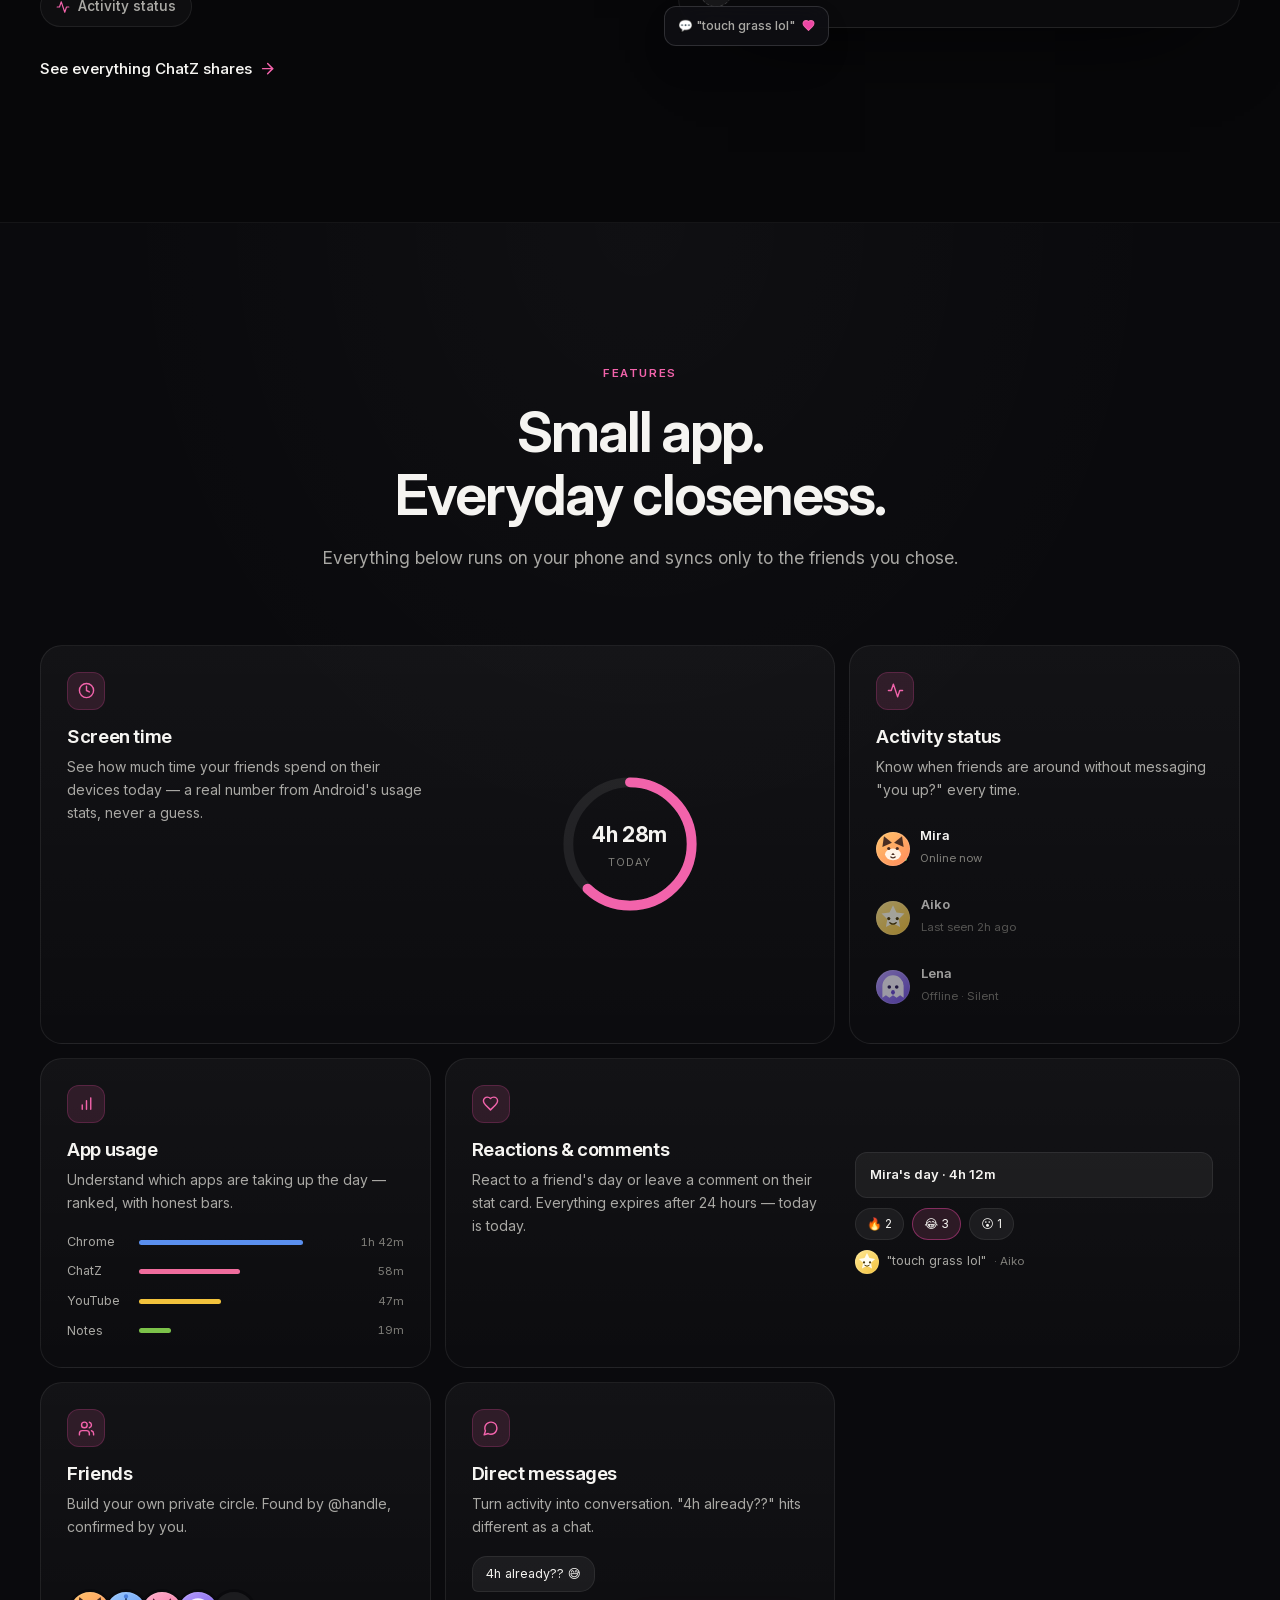
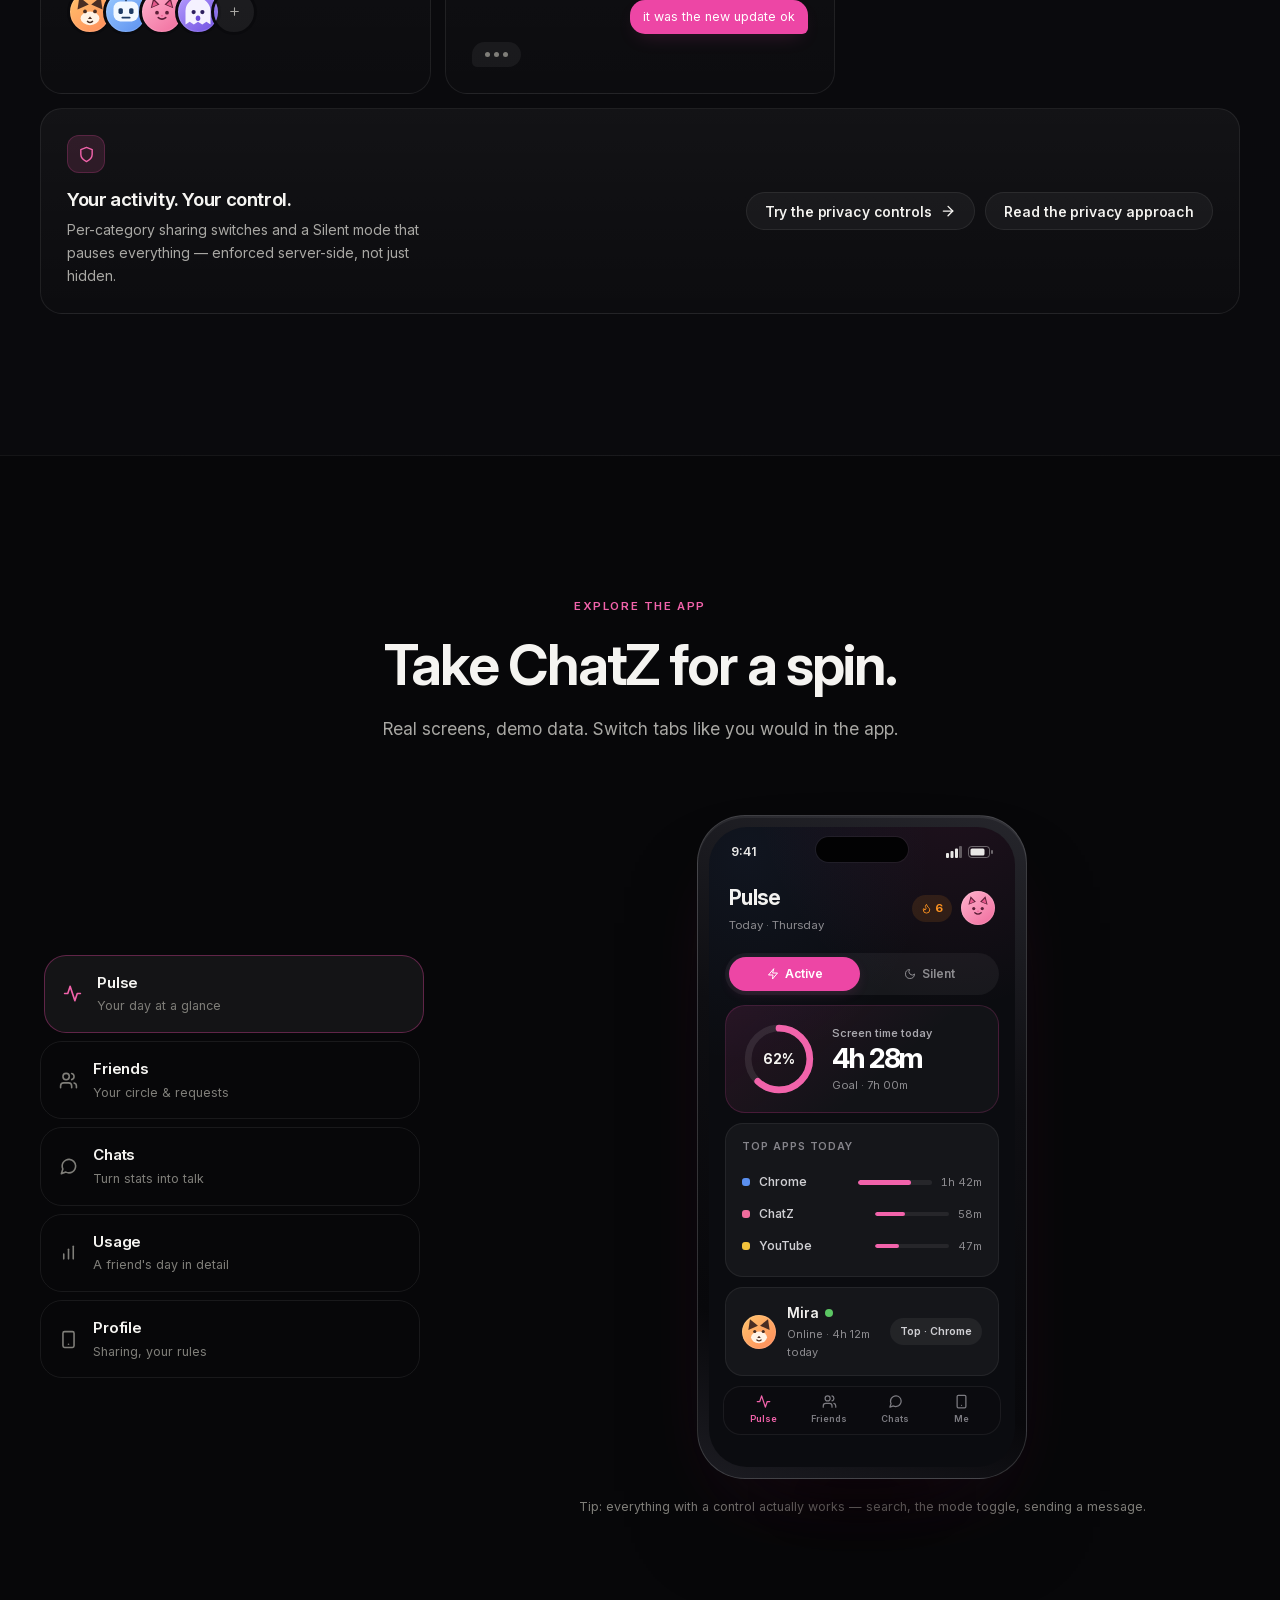
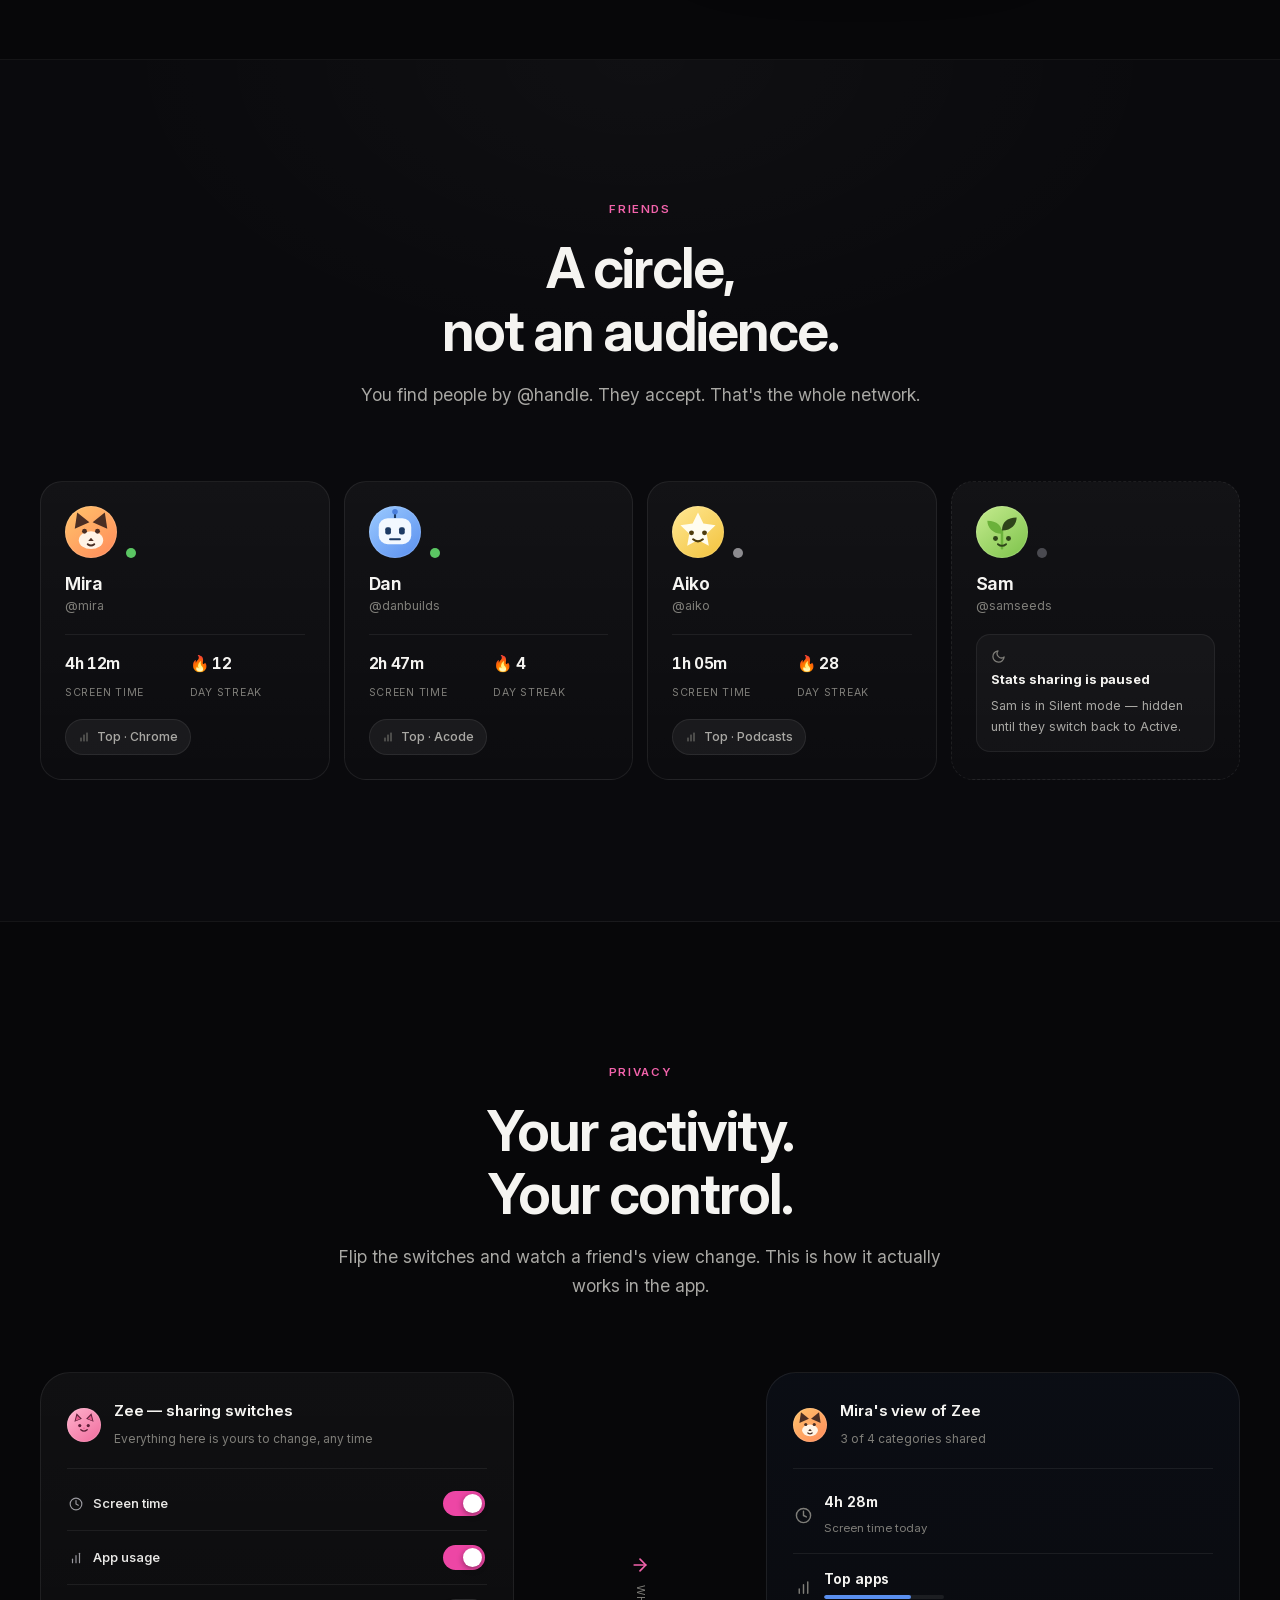
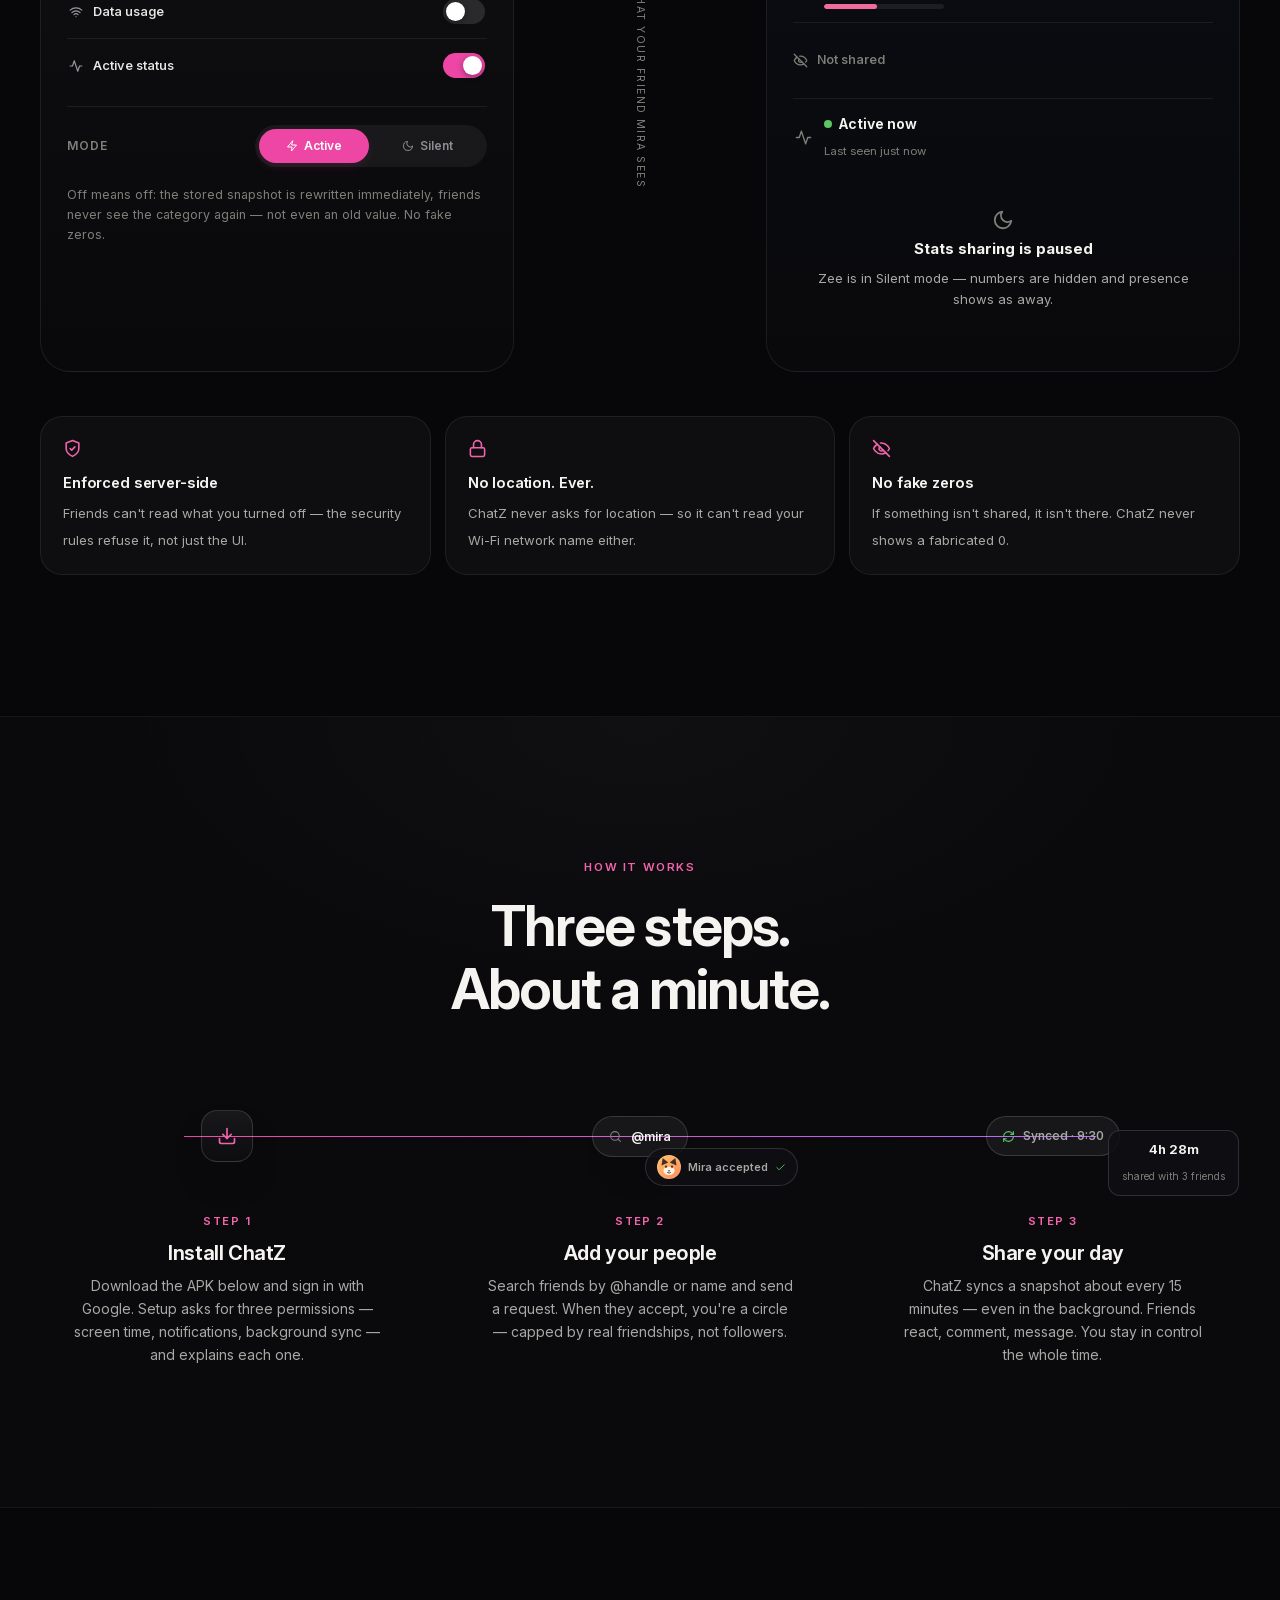
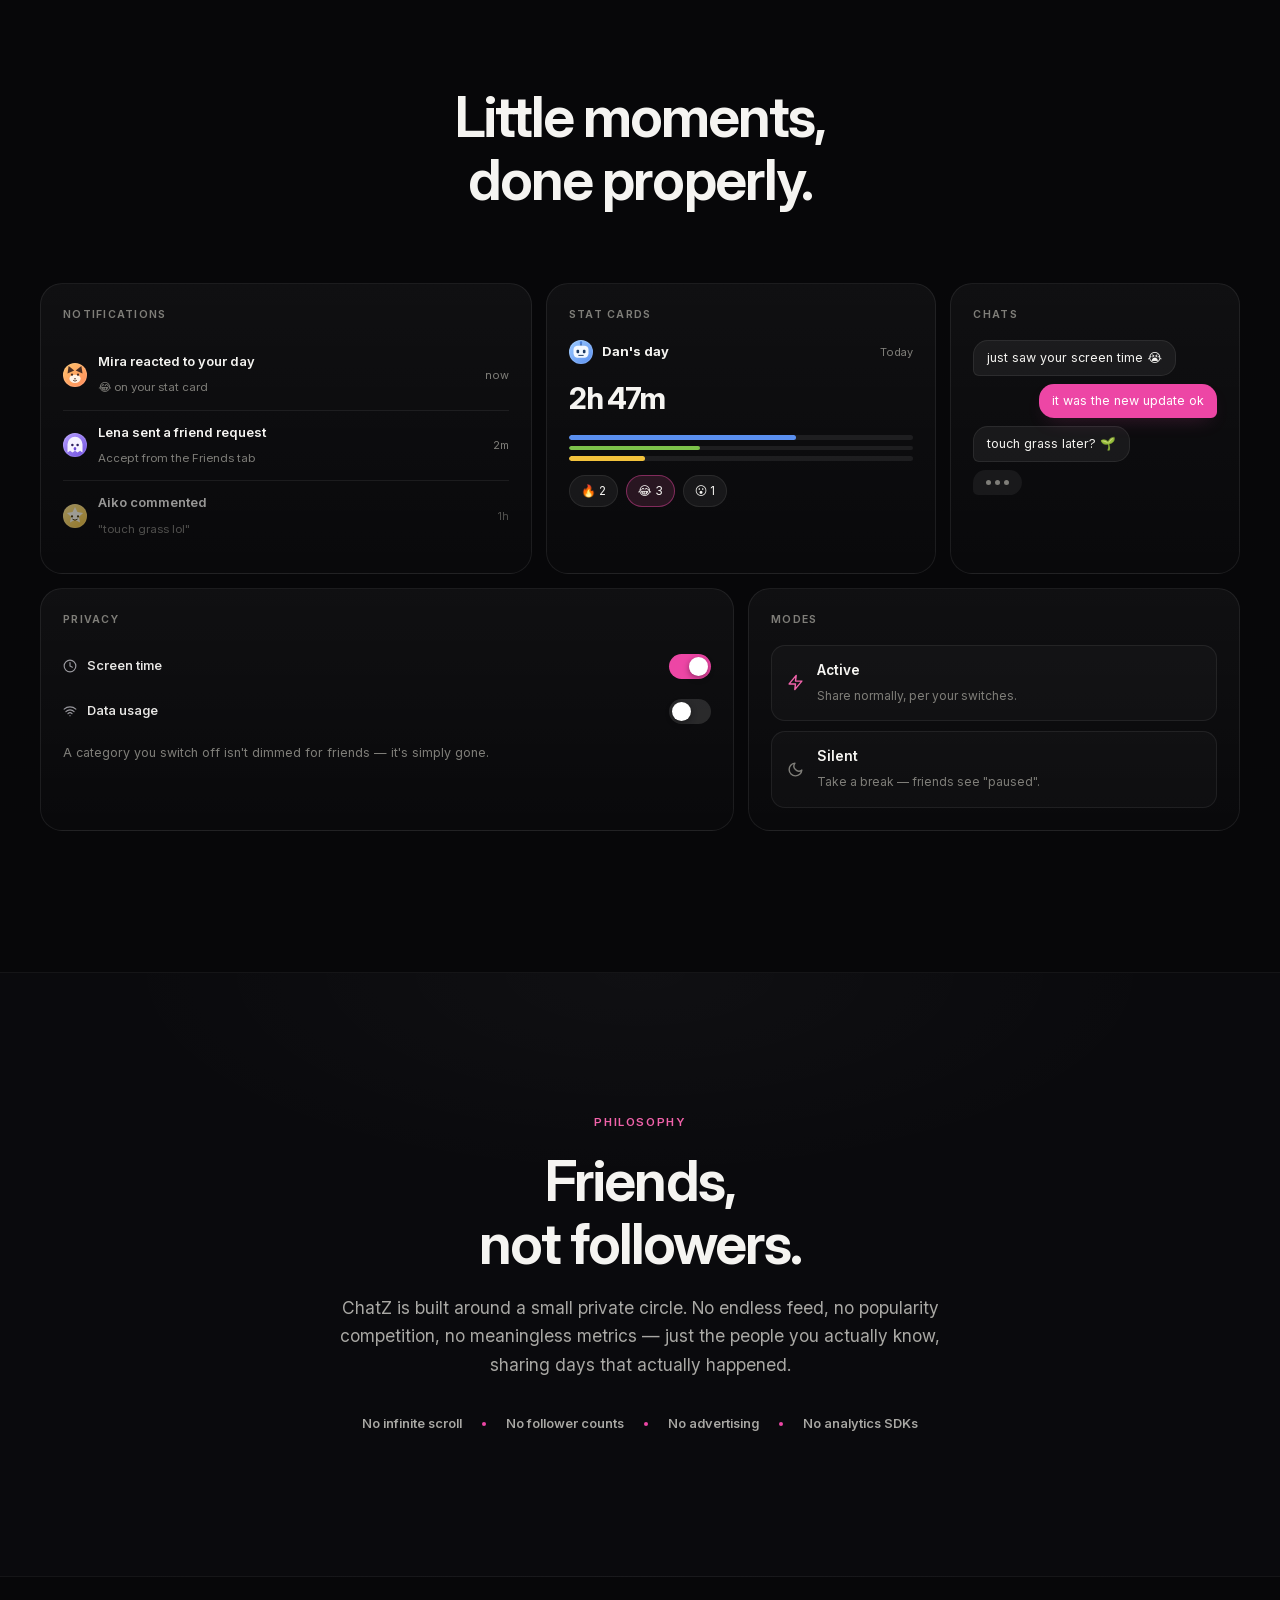
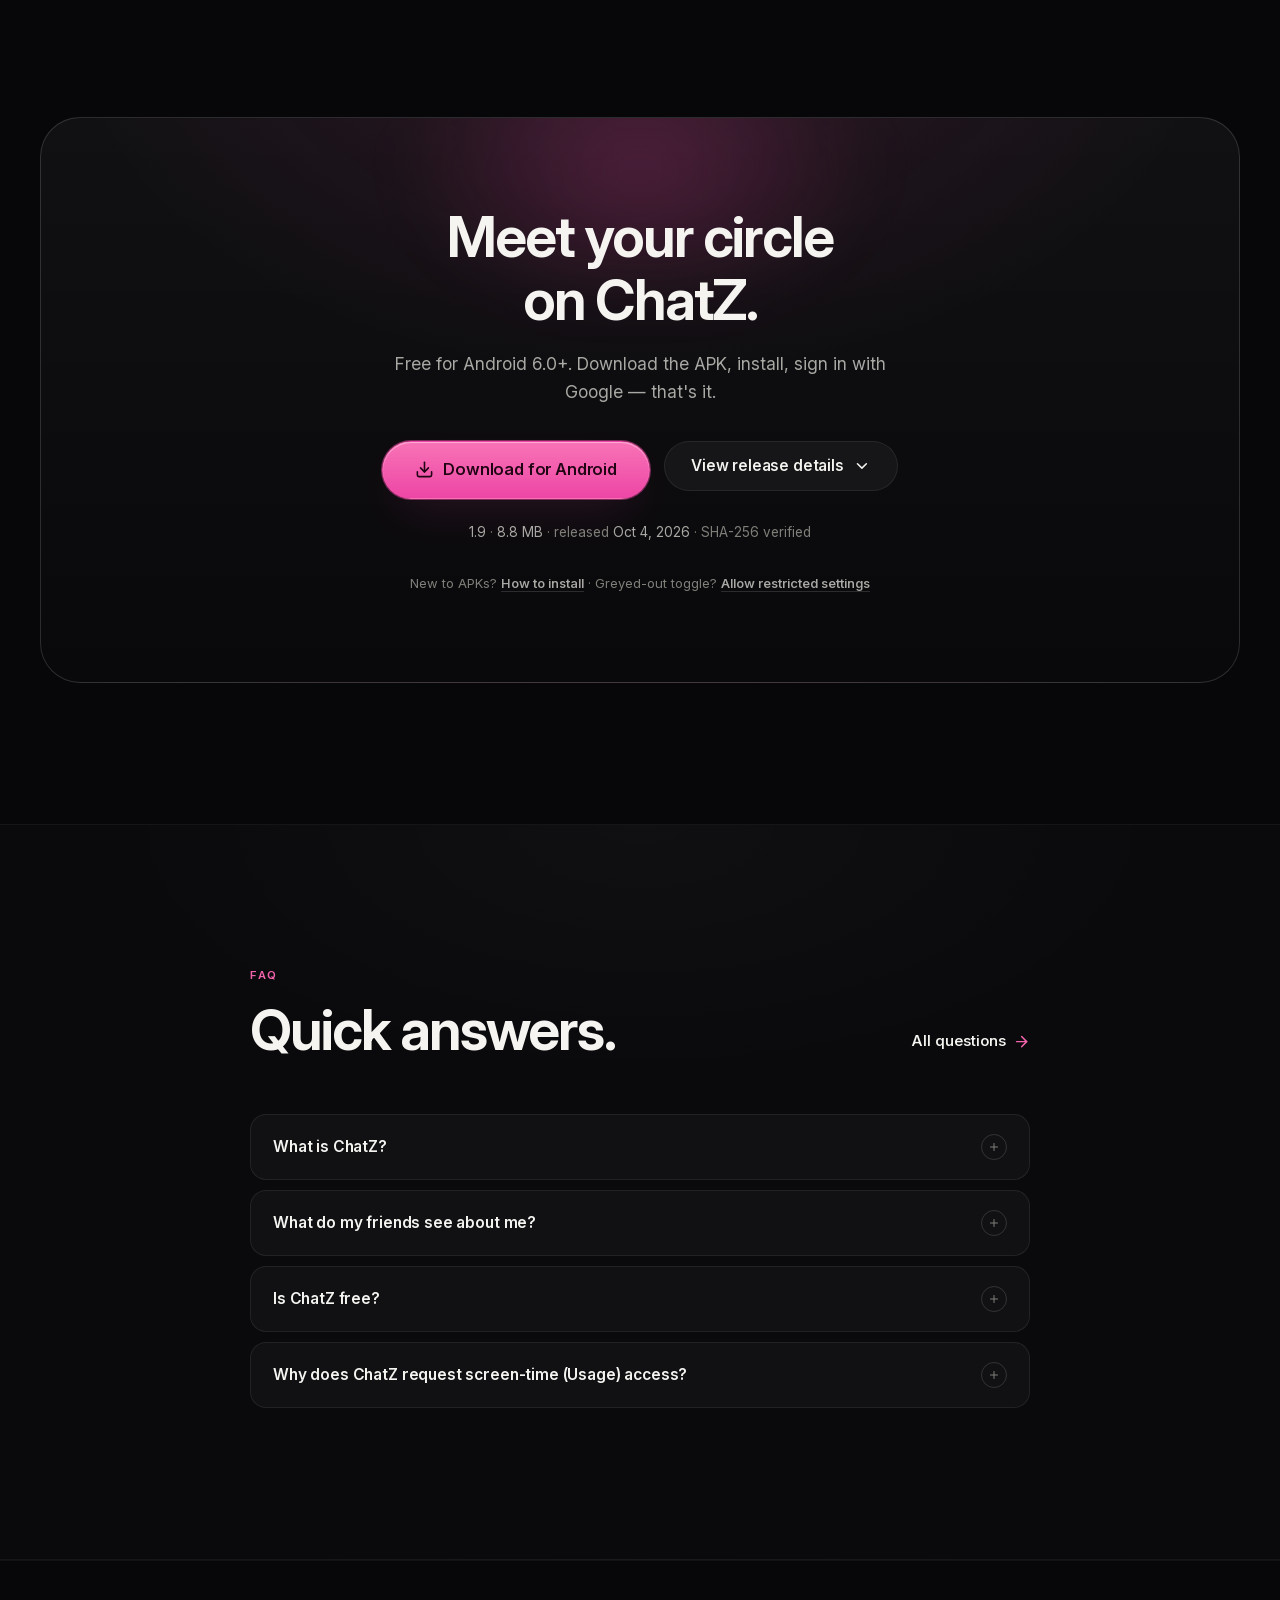
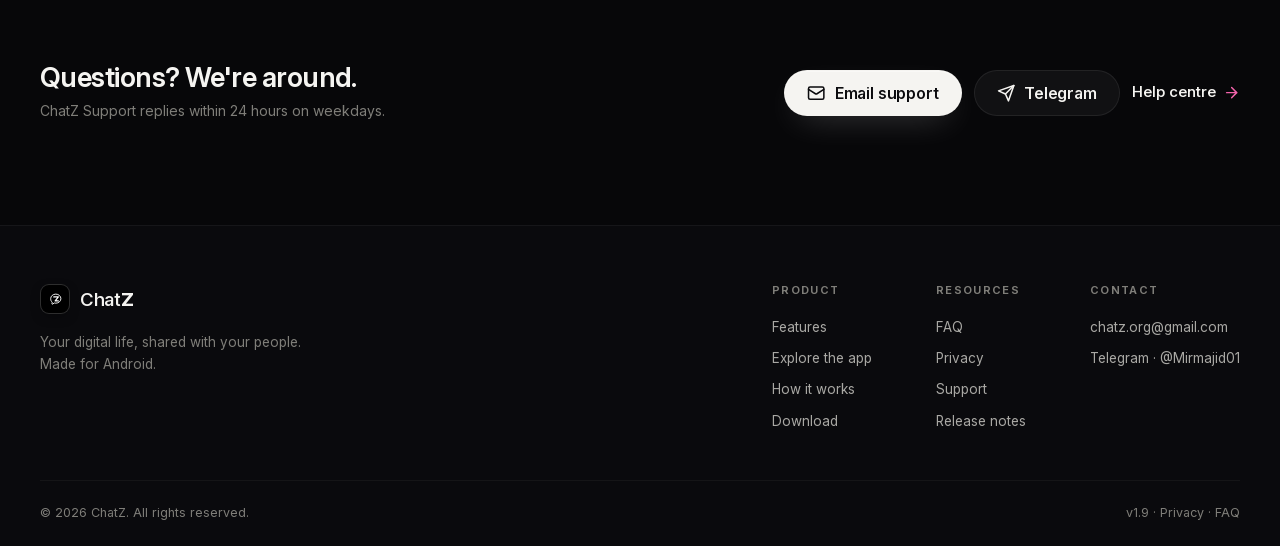
==== commit cacd8b59: "Audit fixes: v1.9 release data, SEO/social meta, a11y, clean URLs - Refresh static release fallbacks" ====
--- a/index.html
+++ b/index.html
@@ -11,15 +11,21 @@
   <link rel="stylesheet" href="css/styles.css" />
 
   <!-- Open Graph / Twitter -->
+  <link rel="canonical" href="https://chatz-website.vercel.app/" />
   <meta property="og:type" content="website" />
   <meta property="og:site_name" content="ChatZ" />
+  <meta property="og:url" content="https://chatz-website.vercel.app/" />
   <meta property="og:title" content="ChatZ — Screen time, shared with your circle" />
   <meta property="og:description" content="Share today's screen time, apps and activity with the friends you've actually accepted. No feed. No followers. No tracking." />
-  <meta property="og:image" content="assets/og.png" />
+  <meta property="og:image" content="https://chatz-website.vercel.app/assets/og.png" />
+  <meta property="og:image:width" content="1200" />
+  <meta property="og:image:height" content="630" />
+  <meta property="og:image:alt" content="ChatZ — a dark app screen showing today's screen time shared with a small circle of friends" />
+  <meta property="og:locale" content="en_US" />
   <meta name="twitter:card" content="summary_large_image" />
   <meta name="twitter:title" content="ChatZ — Screen time, shared with your circle" />
   <meta name="twitter:description" content="Share today's screen time, apps and activity with the friends you've actually accepted. No feed. No followers. No tracking." />
-  <meta name="twitter:image" content="assets/og.png" />
+  <meta name="twitter:image" content="https://chatz-website.vercel.app/assets/og.png" />
 </head>
 <body>
 
@@ -64,7 +70,7 @@
 <!-- ============ Navigation ============ -->
 <header class="nav" id="siteNav">
   <div class="container nav__inner">
-    <a class="brand" href="index.html" aria-label="ChatZ — home">
+    <a class="brand" href="/" aria-label="ChatZ — home">
       <span class="brand__mark" aria-hidden="true">
         <svg viewBox="0 0 120 120" width="26" height="26"><path d="M62 22c20.4 0 36 14.3 36 32 0 17.7-15.6 32-36 32-3.6 0-7.1-.5-10.3-1.3l-13.4 8.2c-1.6 1-3.7-.3-3.4-2.2l1.9-11.9C29.5 73.4 26 65.6 26 54c0-17.7 15.6-32 36-32z" fill="none" stroke="currentColor" stroke-width="6.5" stroke-linejoin="round"/><path d="M48 42h32l-22 28h22" fill="none" stroke="currentColor" stroke-width="9" stroke-linecap="round" stroke-linejoin="round"/></svg>
       </span>
@@ -74,9 +80,9 @@
       <a href="#product">Product</a>
       <a href="#features">Features</a>
       <a href="#how">How it works</a>
-      <a href="privacy.html">Privacy</a>
-      <a href="faq.html">FAQ</a>
-      <a href="support.html">Support</a>
+      <a href="privacy">Privacy</a>
+      <a href="faq">FAQ</a>
+      <a href="support">Support</a>
     </nav>
     <div class="nav__actions">
       <a class="btn btn--white btn--sm" href="#download">Download</a>
@@ -90,13 +96,13 @@
       <a href="#product">Product</a>
       <a href="#features">Features</a>
       <a href="#how">How it works</a>
-      <a href="privacy.html">Privacy</a>
-      <a href="faq.html">FAQ</a>
-      <a href="support.html">Support</a>
+      <a href="privacy">Privacy</a>
+      <a href="faq">FAQ</a>
+      <a href="support">Support</a>
     </nav>
     <div class="mobile-menu__foot">
       <a class="btn btn--pink" href="#download">Download ChatZ</a>
-      <span class="mobile-menu__meta">Free · Android 6.0+ · <span data-release="version">1.7</span></span>
+      <span class="mobile-menu__meta">Free · Android 6.0+ · <span data-release="version">1.9</span></span>
     </div>
   </div>
 </header>
@@ -115,7 +121,7 @@
     <div class="hero__copy">
       <a class="hero__chip reveal-hero rh-1" href="#download">
         <span class="hero__chip-dot" aria-hidden="true"></span>
-        Free for Android · v<span data-release="version">1.7</span>
+        Free for Android · v<span data-release="version">1.9</span>
       </a>
       <h1 class="hero__title">
         <span class="hero__line reveal-hero rh-1">Your circle.</span>
@@ -429,7 +435,7 @@
           </div>
           <div class="bento__links">
             <a class="btn btn--ghost btn--sm" href="#privacy">Try the privacy controls <svg class="icon"><use href="#i-arrow-right"/></svg></a>
-            <a class="btn btn--ghost btn--sm" href="privacy.html">Read the privacy approach</a>
+            <a class="btn btn--ghost btn--sm" href="privacy">Read the privacy approach</a>
           </div>
         </div>
       </article>
@@ -549,8 +555,8 @@
                 <div class="p-friend__row">
                   <span class="p-avatar" data-avatar="ghost" data-palette="8"></span>
                   <div class="p-friend__meta"><div class="p-friend__name">Lena</div><div class="p-friend__sub">@lenaa</div></div>
-                  <span class="p-btn p-btn--primary">Accept</span>
-                  <span class="p-btn">Decline</span>
+                  <button class="p-btn p-btn--primary" type="button">Accept</button>
+                  <button class="p-btn" type="button">Decline</button>
                 </div>
               </div>
               <div id="demoFriendList">
@@ -1019,7 +1025,7 @@
       <h2 class="h2">Meet your circle<br/>on ChatZ.</h2>
       <p class="lede">Free for Android 6.0+. Download the APK, install, sign in with Google — that's it.</p>
       <div class="dl__ctas">
-        <a class="btn btn--pink btn--xl magnetic" id="dlButton" data-release="download" href="https://github.com/editsu4k-coder/chatz/releases/download/v1.7/chatz-v1.7.apk">
+        <a class="btn btn--pink btn--xl magnetic" id="dlButton" data-release="download" href="https://github.com/editsu4k-coder/chatz/releases/download/v1.9/chatz-v1.9.apk">
           <svg class="icon"><use href="#i-download"/></svg>
           Download for Android
         </a>
@@ -1029,27 +1035,24 @@
         </button>
       </div>
       <p class="dl__meta">
-        <span data-release="version">1.7</span> · <span data-release="size">8.8 MB</span> · released <span data-release="date">Oct 2, 2026</span>
+        <span data-release="version">1.9</span> · <span data-release="size">8.8 MB</span> · released <span data-release="date">Oct 4, 2026</span>
         · SHA-256 verified
       </p>
 
       <div class="release" id="releaseCard" hidden>
         <div class="release__head">
           <div>
-            <div class="release__title">ChatZ <span data-release="version">1.7</span></div>
-            <div class="release__date">Released <span data-release="date">Oct 2, 2026</span> · via GitHub Releases</div>
+            <div class="release__title">ChatZ <span data-release="version">1.9</span></div>
+            <div class="release__date">Released <span data-release="date">Oct 4, 2026</span> · via GitHub Releases</div>
           </div>
           <span class="release__badge"><svg class="icon"><use href="#i-shield-check"/></svg>Latest</span>
         </div>
         <ul class="release__notes" id="releaseNotes">
-          <li>Restricted-settings guidance</li>
-          <li>Floating update card</li>
-          <li>Honest not-syncing stats state</li>
-          <li>Toggle flicker fix</li>
+          <li>Catch-up notifications: activity that lands while the OEM freezer suspends ChatZ now reaches you as one summary alert when the app wakes</li>
         </ul>
         <div class="release__sha">
           <span>SHA-256</span>
-          <code id="releaseSha">2d3077af…d6e72a</code>
+          <code id="releaseSha">1412bd30…bf106a</code>
           <button class="release__copy" type="button" id="shaCopy" aria-label="Copy full SHA-256 checksum">
             <svg class="icon"><use href="#i-copy"/></svg>
           </button>
@@ -1061,7 +1064,7 @@
         </div>
       </div>
 
-      <p class="dl__install">New to APKs? <a href="faq.html#install-apk">How to install</a> · Greyed-out toggle? <a href="support.html#restricted-settings">Allow restricted settings</a></p>
+      <p class="dl__install">New to APKs? <a href="/faq#install-apk">How to install</a> · Greyed-out toggle? <a href="/support#restricted-settings">Allow restricted settings</a></p>
     </div>
   </div>
 </section>
@@ -1074,7 +1077,7 @@
         <p class="eyebrow reveal">FAQ</p>
         <h2 class="h2 reveal">Quick answers.</h2>
       </div>
-      <a class="textlink reveal" href="faq.html">All questions
+      <a class="textlink reveal" href="faq">All questions
         <svg class="icon"><use href="#i-arrow-right"/></svg></a>
     </div>
     <div class="accordion reveal">
@@ -1108,7 +1111,7 @@
     <div class="support-band__actions">
       <a class="btn btn--white magnetic" href="mailto:chatz.org@gmail.com"><svg class="icon"><use href="#i-mail"/></svg>Email support</a>
       <a class="btn btn--ghost magnetic" href="https://t.me/Mirmajid01" target="_blank" rel="noopener noreferrer"><svg class="icon"><use href="#i-send"/></svg>Telegram</a>
-      <a class="textlink" href="support.html">Help centre<svg class="icon"><use href="#i-arrow-right"/></svg></a>
+      <a class="textlink" href="support">Help centre<svg class="icon"><use href="#i-arrow-right"/></svg></a>
     </div>
   </div>
 </section>
@@ -1119,7 +1122,7 @@
 <footer class="footer">
   <div class="container footer__inner">
     <div class="footer__brand">
-      <a class="brand" href="index.html" aria-label="ChatZ — home">
+      <a class="brand" href="/" aria-label="ChatZ — home">
         <span class="brand__mark" aria-hidden="true">
           <svg viewBox="0 0 120 120" width="26" height="26"><path d="M62 22c20.4 0 36 14.3 36 32 0 17.7-15.6 32-36 32-3.6 0-7.1-.5-10.3-1.3l-13.4 8.2c-1.6 1-3.7-.3-3.4-2.2l1.9-11.9C29.5 73.4 26 65.6 26 54c0-17.7 15.6-32 36-32z" fill="none" stroke="currentColor" stroke-width="6.5" stroke-linejoin="round"/><path d="M48 42h32l-22 28h22" fill="none" stroke="currentColor" stroke-width="9" stroke-linecap="round" stroke-linejoin="round"/></svg>
         </span>
@@ -1137,9 +1140,9 @@
       </div>
       <div>
         <h4>Resources</h4>
-        <a href="faq.html">FAQ</a>
-        <a href="privacy.html">Privacy</a>
-        <a href="support.html">Support</a>
+        <a href="faq">FAQ</a>
+        <a href="privacy">Privacy</a>
+        <a href="support">Support</a>
         <a href="https://github.com/editsu4k-coder/chatz/releases" target="_blank" rel="noopener noreferrer">Release notes</a>
       </div>
       <div>
@@ -1151,7 +1154,7 @@
   </div>
   <div class="container footer__base">
     <span>© 2026 ChatZ. All rights reserved.</span>
-    <span>v<span data-release="version">1.7</span> · <a href="privacy.html">Privacy</a> · <a href="faq.html">FAQ</a></span>
+    <span>v<span data-release="version">1.9</span> · <a href="privacy">Privacy</a> · <a href="faq">FAQ</a></span>
   </div>
 </footer>
 
--- a/css/styles.css
+++ b/css/styles.css
@@ -24,7 +24,7 @@
   /* Type */
   --t1: #f5f4f1;
   --t2: #a9a8a4;
-  --t3: #72716d;
+  --t3: #7f7e79;
 
   /* Accent — the ChatZ app pink */
   --accent: #f263ab;
@@ -366,7 +366,7 @@
   white-space: nowrap;
 }
 .hero-chip b { color: var(--t1); font-weight: 620; }
-.hero-chip--a { top: 13%; left: max(0%, calc(50% - 330px)); animation-delay: 0.9s, 2s; }
+.hero-chip--a { top: 5%; left: max(0%, calc(50% - 355px)); animation-delay: 0.9s, 2s; }
 .hero-chip--b { bottom: 21%; left: max(-2%, calc(50% - 345px)); animation-delay: 1.05s, 2.6s; }
 .hero-chip--c { top: 30%; right: max(-2%, calc(50% - 335px)); animation-delay: 1.2s, 2.3s; }
 @keyframes chipFloat { 0%, 100% { margin-top: 0; } 50% { margin-top: -9px; } }
@@ -1267,6 +1267,7 @@
 .is-silent .p-today__goal { color: #8d8c90; }
 
 .release__copy.is-copied { color: var(--ok) !important; border-color: rgba(91, 198, 99, 0.4) !important; }
+.release__copy.is-error { color: #e8564e !important; border-color: rgba(232, 86, 78, 0.4) !important; }
 
 /* ---------- 404 ---------- */
 .nf { min-height: 100vh; display: grid; place-items: center; padding: 24px; }
